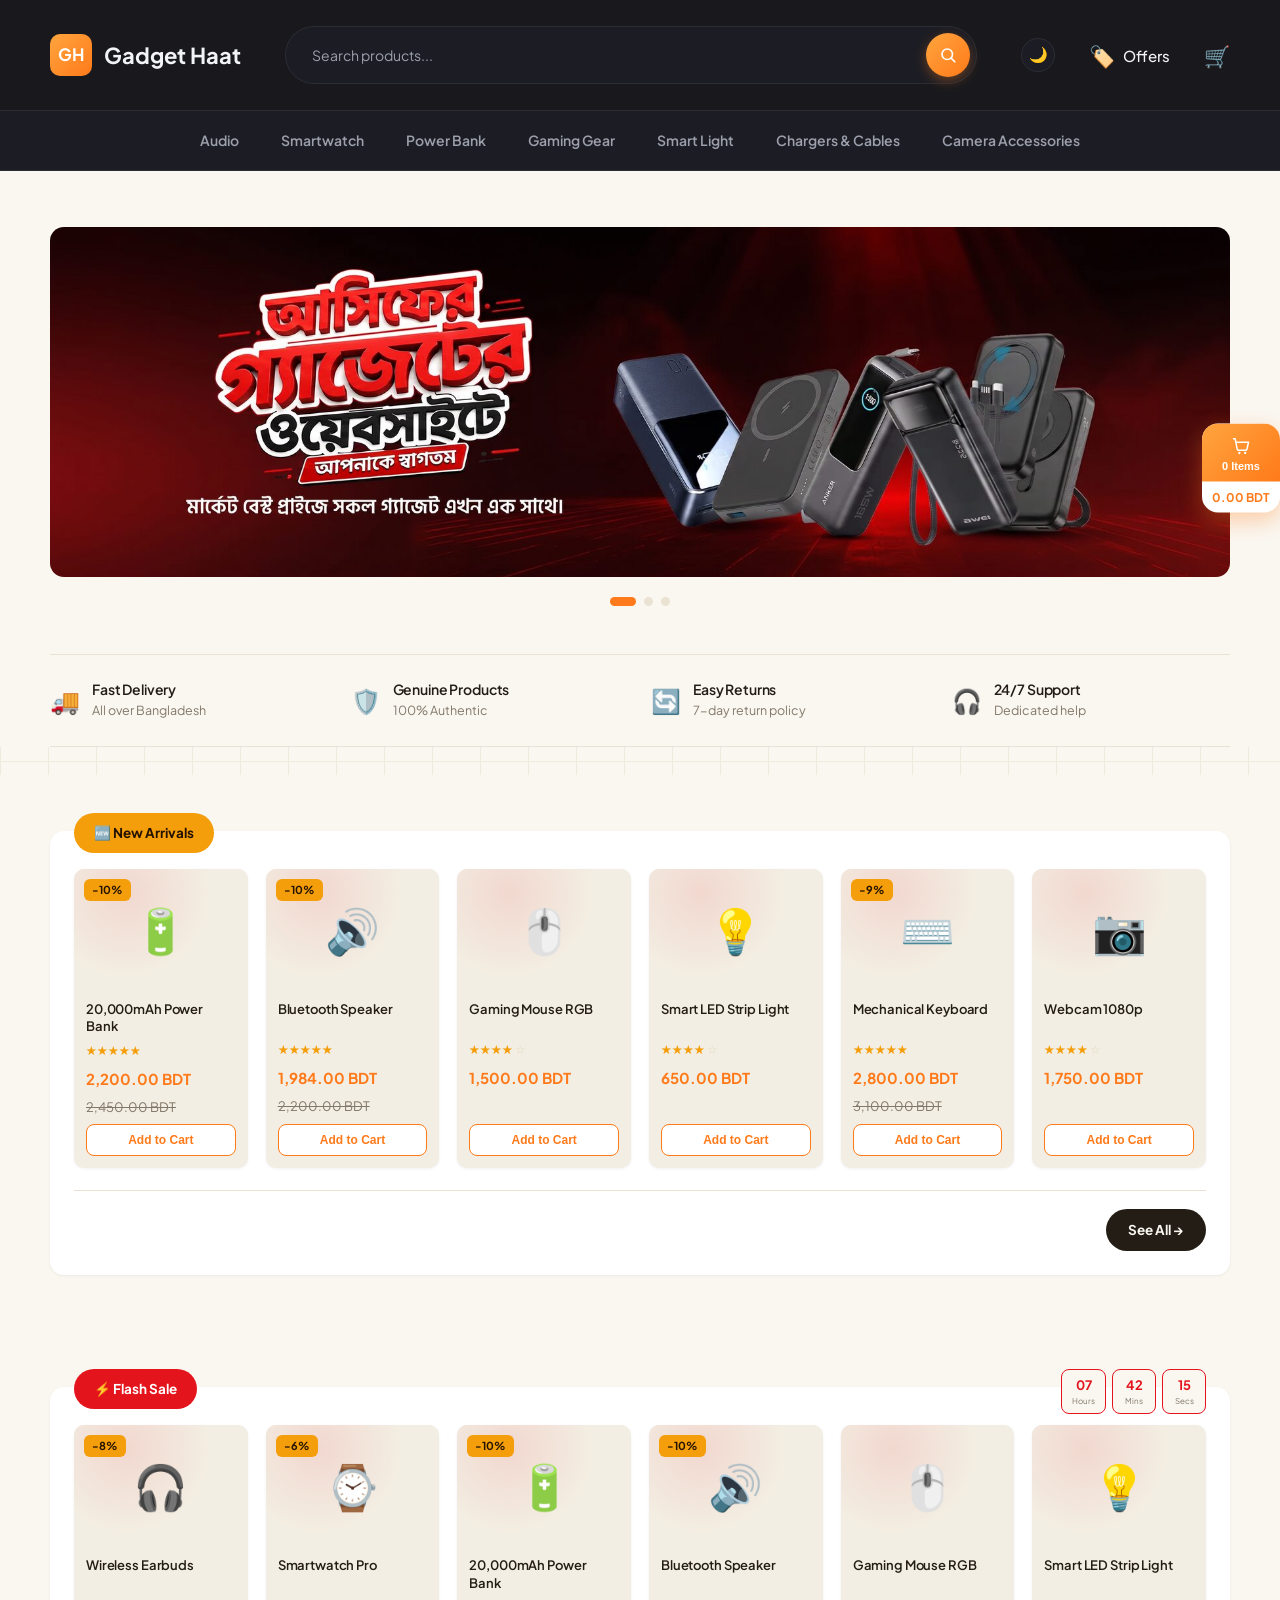
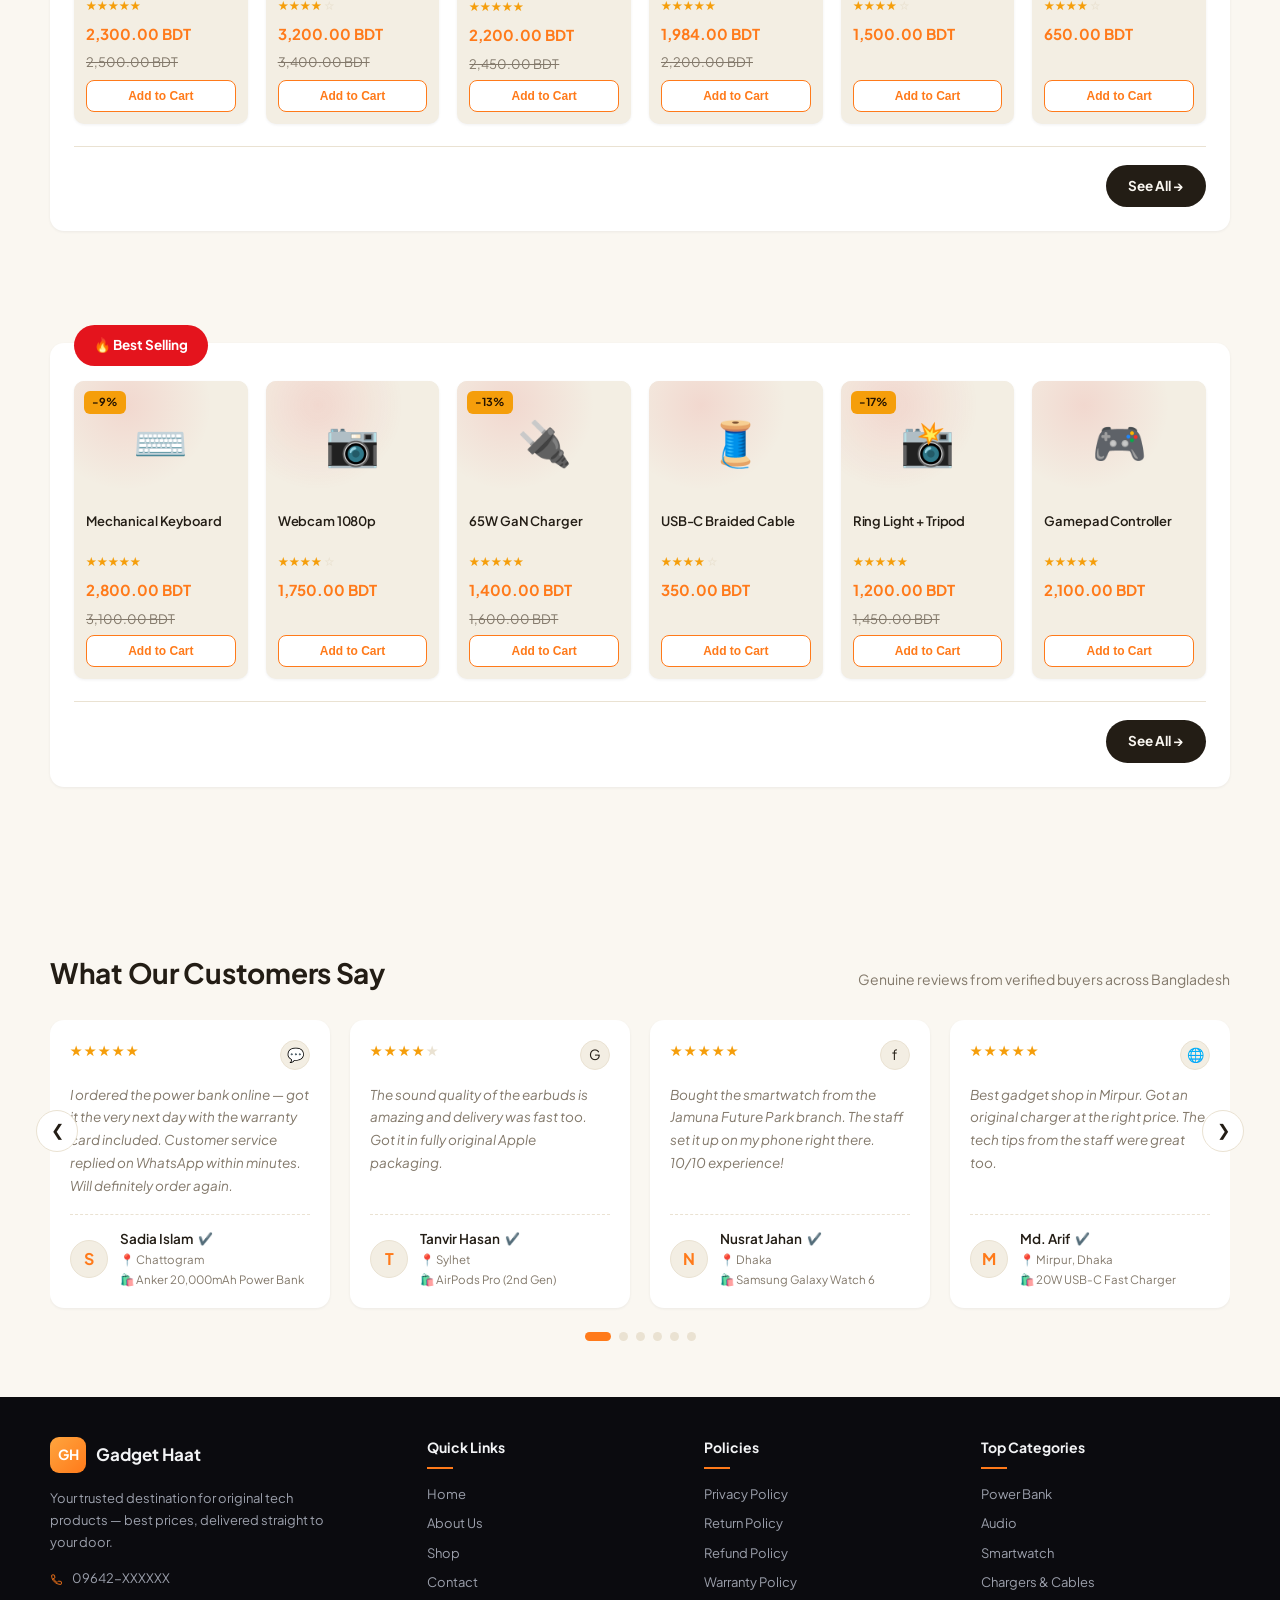
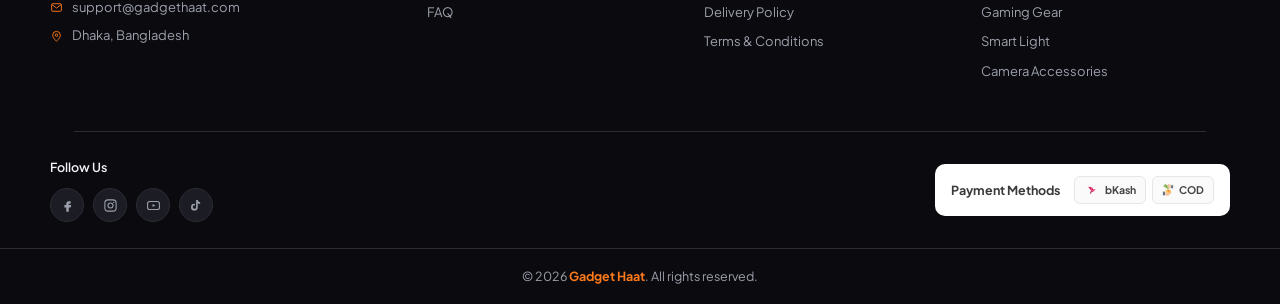
==== index.html @ d17e2d90 "Add files via upload" ====
<!DOCTYPE html>
<html lang="en">
<head>
<meta charset="UTF-8">
<meta name="viewport" content="width=device-width, initial-scale=1.0">
<meta name="color-scheme" content="light dark">
<script>(function(){var t=localStorage.getItem("theme")||"light";document.documentElement.setAttribute("data-theme",t);})();</script>
<style>html,body{background:#F4F5F7;}</style>
<title>Gadget Haat — Original Gadgets, Best Prices</title>
<link rel="preconnect" href="https://fonts.googleapis.com">
<link href="https://fonts.googleapis.com/css2?family=Plus+Jakarta+Sans:wght@400;500;600;700&family=Noto+Sans+Bengali:wght@400;500;600;700&display=swap" rel="stylesheet">
<link rel="stylesheet" href="style.css">
</head>
<body>

<header>
  <div class="wrap top-header">
    <a href="index.html" class="logo"><div class="logo-mark">GH</div>Gadget Haat</a>
    <form class="search-form" onsubmit="return doSearch(event)">
      <input type="text" id="searchInput" placeholder="Search products...">
      <button type="submit"><svg width="18" height="18" viewBox="0 0 24 24" fill="none" xmlns="http://www.w3.org/2000/svg"><circle cx="11" cy="11" r="7" stroke="currentColor" stroke-width="2.2"/><line x1="21" y1="21" x2="16.2" y2="16.2" stroke="currentColor" stroke-width="2.2" stroke-linecap="round"/></svg></button>
    </form>
    <div class="header-icons">
      <button type="button" class="theme-toggle" id="themeToggle" onclick="toggleTheme()" aria-label="Toggle dark mode"><span class="theme-ic">🌙</span></button>
      <a href="shop.html?offer=1" class="icon-link"><span class="ic">🏷️</span> Offers</a>
      <a href="checkout.html" class="icon-link cart-icon-wrap" data-cart-toggle="1">
        <span class="ic">🛒</span>
        <span class="cart-badge mono hide" id="cartCount">0</span>
      </a>
    </div>
  </div>
  <div class="sub-header">
    <div class="wrap sub-nav-wrap">
      <div class="sub-nav" id="subNav">
        <a href="shop.html?cat=audio">Audio</a>
        <a href="shop.html?cat=watch">Smartwatch</a>
        <a href="shop.html?cat=power">Power Bank</a>
        <a href="shop.html?cat=gaming">Gaming Gear</a>
        <a href="shop.html?cat=light">Smart Light</a>
        <a href="shop.html?cat=charge">Chargers & Cables</a>
        <a href="shop.html?cat=camera">Camera Accessories</a>
      </div>
    </div>
  </div>
</header>

<section class="hero wrap">
  <div class="hero-visual full">
    <div class="hero-slider" id="heroSlider">
      <div class="banner-slide banner-slide-img active" data-slide="0">
        <img src="banner-1.jpg" alt="Asifer Gadget Website — market best price, all gadgets in one place">
      </div>
      <div class="banner-slide banner-slide-img" data-slide="1">
        <img src="banner-2.jpg" alt="Order from home, receive at home">
      </div>
      <div class="banner-slide banner-slide-img" data-slide="2">
        <img src="banner-3.jpg" alt="Asifer Gadget Website — market best price, all gadgets in one place">
      </div>
    </div>
    <div class="hero-dots" id="heroDots">
      <button class="dot-btn active" data-i="0"></button>
      <button class="dot-btn" data-i="1"></button>
      <button class="dot-btn" data-i="2"></button>
    </div>
  </div>
</section>

<section class="usp-section wrap">
  <div class="usp-item">
    <div class="usp-ic" style="color:var(--danger);">🚚</div>
    <div>
      <h3>Fast Delivery</h3>
      <p>All over Bangladesh</p>
    </div>
  </div>
  <div class="usp-item">
    <div class="usp-ic" style="color:var(--accent);">🛡️</div>
    <div>
      <h3>Genuine Products</h3>
      <p>100% Authentic</p>
    </div>
  </div>
  <div class="usp-item">
    <div class="usp-ic" style="color:var(--warm);">🔄</div>
    <div>
      <h3>Easy Returns</h3>
      <p>7-day return policy</p>
    </div>
  </div>
  <div class="usp-item">
    <div class="usp-ic" style="color:var(--accent);">🎧</div>
    <div>
      <h3>24/7 Support</h3>
      <p>Dedicated help</p>
    </div>
  </div>
</section>

<div class="circuit"></div>

<section class="section wrap">
  <div class="offer-box">
    <span class="offer-badge badge-new">🆕 New Arrivals</span>
    <div class="offer-grid" id="newGrid"></div>
    <div class="offer-footer">
      <a href="shop.html" class="see-all-btn">See All →</a>
    </div>
  </div>
</section>

<section class="section wrap" style="padding-top:0;">
  <div class="offer-box">
    <span class="offer-badge badge-flash">⚡ Flash Sale</span>
    <div class="offer-timer mono">
      <div>07<span>Hours</span></div>
      <div>42<span>Mins</span></div>
      <div>15<span>Secs</span></div>
    </div>
    <div class="offer-grid" id="flashGrid"></div>
    <div class="offer-footer">
      <a href="shop.html?offer=1" class="see-all-btn">See All →</a>
    </div>
  </div>
</section>

<section class="section wrap" style="padding-top:0;">
  <div class="offer-box">
    <span class="offer-badge badge-best">🔥 Best Selling</span>
    <div class="offer-grid" id="bestGrid"></div>
    <div class="offer-footer">
      <a href="shop.html" class="see-all-btn">See All →</a>
    </div>
  </div>
</section>

<section class="section wrap">
  <div class="sec-head">
    <div>
      <h2>What Our Customers Say</h2>
    </div>
    <div class="tag">Genuine reviews from verified buyers across Bangladesh</div>
  </div>
  <div class="testi-wrap">
    <div class="testi-track" id="testiTrack"></div>
    <button type="button" class="hero-arrow prev" id="testiPrev">❮</button>
    <button type="button" class="hero-arrow next" id="testiNext">❯</button>
  </div>
  <div class="hero-dots" id="testiDots"></div>
</section>

<footer id="footer">
  <div class="wrap footer-main">
    <div class="footer-brand">
      <div class="flogo-row"><div class="flogo-mark">GH</div><span class="flogo-text">Gadget Haat</span></div>
      <p>Your trusted destination for original tech products — best prices, delivered straight to your door.</p>
      <div class="footer-contact-line"><span class="ic"><svg width="13" height="13" viewBox="0 0 24 24" fill="none"><path d="M6.6 10.8c1.4 2.8 3.8 5.2 6.6 6.6l2.2-2.2c.3-.3.7-.4 1-.2 1.1.4 2.3.6 3.6.6.6 0 1 .4 1 1V20c0 .6-.4 1-1 1C10.4 21 3 13.6 3 4.6c0-.6.4-1 1-1h3.4c.6 0 1 .4 1 1 0 1.3.2 2.5.6 3.6.1.3 0 .7-.2 1L6.6 10.8Z" stroke="currentColor" stroke-width="1.7" stroke-linecap="round" stroke-linejoin="round"/></svg></span> 09642-XXXXXX</div>
      <div class="footer-contact-line"><span class="ic"><svg width="13" height="13" viewBox="0 0 24 24" fill="none"><rect x="3" y="5" width="18" height="14" rx="2" stroke="currentColor" stroke-width="1.7"/><path d="m4 7 8 6 8-6" stroke="currentColor" stroke-width="1.7" stroke-linecap="round" stroke-linejoin="round"/></svg></span> support@gadgethaat.com</div>
      <div class="footer-contact-line"><span class="ic"><svg width="13" height="13" viewBox="0 0 24 24" fill="none"><path d="M12 21s7-6.5 7-11.5a7 7 0 1 0-14 0C5 14.5 12 21 12 21Z" stroke="currentColor" stroke-width="1.7" stroke-linejoin="round"/><circle cx="12" cy="9.5" r="2.3" stroke="currentColor" stroke-width="1.7"/></svg></span> Dhaka, Bangladesh</div>
    </div>
    <div class="footer-col">
      <h5>Quick Links</h5>
      <a href="index.html">Home</a>
      <a href="about.html">About Us</a>
      <a href="shop.html">Shop</a>
      <a href="contact.html">Contact</a>
      <a href="faq.html">FAQ</a>
    </div>
    <div class="footer-col">
      <h5>Policies</h5>
      <a href="faq.html">Privacy Policy</a>
      <a href="faq.html">Return Policy</a>
      <a href="faq.html">Refund Policy</a>
      <a href="faq.html">Warranty Policy</a>
      <a href="faq.html">Delivery Policy</a>
      <a href="faq.html">Terms & Conditions</a>
    </div>
    <div class="footer-col">
      <h5>Top Categories</h5>
      <a href="shop.html?cat=power">Power Bank</a>
      <a href="shop.html?cat=audio">Audio</a>
      <a href="shop.html?cat=watch">Smartwatch</a>
      <a href="shop.html?cat=charge">Chargers & Cables</a>
      <a href="shop.html?cat=gaming">Gaming Gear</a>
      <a href="shop.html?cat=light">Smart Light</a>
      <a href="shop.html?cat=camera">Camera Accessories</a>
    </div>
  </div>

  <div class="wrap"><div class="footer-divider"></div></div>

  <div class="wrap footer-bottom-row">
    <div class="footer-social">
      <h6>Follow Us</h6>
      <div class="social-icons">
        <a href="#" aria-label="Facebook"><svg width="15" height="15" viewBox="0 0 24 24" fill="currentColor"><path d="M14 9h3V5h-3c-2.2 0-4 1.8-4 4v2H7v4h3v7h4v-7h3l1-4h-4V9c0-.6.4-1 1-1Z"/></svg></a>
        <a href="#" aria-label="Instagram"><svg width="15" height="15" viewBox="0 0 24 24" fill="none"><rect x="3" y="3" width="18" height="18" rx="5" stroke="currentColor" stroke-width="1.7"/><circle cx="12" cy="12" r="4" stroke="currentColor" stroke-width="1.7"/><circle cx="17.2" cy="6.8" r="1" fill="currentColor"/></svg></a>
        <a href="#" aria-label="YouTube"><svg width="15" height="15" viewBox="0 0 24 24" fill="none"><rect x="2.5" y="5.5" width="19" height="13" rx="3.5" stroke="currentColor" stroke-width="1.7"/><path d="M10.5 9.5v5l4.5-2.5-4.5-2.5Z" fill="currentColor"/></svg></a>
        <a href="#" aria-label="TikTok"><svg width="15" height="15" viewBox="0 0 24 24" fill="currentColor"><path d="M14 3c.3 2 1.8 3.5 3.8 3.8v2.6c-1.4 0-2.7-.4-3.8-1.2v6.4a5.4 5.4 0 1 1-5.4-5.4c.3 0 .6 0 .9.1v2.7a2.7 2.7 0 1 0 1.9 2.6V3H14Z"/></svg></a>
      </div>
    </div>
    <div class="pay-with-box">
      <span class="label">Payment Methods</span>
      <div class="pay-badges">
        <span class="pay-badge" style="display:inline-flex; align-items:center; gap:5px;"><img src="bkash-logo.svg" alt="bKash" style="height:11px; width:auto;">bKash</span>
        <span class="pay-badge" style="display:inline-flex; align-items:center; gap:5px;"><img src="cod-icon.png" alt="Cash on Delivery" style="height:12px; width:auto;">COD</span>
      </div>
    </div>
  </div>

  <div class="footer-copyright"><div class="wrap">© 2026 <b>Gadget Haat</b>. All rights reserved.</div></div></footer>

<script src="app.js"></script>
<script>
  document.getElementById('newGrid').innerHTML = products.slice(2,8).map(offerCardHTML).join('');
  document.getElementById('flashGrid').innerHTML = products.slice(0,6).map(offerCardHTML).join('');
  document.getElementById('bestGrid').innerHTML = products.slice(6,12).map(offerCardHTML).join('');
</script>
</body>
</html>
---- style.css ----
:root{
  --bg:#FAF7F1;
  --bg-alt:#F3EEE3;
  --card:#FFFFFF;
  --border:#EAE2D2;
  --text:#231D15;
  --text-dim:#82786A;
  --accent:#FF7A1A;
  --accent-2:#FFA53E;
  --accent-dim:#FFEEDC;
  --accent-hover:#E86A0C;
  --on-accent:#FFFFFF;
  --warm:#F59E0B;
  --danger:#E4141D;
  --radius:14px;
  /* header / sub-header are intentionally dark and keep their own red accent,
     independent of the site's orange theme above */
  --hdr-bg:#0B0B0F;
  --hdr-bg-alt:#1C1D24;
  --hdr-border:#2B2C34;
  --hdr-text:#F2F3F5;
  --hdr-text-dim:#9CA0AC;
  --hdr-accent:#E4141D;
  --hdr-accent-hover:#C81119;
}
[data-theme="dark"]{
  --bg:#15161B;
  --bg-alt:#1E2027;
  --card:#1B1D24;
  --border:#2E313B;
  --text:#EDEDEF;
  --text-dim:#9A9DA8;
  --accent-dim:#3A2A1A;
}
[data-theme="dark"] html, [data-theme="dark"] body{background:var(--bg) !important;}
[data-theme="dark"] .review-price,
[data-theme="dark"] .summary-rows .s-row .mono,
[data-theme="dark"] .summary-rows .s-total .mono,
[data-theme="dark"] .char-count,
[data-theme="dark"] .terms-row,
[data-theme="dark"] .review-info h4,
[data-theme="dark"] .qty-stepper .qty-val,
[data-theme="dark"] .cs-trigger .cs-value.placeholder,
[data-theme="dark"] .field input::placeholder,
[data-theme="dark"] .field textarea::placeholder{color:var(--text);}
[data-theme="dark"] .field input, [data-theme="dark"] .field select, [data-theme="dark"] .field textarea,
[data-theme="dark"] .cs-trigger, [data-theme="dark"] .cs-search-wrap input,
[data-theme="dark"] .phone-input-group, [data-theme="dark"] .phone-input-group .cc,
[data-theme="dark"] .payment-card{
  background:var(--card); border-color:var(--border); color:var(--text);
}
[data-theme="dark"] .payment-card.checked{background:#20263B;}
.theme-toggle{
  width:34px; height:34px; border-radius:50%; border:1px solid var(--hdr-border); background:var(--hdr-bg-alt);
  color:var(--hdr-text); font-size:15px; cursor:pointer; display:flex; align-items:center; justify-content:center; flex-shrink:0;
  transition:background .15s, border-color .15s;
}
.theme-toggle:hover{border-color:var(--hdr-accent);}
*{box-sizing:border-box; margin:0; padding:0;}
html{scroll-behavior:smooth; overflow-x:hidden;}
body{
  background:var(--bg);
  color:var(--text);
  font-family:'Plus Jakarta Sans','Noto Sans Bengali';
  line-height:1.5;
}
h1,h2,h3,.display{
  font-family:'Plus Jakarta Sans','Noto Sans Bengali';
  letter-spacing:-0.01em;
  line-height:1.25;
}
h1{font-size:32px; font-weight:700;}
h2{font-size:24px; font-weight:700;}
h3{font-size:17px; font-weight:600;}
/* page-specific classes below (.hero h1, .page-hero h1, .sec-head h2, etc.)
   are more specific selectors and continue to override these base sizes */
.mono{font-family:'Plus Jakarta Sans','Noto Sans Bengali';}
a{color:inherit; text-decoration:none;}
img{max-width:100%; display:block;}
.wrap{max-width:1180px; margin:0 auto; padding:0 24px;}
::selection{background:var(--accent); color:var(--on-accent);}

.circuit{
  width:100%; height:28px;
  background-image:linear-gradient(90deg, var(--border) 1px, transparent 1px);
  background-size:48px 100%;
  position:relative;
  opacity:.6;
}
.circuit::before{
  content:""; position:absolute; left:0; right:0; top:50%;
  height:1px; background:var(--border);
}

/* header — intentionally dark, independent of the light page theme */
header{
  position:sticky; top:0; z-index:50;
  background:rgba(11,11,15,.94);
  backdrop-filter:blur(10px);
  border-bottom:1px solid var(--hdr-border);
}
.nav{display:flex; align-items:center; justify-content:space-between; padding:16px 0;}
.logo{display:flex; align-items:center; gap:10px; font-size:20px; font-weight:700; color:var(--hdr-text);}
.logo-mark{
  width:34px; height:34px; border-radius:8px;
  background:linear-gradient(135deg, var(--accent-2), var(--accent));
  display:flex; align-items:center; justify-content:center;
  color:var(--on-accent); font-family:'Plus Jakarta Sans','Noto Sans Bengali'; font-weight:700; font-size:15px;
}
.nav-links{display:flex; gap:28px; font-size:15px; color:var(--hdr-text-dim);}
.nav-links a:hover, .nav-links a.active{color:var(--hdr-accent);}

/* new top header layout */
.top-header{display:flex; align-items:center; gap:44px; padding:26px 0;}
.top-header .logo{flex-shrink:0; font-size:22px; gap:12px;}
.top-header .logo-mark{width:42px; height:42px; font-size:17px; border-radius:10px;}
.search-form{
  flex:1; display:flex; align-items:center; gap:0;
  background:var(--hdr-bg-alt); border:1px solid var(--hdr-border); border-radius:999px;
  padding:6px;
}
.search-form input{
  flex:1; width:auto; background:transparent; border:none;
  padding:13px 8px 13px 20px; color:var(--hdr-text); font-size:14px; font-family:inherit; line-height:1.2;
}
.search-form input:focus{outline:none;}
.search-form input::placeholder{color:var(--hdr-text-dim);}
.search-form button{
  position:static; flex-shrink:0; width:44px; height:44px; border-radius:50%;
  background:linear-gradient(135deg, var(--accent-2), var(--accent)); color:#fff; border:none; margin:0; padding:0;
  display:flex; align-items:center; justify-content:center; font-size:16px; line-height:1; cursor:pointer;
  box-shadow:0 4px 12px rgba(255,122,26,.35);
  transition:box-shadow .15s ease, transform .15s ease;
}
.search-form button:hover{box-shadow:0 4px 16px rgba(255,122,26,.5); transform:translateY(-1px);}

.header-icons{display:flex; align-items:center; gap:34px; flex-shrink:0;}
.icon-link{
  display:flex; align-items:center; gap:8px; font-size:15px; font-weight:500;
  color:var(--hdr-text); background:none; border:none; padding:0; cursor:pointer; line-height:1;
  font-family:inherit;
}
.icon-link .ic{font-size:21px; line-height:1;}
.icon-link:hover{color:var(--hdr-accent);}
.header-icons a[href*="offer"]{
  padding:8px 14px; margin:-8px -14px; border-radius:999px;
  transition:background .2s ease, color .2s ease;
}
.header-icons a[href*="offer"]:hover{
  color:#fff;
  background:linear-gradient(135deg, var(--accent-2), var(--accent));
}
.cart-icon-wrap{position:relative;}
.cart-badge{
  position:absolute; top:-7px; right:-9px; background:var(--accent); color:#fff;
  font-size:10px; font-weight:700; min-width:16px; height:16px; border-radius:50%;
  display:flex; align-items:center; justify-content:center; padding:0 3px; line-height:1;
}
.cart-badge.hide{display:none;}

.more-wrap{position:relative; display:flex; align-items:center;}
.more-menu{
  display:none; flex-direction:column; position:absolute; right:0; top:calc(100% + 14px);
  background:var(--hdr-bg-alt); border:1px solid var(--hdr-border); border-radius:10px;
  padding:8px; min-width:190px; z-index:60;
}
.more-menu.show{display:flex;}
.more-menu a{padding:10px 12px; border-radius:8px; font-size:14px; color:var(--hdr-text);}
.more-menu a:hover, .more-menu a.active{background:rgba(255,255,255,.06); color:var(--hdr-accent);}

.sub-header{border-top:1px solid var(--hdr-border); background:var(--hdr-bg-alt);}
.sub-nav-wrap{position:relative; display:flex; align-items:center;}
.sub-nav{
  display:flex; align-items:center; justify-content:center; gap:10px; padding:10px 0; overflow-x:auto;
  scroll-behavior:smooth; flex:1;
}
.sub-nav::-webkit-scrollbar{display:none;}
.sub-nav{scrollbar-width:none;}
.sub-nav a{
  position:relative; overflow:hidden; font-size:14px; color:var(--hdr-text-dim); white-space:nowrap; font-weight:600;
  padding:9px 16px; border-radius:999px; transition:background .25s ease, color .2s ease;
}
.sub-nav a:hover{background:rgba(255,255,255,.06); color:var(--hdr-text);}
.sub-nav a.active{background:rgba(228,20,29,.2); color:var(--hdr-accent);}
/* Site-wide ripple effect — used by initGlobalRipple() in app.js on every button/link */
.gh-ripple-wrap{
  position:absolute; inset:0; overflow:hidden; border-radius:inherit; pointer-events:none;
}
.gh-ripple{
  position:absolute; border-radius:50%; background:currentColor; opacity:.32;
  transform:scale(0); pointer-events:none; animation:ghRippleAnim .55s ease-out;
}
@keyframes ghRippleAnim{
  to{transform:scale(2.6); opacity:0;}
}

@media (max-width:900px){
  .top-header{flex-wrap:wrap; padding:18px 0;}
  .search-form{display:none;}
  .header-icons{gap:18px;}
}
.cart-btn{
  display:flex; align-items:center; gap:8px;
  background:var(--card); border:1px solid var(--border);
  padding:9px 16px; border-radius:999px; font-size:14px; font-weight:500;
  cursor:pointer;
}
.cart-btn:hover{border-color:var(--accent);}
@media (max-width:900px){ .nav-links{display:none;} }

/* generic page header banner */
.page-hero{padding:56px 0 40px; border-bottom:1px solid var(--border);}
.page-hero .eyebrow{
  display:inline-flex; align-items:center; gap:8px;
  font-family:'Plus Jakarta Sans','Noto Sans Bengali'; font-size:12px; letter-spacing:.06em;
  color:var(--accent); background:var(--accent-dim);
  border:1px solid rgba(228,20,29,.3);
  padding:6px 12px; border-radius:999px; margin-bottom:16px;
}
.page-hero h1{font-size:36px; margin-bottom:10px;}
.page-hero p{color:var(--text-dim); max-width:560px;}

/* hero (home) */
.hero{padding:56px 0 48px;}
.hero-visual.full{position:relative; width:100%;}
.eyebrow{
  display:inline-flex; align-items:center; gap:8px;
  font-family:'Plus Jakarta Sans','Noto Sans Bengali'; font-size:12px; letter-spacing:.06em;
  color:var(--accent); background:var(--accent-dim);
  border:1px solid rgba(228,20,29,.3);
  padding:6px 12px; border-radius:999px; margin-bottom:20px;
}
.eyebrow .dot{width:6px; height:6px; border-radius:50%; background:var(--accent); box-shadow:0 0 8px var(--accent);}
.hero h1{font-size:40px; line-height:1.12; font-weight:700; margin-bottom:18px;}
.hero h1 span{color:var(--accent);}
.hero p{color:var(--text-dim); font-size:16px; max-width:480px; margin-bottom:30px;}
.btn-row{display:flex; gap:14px; flex-wrap:wrap;}
.btn{
  display:inline-flex; align-items:center; gap:8px;
  padding:14px 26px; border-radius:10px; font-weight:600; font-size:15px;
  cursor:pointer; border:1px solid transparent; transition:transform .15s ease;
}
.btn:active{transform:scale(.97);}
.btn-primary{background:var(--accent); color:var(--on-accent);}
.btn-primary:hover{background:var(--accent-hover);}
.btn-ghost{background:transparent; border-color:var(--border); color:var(--text);}
.btn-ghost:hover{border-color:var(--accent); color:var(--accent);}

.hero-visual{position:relative;}
.hero-slider{position:relative; min-height:300px; aspect-ratio:3772/1120; border-radius:var(--radius); overflow:hidden;}
.banner-slide{
  position:absolute; inset:0;
  opacity:0; transform:translateY(14px);
  transition:opacity .6s ease, transform .6s ease;
  pointer-events:none;
  display:flex; flex-direction:column; align-items:center; justify-content:center; text-align:center;
  padding:40px; border:1px solid var(--border);
}
.banner-slide.active{opacity:1; transform:translateY(0); pointer-events:auto;}
.banner-slide h2{font-size:40px; font-weight:700; margin-bottom:14px;}
.banner-slide p{color:var(--text-dim); max-width:480px; margin-bottom:26px; font-size:16px;}
.banner-slide-img{padding:0; border:none; display:block;}
.banner-slide-img img{width:100%; height:100%; object-fit:cover; display:block;}
.hero-arrow{
  position:absolute; top:50%; transform:translateY(-50%); z-index:20;
  width:42px; height:42px; border-radius:50%; background:var(--card); border:1px solid var(--border);
  color:var(--text); display:flex; align-items:center; justify-content:center;
  font-size:16px; cursor:pointer;
}
.hero-arrow:hover{border-color:var(--accent); color:var(--accent);}
.hero-arrow.prev{left:14px;}
.hero-arrow.next{right:14px;}
.hero-dots{display:flex; justify-content:center; gap:8px; margin-top:20px;}
.dot-btn{width:9px; height:9px; border-radius:50%; background:var(--border); border:none; padding:0; cursor:pointer; transition:.25s;}
.dot-btn.active{width:26px; border-radius:5px; background:var(--accent);}

@media (max-width:900px){
  .banner-slide{padding:28px 20px;}
  .banner-slide h2{font-size:30px;}
  .hero-slider{min-height:280px;}
  .hero-arrow{width:36px; height:36px; font-size:14px;}
}

/* USP section */
.usp-section{
  display:flex; flex-wrap:wrap; justify-content:space-between; gap:22px;
  padding:26px 0; border-top:1px solid var(--border); border-bottom:1px solid var(--border);
}
.usp-item{display:flex; align-items:center; gap:12px; flex:1 1 150px; min-width:150px;}
.usp-ic{
  font-size:24px; flex-shrink:0; width:auto; height:auto; background:none; border:none;
  display:flex; align-items:center; justify-content:center;
}
.usp-item h3{font-size:14px; font-weight:600; margin-bottom:2px;}
.usp-item p{font-size:12.5px; color:var(--text-dim);}

@media (max-width:900px){
  .usp-section{gap:18px;}
  .usp-item{flex:1 1 45%;}
}
@media (max-width:520px){
  .usp-item{flex:1 1 100%;}
}
.spec-card{
  background:var(--card); border:none; border-radius:var(--radius);
  padding:28px; position:relative; overflow:hidden; box-shadow:0 1px 3px rgba(16,24,40,.06);
}
.spec-card::after{
  content:""; position:absolute; inset:0;
  background:radial-gradient(circle at 80% 0%, rgba(228,20,29,.08), transparent 60%);
  pointer-events:none;
}
.spec-top{display:flex; justify-content:space-between; align-items:flex-start; margin-bottom:18px;}
.spec-badge{
  font-family:'Plus Jakarta Sans','Noto Sans Bengali'; font-size:11.5px; color:var(--warm);
  background:rgba(255,180,84,.12); border:1px solid rgba(255,180,84,.3);
  padding:4px 10px; border-radius:999px;
}
.spec-emoji{font-size:64px; text-align:center; margin:12px 0 20px;}
.spec-list{display:grid; grid-template-columns:1fr 1fr; gap:12px; font-family:'Plus Jakarta Sans','Noto Sans Bengali'; font-size:12.5px;}
.spec-list div{background:var(--bg-alt); border:1px solid var(--border); border-radius:8px; padding:10px 12px;}
.spec-list .k{color:var(--text-dim); display:block; font-size:10.5px; text-transform:uppercase; letter-spacing:.05em; margin-bottom:3px;}

/* category strip */
.cats{padding:32px 0; border-top:1px solid var(--border); border-bottom:1px solid var(--border);}
.cats-row{display:flex; gap:14px; overflow-x:auto; padding-bottom:4px;}
.cat-pill{
  flex:0 0 auto; display:flex; align-items:center; gap:10px;
  background:var(--card); border:1px solid var(--border); border-radius:12px;
  padding:14px 20px; font-size:15px; font-weight:500; white-space:nowrap;
  cursor:pointer; transition:border-color .15s;
}
.cat-pill:hover, .cat-pill.active{border-color:var(--accent); color:var(--accent);}
.cat-pill .em{font-size:20px;}

/* section heading */
.section{padding:56px 0;}
.sec-head{display:flex; align-items:flex-end; justify-content:space-between; margin-bottom:30px; gap:20px; flex-wrap:wrap;}
.sec-head h2{font-size:28px; font-weight:700;}
.sec-head .tag{color:var(--text-dim); font-size:14px; margin-top:4px;}
.timer{display:flex; gap:8px; font-family:'Plus Jakarta Sans','Noto Sans Bengali';}
.timer div{
  background:var(--card); border:1px solid var(--danger);
  color:var(--danger); border-radius:8px; padding:8px 12px; font-size:15px; font-weight:700; text-align:center; min-width:52px;
}
.timer span{display:block; font-size:9px; color:var(--text-dim); font-weight:400; margin-top:2px;}

/* product grid */
.grid{display:grid; grid-template-columns:repeat(4, 1fr); gap:20px;}
.card{
  background:var(--card); border:none; border-radius:var(--radius);
  overflow:hidden; display:flex; flex-direction:column; transition:transform .18s ease, box-shadow .18s ease;
  box-shadow:0 1px 3px rgba(16,24,40,.06);
}
.card:hover{transform:translateY(-4px); box-shadow:0 8px 20px rgba(16,24,40,.10);}
.card-img{
  height:150px; display:flex; align-items:center; justify-content:center; font-size:56px;
  background:radial-gradient(circle at 30% 20%, rgba(228,20,29,.10), transparent 55%), var(--bg-alt);
  position:relative;
}
.discount-flag{
  position:absolute; top:10px; left:10px;
  background:var(--warm); color:#241300; font-size:11px; font-weight:700;
  padding:3px 8px; border-radius:6px; font-family:'Plus Jakarta Sans','Noto Sans Bengali';
}
.card-body{padding:16px; display:flex; flex-direction:column; gap:8px; flex:1;}
.card-body h3{font-size:15px; font-weight:600; line-height:1.3;}
.price-row{display:flex; align-items:baseline; gap:8px; flex-wrap:wrap;}
.price{font-family:'Plus Jakarta Sans','Noto Sans Bengali'; font-weight:700; font-size:16px; color:var(--accent);}
.price-old{font-family:'Plus Jakarta Sans','Noto Sans Bengali'; font-size:13px; color:var(--text-dim); text-decoration:line-through;}
.add-btn{
  margin-top:auto; width:100%; padding:10px; border-radius:8px; border:1px solid var(--accent);
  background:#fff; color:var(--accent); font-weight:600; font-size:13.5px; cursor:pointer;
  transition:.15s;
}
.add-btn:hover{background:var(--accent); color:var(--on-accent); border-color:var(--accent);}

/* offer-style product box (badge overlaps border, grid, see-all footer) */
.offer-box{
  position:relative; background:var(--card); border:none;
  border-radius:var(--radius); padding:38px 24px 24px; margin-bottom:56px;
  box-shadow:0 1px 3px rgba(16,24,40,.06);
}
.offer-badge{
  position:absolute; top:-18px; left:24px;
  color:#fff; font-weight:700; font-size:13.5px;
  padding:10px 20px; border-radius:999px;
}
.offer-badge.badge-flash{background:var(--danger);}
.offer-badge.badge-best{background:var(--danger); color:var(--on-accent);}
.offer-badge.badge-new{background:var(--warm); color:#241300;}
.offer-timer{
  position:absolute; top:-18px; right:24px; display:flex; gap:6px; font-family:'Plus Jakarta Sans','Noto Sans Bengali';
}
.offer-timer div{
  background:var(--bg); border:1px solid var(--danger); color:var(--danger);
  border-radius:8px; padding:6px 10px; font-size:13px; font-weight:700; text-align:center; min-width:44px;
}
.offer-timer span{display:block; font-size:8px; color:var(--text-dim); font-weight:400;}
.offer-grid{display:grid; grid-template-columns:repeat(6, 1fr); gap:18px;}
.offer-card{
  background:var(--bg-alt); border:none; border-radius:10px;
  overflow:hidden; display:flex; flex-direction:column; transition:transform .18s ease, box-shadow .18s ease;
  box-shadow:0 1px 3px rgba(16,24,40,.06);
}
.offer-card:hover{transform:translateY(-4px); box-shadow:0 6px 16px rgba(16,24,40,.10);}
.offer-card .card-img{height:120px; font-size:44px;}
.offer-card .card-body{padding:12px; gap:6px;}
.offer-card .card-body h3{font-size:13px; font-weight:600; line-height:1.35; min-height:34px;}
.offer-stars{display:flex; gap:2px; font-size:12px;}
.offer-stars .star-filled{color:var(--warm);}
.offer-stars .star-empty{color:var(--border);}
[data-theme="dark"] .offer-stars .star-empty{color:#4A4E5C;}
.offer-card .price-row{margin-top:2px;}
.offer-card .price{font-size:15px;}
.offer-card .add-btn{padding:8px; font-size:12px; margin-top:auto;}
.offer-footer{display:flex; justify-content:flex-end; margin-top:22px; padding-top:18px; border-top:1px solid var(--border);}
.see-all-btn{
  display:inline-flex; align-items:center; gap:8px; background:var(--text); color:var(--bg);
  padding:11px 22px; border-radius:999px; font-weight:700; font-size:13.5px; transition:background .15s;
}
.see-all-btn:hover{background:var(--accent); color:var(--on-accent);}

@media (max-width:1024px){
  .offer-grid{grid-template-columns:repeat(4, 1fr);}
}
@media (max-width:700px){
  .offer-grid{grid-template-columns:repeat(2, 1fr);}
  .offer-timer{display:none;}
}

/* testimonials */
.testi-wrap{position:relative;}
.testi-track{
  display:flex; gap:20px; overflow-x:auto; scroll-snap-type:x mandatory;
  scroll-behavior:smooth; padding-bottom:4px; cursor:grab; user-select:none;
}
.testi-track.dragging{cursor:grabbing; scroll-behavior:auto; scroll-snap-type:none;}
.testi-track::-webkit-scrollbar{display:none;}
.testi-track{scrollbar-width:none;}
.testi-card{
  flex:0 0 calc((100% - 3*20px)/4); scroll-snap-align:start;
  background:var(--card); border:none; border-radius:var(--radius);
  padding:20px; display:flex; flex-direction:column; box-shadow:0 1px 3px rgba(16,24,40,.06);
}
.testi-top{display:flex; justify-content:space-between; align-items:flex-start; margin-bottom:14px;}
.testi-stars{color:var(--warm); font-size:14px; letter-spacing:2px;}
.testi-stars .empty{color:var(--border);}
.testi-platform{
  width:30px; height:30px; border-radius:50%; background:var(--bg-alt); border:1px solid var(--border);
  display:flex; align-items:center; justify-content:center; font-size:14px; flex-shrink:0;
}
.testi-text{color:var(--text-dim); font-size:13.5px; line-height:1.7; font-style:italic; flex:1; margin-bottom:16px;}
.testi-divider{border-top:1px dashed var(--border); margin-bottom:14px;}
.testi-user{display:flex; align-items:center; gap:12px;}
.testi-avatar{
  width:38px; height:38px; border-radius:50%; background:var(--bg-alt); border:1px solid var(--border);
  display:flex; align-items:center; justify-content:center; font-weight:700; color:var(--accent); flex-shrink:0;
}
.testi-name{font-size:13.5px; font-weight:600; display:flex; align-items:center; gap:5px;}
.testi-meta{font-size:11.5px; color:var(--text-dim); margin-top:2px;}
.testi-wrap .hero-arrow{top:38%;}
.testi-wrap .hero-arrow.prev{left:-14px;}
.testi-wrap .hero-arrow.next{right:-14px;}

@media (max-width:1024px){
  .testi-card{flex:0 0 calc((100% - 20px)/2);}
}
@media (max-width:600px){
  .testi-card{flex:0 0 100%;}
  .testi-wrap .hero-arrow{display:none;}
}

/* scroll to top button */
.scroll-top-wrap{
  position:fixed; bottom:34px; right:22px; z-index:80;
  width:58px; height:58px;
  display:flex; align-items:center; justify-content:center;
  opacity:0; visibility:hidden; transform:translateY(10px);
  transition:opacity .25s ease, transform .25s ease, visibility .25s;
  pointer-events:none;
}
.scroll-top-wrap.show{opacity:1; visibility:visible; transform:translateY(0); pointer-events:auto;}
.stp-swoosh{position:absolute; top:0; left:0; pointer-events:none; transition:transform .12s linear;}
.scroll-top-btn{
  position:relative; z-index:1;
  width:38px; height:38px; border-radius:50%; border:none; padding:0; cursor:pointer;
  background:linear-gradient(135deg, #FFA53E, #FF7A1A);
  box-shadow:0 5px 13px rgba(255,122,26,.4);
  display:flex; align-items:center; justify-content:center;
  transition:box-shadow .15s ease, transform .15s ease;
}
.scroll-top-btn:hover{box-shadow:0 6px 16px rgba(255,122,26,.55); transform:translateY(-2px);}
.stp-chevron{width:16px; height:16px;}

@media (max-width:600px){
  .scroll-top-wrap{bottom:22px; right:16px; width:52px; height:52px;}
  .scroll-top-btn{width:34px; height:34px;}
}

/* filters (shop page) */
.filter-row{display:flex; gap:10px; flex-wrap:wrap; margin-bottom:28px;}
.filter-pill{
  background:var(--card); border:1px solid var(--border); border-radius:999px;
  padding:8px 16px; font-size:13.5px; cursor:pointer;
}
.filter-pill.active{background:var(--accent); color:var(--on-accent); border-color:var(--accent);}

/* breadcrumb + sidebar category layout (shop page) */
.shop-crumb{display:flex; align-items:center; gap:8px; font-size:13px; color:var(--text-dim); margin-bottom:22px;}
.shop-crumb a{color:var(--text-dim);}
.shop-crumb a:hover{color:var(--accent);}
.shop-crumb .crumb-sep{color:var(--border);}
.shop-crumb .crumb-current{color:var(--text); font-weight:600;}

.shop-layout{display:grid; grid-template-columns:260px 1fr; gap:32px; align-items:start;}

.shop-sidebar{
  background:var(--card); border:none; border-radius:var(--radius);
  padding:20px; position:sticky; top:20px; box-shadow:0 1px 3px rgba(16,24,40,.06);
}
.sidebar-head{display:flex; align-items:center; gap:9px; font-weight:700; font-size:15px; margin-bottom:16px;}
.sidebar-head .ic{color:var(--danger); font-size:13px;}
.filter-group{border-top:1px solid var(--border); padding-top:14px;}
.filter-group-head{
  display:flex; justify-content:space-between; align-items:center; cursor:pointer;
  font-size:12.5px; font-weight:700; text-transform:uppercase; letter-spacing:.05em; color:var(--text-dim);
  margin-bottom:12px;
}
.filter-group-head .chev{transition:transform .2s; color:var(--text-dim);}
.filter-group.collapsed .chev{transform:rotate(-90deg);}
.filter-group.collapsed .brand-list{display:none;}
.brand-list{display:flex; flex-direction:column; gap:2px; max-height:320px; overflow-y:auto;}
.brand-item{
  display:flex; align-items:center; gap:10px; padding:7px 6px; border-radius:8px; cursor:pointer; font-size:13.5px;
}
.brand-item:hover{background:var(--bg-alt);}
.brand-item input{accent-color:var(--accent); width:15px; height:15px; cursor:pointer; flex:0 0 auto;}
.brand-item .b-name{flex:1; font-weight:500; letter-spacing:.02em;}
.brand-item.checked .b-name{color:var(--accent);}
.brand-item .b-count{
  background:var(--bg-alt); border:1px solid var(--border); color:var(--text-dim);
  font-size:11px; padding:2px 8px; border-radius:999px; font-family:'Plus Jakarta Sans','Noto Sans Bengali';
}

.empty-banner{
  display:flex; align-items:center; gap:12px; background:var(--accent-dim); border:1px solid var(--accent);
  color:var(--text); padding:18px 20px; border-radius:10px; font-size:15px;
}
.empty-banner .ic{font-size:17px; flex:0 0 auto;}
.empty-banner.hide{display:none;}

/* order/booking section */
.order-section{background:var(--bg-alt); border-top:1px solid var(--border); border-bottom:1px solid var(--border);}
.order-grid{display:grid; grid-template-columns:.9fr 1.1fr; gap:48px; align-items:start;}
.order-info h2{font-size:30px; margin-bottom:14px;}
.order-info p{color:var(--text-dim); margin-bottom:22px; max-width:400px;}
.info-row{display:flex; gap:12px; align-items:flex-start; margin-bottom:16px;}
.info-row .ic{
  width:36px; height:36px; border-radius:8px; background:var(--card); border:1px solid var(--border);
  display:flex; align-items:center; justify-content:center; font-size:16px; flex:0 0 auto;
}
.info-row b{font-size:15px; display:block;}
.info-row span{font-size:13px; color:var(--text-dim);}

form{background:var(--card); border:1px solid var(--border); border-radius:var(--radius); padding:28px;}
.co-card form{background:transparent; border:none; padding:0;}
.field-row{display:grid; grid-template-columns:1fr 1fr; gap:14px; align-items:stretch;}
.field{margin-bottom:16px; display:flex; flex-direction:column;}
.field-row .field input, .field-row .field select, .field-row .field textarea{margin-top:auto;}
.field label{display:block; font-size:13px; font-weight:700; color:var(--text-dim); margin-bottom:6px; font-family:'Plus Jakarta Sans','Noto Sans Bengali'; letter-spacing:.04em; text-transform:uppercase;}
.field input, .field select, .field textarea{
  width:100%; background:#FFFFFF; border:1px solid #000000; color:var(--text);
  padding:11px 13px; border-radius:8px; font-size:14px; font-family:inherit; line-height:1.5;
}
.field input:focus, .field select:focus, .field textarea:focus{outline:none; border-color:var(--accent);}
.field textarea{resize:vertical; min-height:70px;}
.radio-group{display:flex; gap:10px; flex-wrap:wrap;}
.radio-opt{
  flex:1; border:1px solid var(--border); border-radius:8px; padding:10px; text-align:center;
  font-size:13.5px; cursor:pointer; background:var(--bg-alt); position:relative;
}
.radio-opt input{position:absolute; opacity:0;}
.radio-opt.checked{border-color:var(--accent); color:var(--accent); background:var(--accent-dim);}
.submit-btn{
  width:100%; padding:15px; border-radius:10px; border:none; background:var(--accent);
  color:var(--on-accent); font-weight:700; font-size:15.5px; cursor:pointer; margin-top:6px;
}
.submit-btn:hover{background:var(--accent-hover);}
.confirm-box{
  display:none; margin-top:18px; padding:16px; border-radius:10px;
  background:var(--accent-dim); border:1px solid var(--accent); font-size:14px;
}
.confirm-box.show{display:block;}

/* searchable custom select (district / thana) */
.custom-select{position:relative;}
.cs-trigger{
  width:100%; display:flex; align-items:center; justify-content:space-between; gap:8px;
  background:#FFFFFF; border:1px solid #000000; color:var(--text);
  padding:11px 13px; border-radius:8px; font-size:14px; font-family:inherit; cursor:pointer; text-align:left;
}
.cs-trigger:focus{outline:none; border-color:var(--accent);}
.custom-select.open .cs-trigger{border-color:var(--accent);}
.cs-trigger .cs-value.placeholder{color:#000000;}
.cs-trigger .cs-chev{font-size:20px; line-height:1; color:var(--text-dim); transition:transform .15s;}
.custom-select.open .cs-trigger .cs-chev{transform:rotate(180deg);}
.cs-panel{
  display:none; position:absolute; bottom:calc(100% + 6px); top:auto; left:0; right:0; z-index:40;
  background:var(--card); border:1px solid var(--border); border-radius:10px;
  box-shadow:0 -8px 24px rgba(16,24,40,.12); overflow:hidden;
}
.custom-select.open .cs-panel{display:block;}
.cs-search-wrap{position:relative; padding:10px; border-bottom:1px solid var(--border);}
.cs-search-wrap input{
  width:100%; background:#FFFFFF; border:1px solid #000000; border-radius:8px;
  padding:9px 34px 9px 12px; font-size:14px; color:var(--text); font-family:inherit;
}
.cs-search-wrap input:focus{outline:none; border-color:var(--accent);}
.cs-search-ic{position:absolute; right:22px; top:50%; transform:translateY(-50%); color:var(--text-dim); font-size:13px; pointer-events:none;}
.cs-options{max-height:200px; overflow-y:auto;}
.cs-option{padding:11px 16px; font-size:14px; cursor:pointer; color:var(--text);}
.cs-option:hover{background:var(--bg-alt);}
.cs-option.selected{background:var(--accent); color:var(--on-accent); font-weight:600;}
.cs-empty{padding:14px 16px; font-size:13.5px; color:var(--text-dim);}

/* redesigned checkout page */
.checkout-title-bar{text-align:center; padding:32px 0 20px;}
.checkout-title-bar h1{font-size:26px; font-weight:700; margin-bottom:8px;}
.checkout-crumb{font-size:13.5px; color:var(--text-dim);}
.checkout-crumb a{color:var(--text-dim);}
.checkout-crumb a:hover{color:var(--accent);}
.checkout-crumb .sep{margin:0 6px;}
.checkout-crumb .current{color:var(--accent); font-weight:500;}

.checkout-grid{display:grid; grid-template-columns:1fr .8fr; gap:24px; align-items:start;}
.co-card{background:var(--card); border:none; border-radius:var(--radius); padding:22px; margin-bottom:20px; box-shadow:0 1px 3px rgba(16,24,40,.06);}
.co-card h2{
  font-size:17px; font-weight:600; margin-bottom:18px; padding-left:12px;
  border-left:3px solid var(--accent); line-height:1.2;
}

.review-item{display:flex; align-items:center; gap:14px; padding:14px 0; border-bottom:1px solid var(--border);}
.review-item:last-child{border-bottom:none;}
.review-img{
  width:64px; height:64px; border-radius:10px; background:#FFFFFF; border:1px solid var(--border);
  display:flex; align-items:center; justify-content:center; font-size:28px; flex-shrink:0; overflow:hidden;
}
.review-info{flex:1; min-width:0;}
.review-info h4{font-size:15px; font-weight:600; margin-bottom:8px; color:#000000; overflow:hidden; text-overflow:ellipsis; white-space:nowrap;}
.qty-price-row{display:flex; align-items:center; gap:12px;}
.qty-stepper{display:inline-flex; align-items:center; gap:2px; background:var(--bg-alt); border-radius:20px; padding:3px; flex-shrink:0;}
.qty-stepper button{
  width:22px; height:22px; border-radius:50%; border:none; background:transparent;
  color:var(--text-dim); font-size:14px; cursor:pointer; display:flex; align-items:center; justify-content:center; padding:0;
}
.qty-stepper button:last-of-type{color:var(--accent);}
.qty-stepper button:hover{color:var(--accent);}
.qty-stepper .qty-val{font-family:'Plus Jakarta Sans','Noto Sans Bengali'; font-size:14px; min-width:16px; text-align:center; font-weight:700; color:#000000; padding:0 6px;}
.review-price{font-family:'Plus Jakarta Sans','Noto Sans Bengali'; font-size:14px; color:#000000; flex-shrink:0; white-space:nowrap;}
.review-delete{
  width:30px; height:30px; border-radius:8px; border:none; background:var(--danger); color:#fff;
  font-size:13px; cursor:pointer; flex-shrink:0; display:flex; align-items:center; justify-content:center;
  transition:background .2s ease;
}
.review-delete:hover{background:var(--accent); color:var(--on-accent);}
.review-empty{color:var(--text-dim); font-size:14px; padding:14px 0;}

.phone-input-group{display:flex; align-items:center; background:#FFFFFF; border:1px solid #000000; border-radius:8px; overflow:hidden; transition:border-color .15s;}

.phone-input-group .cc{padding:11px 12px; font-family:'Plus Jakarta Sans','Noto Sans Bengali'; font-size:13.5px; color:#000000; border-right:1px solid #000000;}
.phone-input-group input{border:none; background:transparent; flex:1; padding:11px 13px; font-size:14px; color:var(--text); font-family:inherit;}
.phone-input-group input:focus{outline:none;}

.payment-methods{display:flex; flex-direction:column; gap:10px; margin-bottom:16px;}
.payment-card{
  display:flex; align-items:center; gap:12px; padding:14px 16px; border:1px solid #000000;
  border-radius:10px; cursor:pointer; background:#FFFFFF; transition:border-color .15s, background .15s;
  position:relative;
}
.payment-card input{position:absolute; opacity:0;}
.payment-card .pm-ic{font-size:20px; flex-shrink:0;}
.payment-card .pm-label{flex:1; font-size:15px; font-weight:500;}
.payment-card .pm-check{
  width:20px; height:20px; border-radius:50%; border:2px solid var(--border); flex-shrink:0;
  display:flex; align-items:center; justify-content:center;
}
.payment-card.checked{border-color:var(--accent); background:#DDE8FF;}
.payment-card.checked .pm-check{background:var(--accent); border-color:var(--accent); color:var(--on-accent); font-size:11px;}

.bkash-box{background:var(--card); border:1px solid var(--text); border-radius:10px; padding:16px; margin-bottom:16px;}
.bkash-note{font-size:13.5px; color:var(--text); margin-bottom:10px;}
.bkash-number{background:#FFFFFF; border:1px solid #E5DECD; border-radius:8px; padding:14px; text-align:center; font-size:24px; font-weight:800; letter-spacing:0.5px; color:#D2004B; margin-bottom:14px;}

.summary-rows{margin-bottom:16px;}
.summary-rows .s-row{display:flex; justify-content:space-between; padding:8px 0; font-size:14px; color:var(--text-dim);}
.summary-rows .s-row .mono{color:#000000;}
.summary-rows .s-total{
  display:flex; justify-content:space-between; padding-top:12px; margin-top:6px;
  border-top:1px solid var(--border); font-weight:700; font-size:17px;
}
.summary-rows .s-total .mono{color:#000000;}

.notes-box textarea{width:100%; min-height:80px; resize:vertical;}
.char-count{font-size:11.5px; color:#000000; text-align:right; margin-top:4px;}

.modal-backdrop{
  position:fixed; inset:0; z-index:200; background:rgba(15,12,8,.55);
  display:none; align-items:center; justify-content:center; padding:20px;
}
.modal-backdrop.show{display:flex;}
.order-success-modal{
  background:var(--card); border-radius:16px; padding:32px; max-width:420px; width:100%;
  position:relative; box-shadow:0 20px 60px rgba(0,0,0,.3);
}
.modal-close{
  position:absolute; top:14px; right:14px; background:none; border:none;
  font-size:15px; color:var(--text-dim); cursor:pointer; padding:6px;
}
.modal-close:hover{color:var(--accent);}
.os-check{font-size:34px; margin-bottom:10px;}
.order-success-modal h3{font-size:19px; margin-bottom:12px; color:var(--text);}
.os-order-no{font-weight:700; color:var(--accent); margin-bottom:14px; font-family:'Plus Jakarta Sans','Noto Sans Bengali'; font-size:15px;}
.os-items{font-size:13.5px; color:var(--text-dim); margin-bottom:14px; line-height:1.7;}
.os-rows{border-top:1px solid var(--border); padding-top:12px; margin-bottom:16px;}
.os-row{display:flex; justify-content:space-between; font-size:14px; padding:4px 0; color:var(--text-dim); font-family:'Plus Jakarta Sans','Noto Sans Bengali';}
.os-row.os-total{font-weight:700; font-size:16px; color:var(--text); border-top:1px solid var(--border); margin-top:4px; padding-top:8px;}
.os-note{font-size:13px; color:var(--text-dim); margin-bottom:18px; line-height:1.6;}

.terms-row{display:flex; align-items:flex-start; gap:10px; font-size:13px; color:#000000; margin-bottom:16px; line-height:1.6;}
.terms-row input{
  appearance:none; -webkit-appearance:none; margin-top:1px; flex-shrink:0; cursor:pointer;
  width:20px; height:20px; border-radius:50%; border:2px solid var(--border);
  position:relative; transition:background .15s, border-color .15s;
}
.terms-row input:checked{background:var(--accent); border-color:var(--accent);}
.terms-row input:checked::after{
  content:"✓"; position:absolute; inset:0; display:flex; align-items:center; justify-content:center;
  color:var(--on-accent); font-size:11px; font-weight:700;
}
.terms-row a{color:var(--accent);}

@media (max-width:900px){
  .checkout-grid{grid-template-columns:1fr;}
}

/* about page */
.about-grid{display:grid; grid-template-columns:1fr 1fr; gap:40px; align-items:center;}
.value-card{background:var(--card); border:none; border-radius:var(--radius); padding:22px; box-shadow:0 1px 3px rgba(16,24,40,.06);}
.value-card .ic{font-size:26px; margin-bottom:10px;}
.value-card h3{font-size:16px; margin-bottom:6px;}
.value-card p{color:var(--text-dim); font-size:13.5px;}
.values-grid{display:grid; grid-template-columns:repeat(3,1fr); gap:18px; margin-top:40px;}

/* contact page */
.contact-grid{display:grid; grid-template-columns:.8fr 1.2fr; gap:44px;}
.contact-card{background:var(--card); border:1px solid var(--border); border-radius:var(--radius); padding:20px; margin-bottom:14px; display:flex; gap:14px; align-items:flex-start;}

/* FAQ */
.faq-item{border:none; border-radius:var(--radius); margin-bottom:14px; background:var(--card); overflow:hidden; box-shadow:0 1px 3px rgba(16,24,40,.06);}
.faq-q{padding:18px 20px; display:flex; justify-content:space-between; align-items:center; cursor:pointer; font-weight:600; font-size:15px;}
.faq-q .arrow{color:var(--accent); transition:transform .2s;}
.faq-item.open .arrow{transform:rotate(45deg);}
.faq-a{max-height:0; overflow:hidden; transition:max-height .25s ease;}
.faq-a p{padding:0 20px 18px; color:var(--text-dim); font-size:14px;}
.faq-item.open .faq-a{max-height:200px;}

footer{background:var(--hdr-bg); color:var(--hdr-text-dim);}

.footer-divider{border-top:1px solid var(--hdr-border);}

.footer-main{padding:40px 0; display:grid; grid-template-columns:1.4fr 1fr 1fr 1fr; gap:28px;}
.footer-brand .flogo-row{display:flex; align-items:center; gap:10px; margin-bottom:14px;}
.footer-brand .flogo-mark{
  width:36px; height:36px; border-radius:9px; flex-shrink:0;
  background:linear-gradient(135deg, var(--accent-2), var(--accent));
  display:flex; align-items:center; justify-content:center; font-weight:700; font-size:14px; color:#fff;
}
.footer-brand .flogo-text{font-family:'Plus Jakarta Sans','Noto Sans Bengali'; font-weight:700; font-size:17px; color:var(--hdr-text);}
.footer-brand p{font-size:13px; line-height:1.7; margin-bottom:16px; max-width:280px;}
.footer-contact-line{display:flex; align-items:center; gap:9px; font-size:13px; margin-bottom:9px;}
.footer-contact-line .ic{color:var(--accent); display:flex; flex-shrink:0;}
.footer-col h5{color:var(--hdr-text); font-size:14px; font-weight:700; margin-bottom:16px; position:relative; padding-bottom:11px;}
.footer-col h5::after{content:''; position:absolute; left:0; bottom:0; width:26px; height:2px; background:var(--accent);}
.footer-col a{display:block; color:var(--hdr-text-dim); font-size:13px; margin-bottom:10px; text-decoration:none;}
.footer-col a:hover{color:var(--accent);}

.footer-bottom-row{display:flex; justify-content:space-between; align-items:center; flex-wrap:wrap; gap:20px; padding:26px 0;}
.footer-social h6{color:var(--hdr-text); font-size:12.5px; font-weight:600; margin-bottom:11px;}
.social-icons{display:flex; gap:9px;}
.social-icons a{
  width:34px; height:34px; border-radius:50%; background:var(--hdr-bg-alt); border:1px solid var(--hdr-border);
  display:flex; align-items:center; justify-content:center; color:var(--hdr-text-dim); text-decoration:none;
}
.social-icons a:hover{background:var(--accent); border-color:var(--accent); color:#fff;}
.pay-with-box{background:#fff; border-radius:10px; padding:12px 16px; display:flex; align-items:center; gap:14px;}
.pay-with-box .label{color:#3a3a3a; font-size:12.5px; font-weight:700; white-space:nowrap;}
.pay-badges{display:flex; flex-wrap:wrap; gap:6px; max-width:380px;}
.pay-badge{border:1px solid #e6e6e6; border-radius:6px; padding:5px 9px; font-size:10.5px; font-weight:700; color:#444; background:#fafafa;}

.footer-copyright{border-top:1px solid var(--hdr-border); padding:18px 0; text-align:center; font-size:12.5px;}
.footer-copyright b{color:var(--accent);}

@media (max-width:900px){
  .footer-main{grid-template-columns:1fr 1fr; row-gap:32px;}
}
@media (max-width:560px){
  .footer-main{grid-template-columns:1fr;}
  .footer-bottom-row{flex-direction:column; align-items:flex-start;}
  .pay-with-box{flex-wrap:wrap;}
}

@media (max-width:900px){
  .hero{padding-top:36px;}
  .grid{grid-template-columns:repeat(2,1fr);}
  .card-body h3{font-size:14px;}
  .offer-card .card-body h3{font-size:13px;}
  .hero h1{font-size:28px; line-height:1.2;}
  .page-hero h1{font-size:26px;}
  .order-grid, .about-grid, .contact-grid{grid-template-columns:1fr;}
  .values-grid{grid-template-columns:1fr;}
  .field-row{grid-template-columns:1fr;}
  .shop-layout{grid-template-columns:1fr;}
  .shop-sidebar{position:static;}
  .brand-list{max-height:none;}
}

/* floating cart widget */
.cart-float{
  position:fixed; top:52%; right:0px; z-index:79; transform:translateY(-50%);
  width:78px; border:none; border-radius:16px; overflow:hidden; cursor:pointer;
  box-shadow:0 8px 22px rgba(255,122,26,.35); background:#fff;
  opacity:0; visibility:hidden; transition:opacity .25s ease, visibility .25s, transform .15s ease;
}
.cart-float.show{opacity:1; visibility:visible;}
.cart-float:hover{transform:translateY(-50%) translateY(-3px);}
.cf-top{
  background:linear-gradient(135deg, var(--accent-2), var(--accent)); color:#fff;
  padding:12px 6px 10px; display:flex; flex-direction:column; align-items:center; gap:4px;
}
.cf-top svg{width:20px; height:20px;}
.cf-top span{font-size:11px; font-weight:700; white-space:nowrap;}
.cf-bottom{
  padding:8px 4px; text-align:center; font-family:'Plus Jakarta Sans','Noto Sans Bengali';
  font-size:12px; font-weight:700; color:var(--accent);
}

@media (max-width:700px){
  .cart-float{width:64px; right:0px;}
  .cf-top{padding:9px 4px 7px;}
  .cf-top svg{width:17px; height:17px;}
  .cf-top span{font-size:9.5px;}
  .cf-bottom{font-size:10.5px; padding:6px 4px;}
}

/* cart drawer */
.cart-backdrop{
  position:fixed; inset:0; z-index:120; background:rgba(15,12,8,.45);
  opacity:0; visibility:hidden; transition:opacity .25s ease, visibility .25s;
}
.cart-backdrop.show{opacity:1; visibility:visible;}
.cart-drawer{
  position:fixed; top:0; right:0; bottom:0; z-index:121; width:420px; max-width:92vw;
  background:var(--card); box-shadow:-10px 0 30px rgba(0,0,0,.15);
  display:flex; flex-direction:column;
  transform:translateX(100%); transition:transform .3s cubic-bezier(.22,1,.36,1);
}
.cart-backdrop.show .cart-drawer{transform:translateX(0);}
.cart-drawer-head{
  display:flex; align-items:center; justify-content:space-between;
  padding:20px 22px; border-bottom:1px solid var(--border); flex-shrink:0;
}
.cart-drawer-head h3{font-size:15px; font-weight:700; letter-spacing:.06em; text-transform:uppercase;}
.cart-drawer-close{
  display:flex; align-items:center; gap:6px; font-size:13.5px; font-weight:600; color:var(--text-dim);
  background:none; border:none; cursor:pointer; padding:4px;
}
.cart-drawer-close:hover{color:var(--accent);}
.cart-drawer-body{flex:1; overflow-y:auto; padding:20px 22px;}
.cart-drawer-empty{
  display:flex; flex-direction:column; align-items:center; justify-content:center;
  text-align:center; padding:60px 20px; gap:16px; height:100%;
}
.cart-drawer-empty .cde-icon{
  width:84px; height:84px; border-radius:50%; background:var(--accent-dim);
  display:flex; align-items:center; justify-content:center;
}
.cart-drawer-empty .cde-icon svg{width:40px; height:40px;}
.cart-drawer-empty p{font-size:15px; font-weight:600; color:var(--text);}
.cart-drawer-empty a{
  margin-top:4px; padding:11px 22px; border-radius:999px; background:var(--accent); color:#fff;
  font-size:13.5px; font-weight:600;
}
.cdr-item{
  display:flex; gap:12px; align-items:center; padding:14px 0; border-bottom:1px solid var(--border);
}
.cdr-item .cdr-emoji{
  width:52px; height:52px; border-radius:10px; background:var(--bg-alt); flex-shrink:0;
  display:flex; align-items:center; justify-content:center; font-size:24px;
}
.cdr-item .cdr-info{flex:1; min-width:0;}
.cdr-item .cdr-name{font-size:13.5px; font-weight:600; margin-bottom:4px;}
.cdr-item .cdr-price{font-family:'Plus Jakarta Sans','Noto Sans Bengali'; font-size:12.5px; color:var(--accent); font-weight:700;}
.cdr-item .cdr-qty{display:flex; align-items:center; gap:8px; margin-top:6px;}
.cdr-item .cdr-qty button{
  width:22px; height:22px; border-radius:6px; border:1px solid var(--border); background:var(--card);
  cursor:pointer; font-size:13px; line-height:1; color:var(--text);
}
.cdr-item .cdr-qty button:hover{border-color:var(--accent); color:var(--accent);}
.cdr-item .cdr-qty span{font-family:'Plus Jakarta Sans','Noto Sans Bengali'; font-size:12.5px; min-width:16px; text-align:center;}
.cdr-item .cdr-remove{background:none; border:none; color:var(--danger); font-size:13px; cursor:pointer; flex-shrink:0;}
.cart-drawer-foot{padding:18px 22px 22px; border-top:1px solid var(--border); flex-shrink:0;}
.cart-drawer-foot .cdf-row{display:flex; justify-content:space-between; font-size:14px; margin-bottom:14px;}
.cart-drawer-foot .cdf-row b{color:var(--accent); font-family:'Plus Jakarta Sans','Noto Sans Bengali';}
.cart-drawer-foot .cdf-btn{
  display:block; width:100%; text-align:center; padding:14px; border-radius:10px;
  background:var(--accent); color:#fff; font-weight:700; font-size:15px;
}
.cart-drawer-foot .cdf-btn:hover{background:var(--accent-hover);}
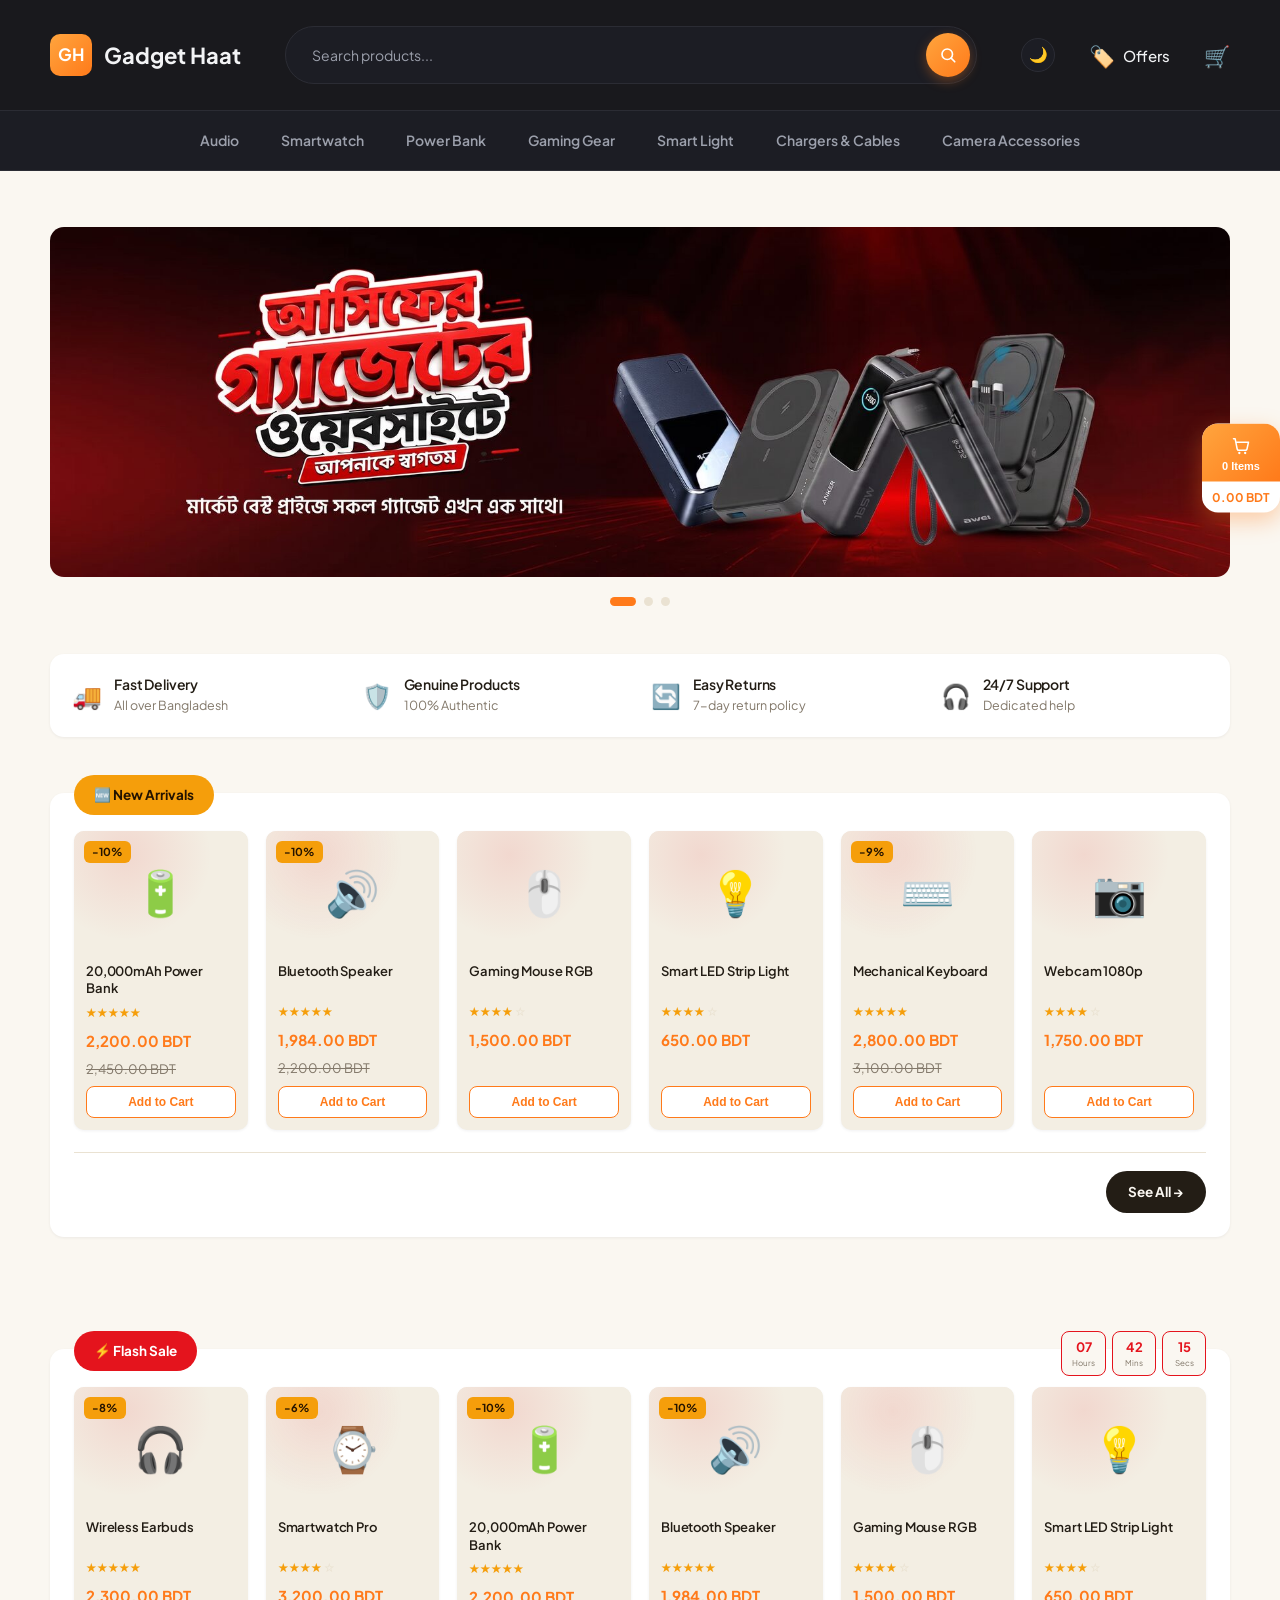
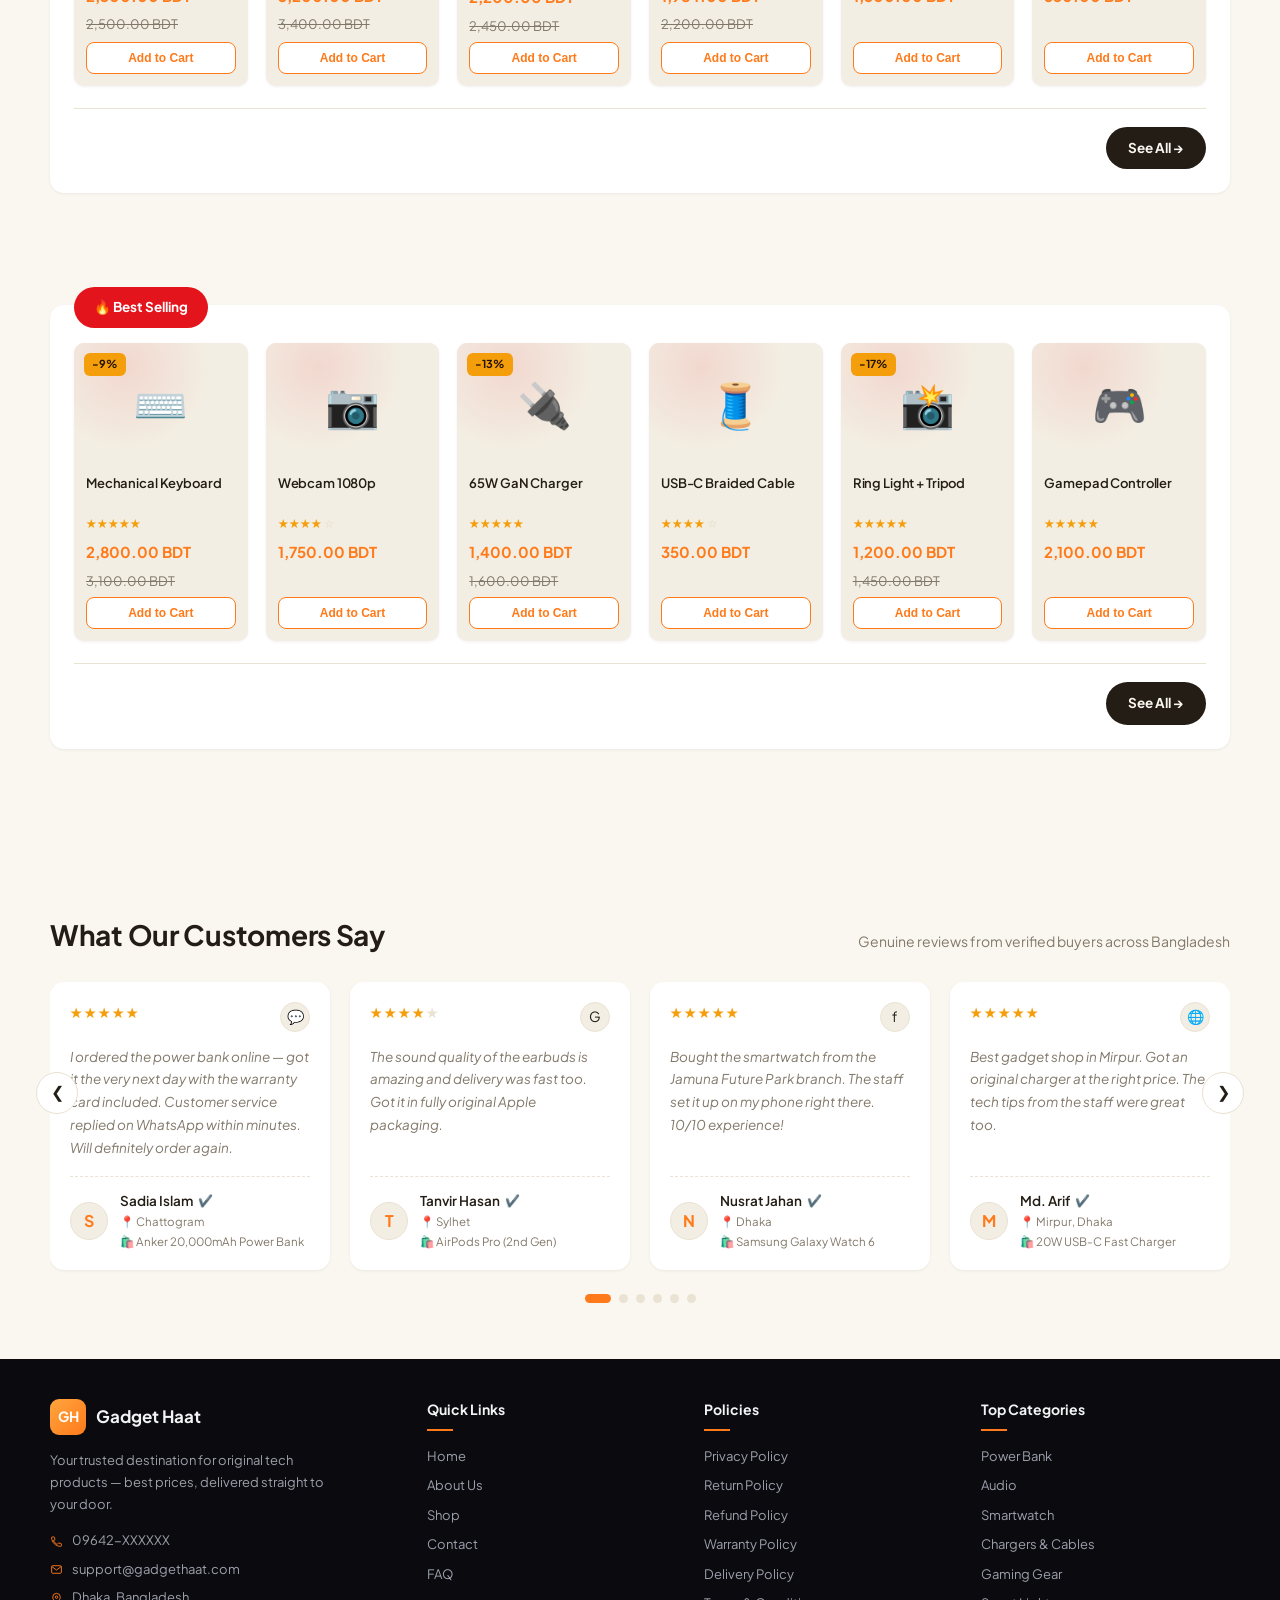
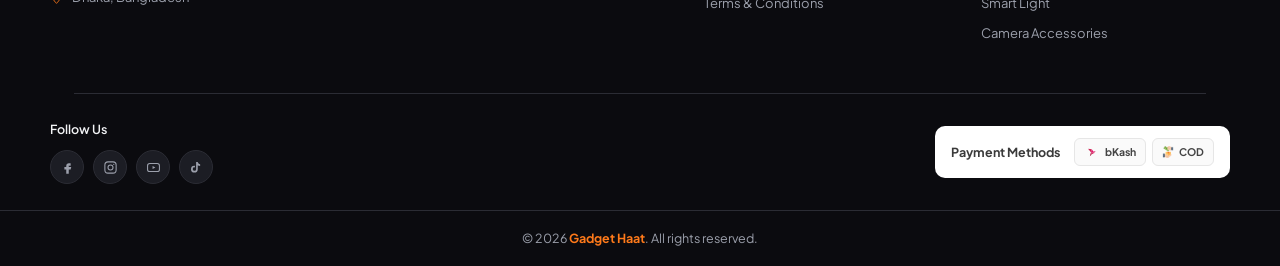
==== commit 39d2084e: "Add files via upload" ====
--- a/index.html
+++ b/index.html
@@ -96,8 +96,6 @@
   </div>
 </section>
 
-<div class="circuit"></div>
-
 <section class="section wrap">
   <div class="offer-box">
     <span class="offer-badge badge-new">🆕 New Arrivals</span>
--- a/style.css
+++ b/style.css
@@ -284,7 +284,8 @@
 /* USP section */
 .usp-section{
   display:flex; flex-wrap:wrap; justify-content:space-between; gap:22px;
-  padding:26px 0; border-top:1px solid var(--border); border-bottom:1px solid var(--border);
+  padding:22px; border-radius:var(--radius);
+  background:#FFFFFF; box-shadow:0 1px 3px rgba(16,24,40,.06);
 }
 .usp-item{display:flex; align-items:center; gap:12px; flex:1 1 150px; min-width:150px;}
 .usp-ic{
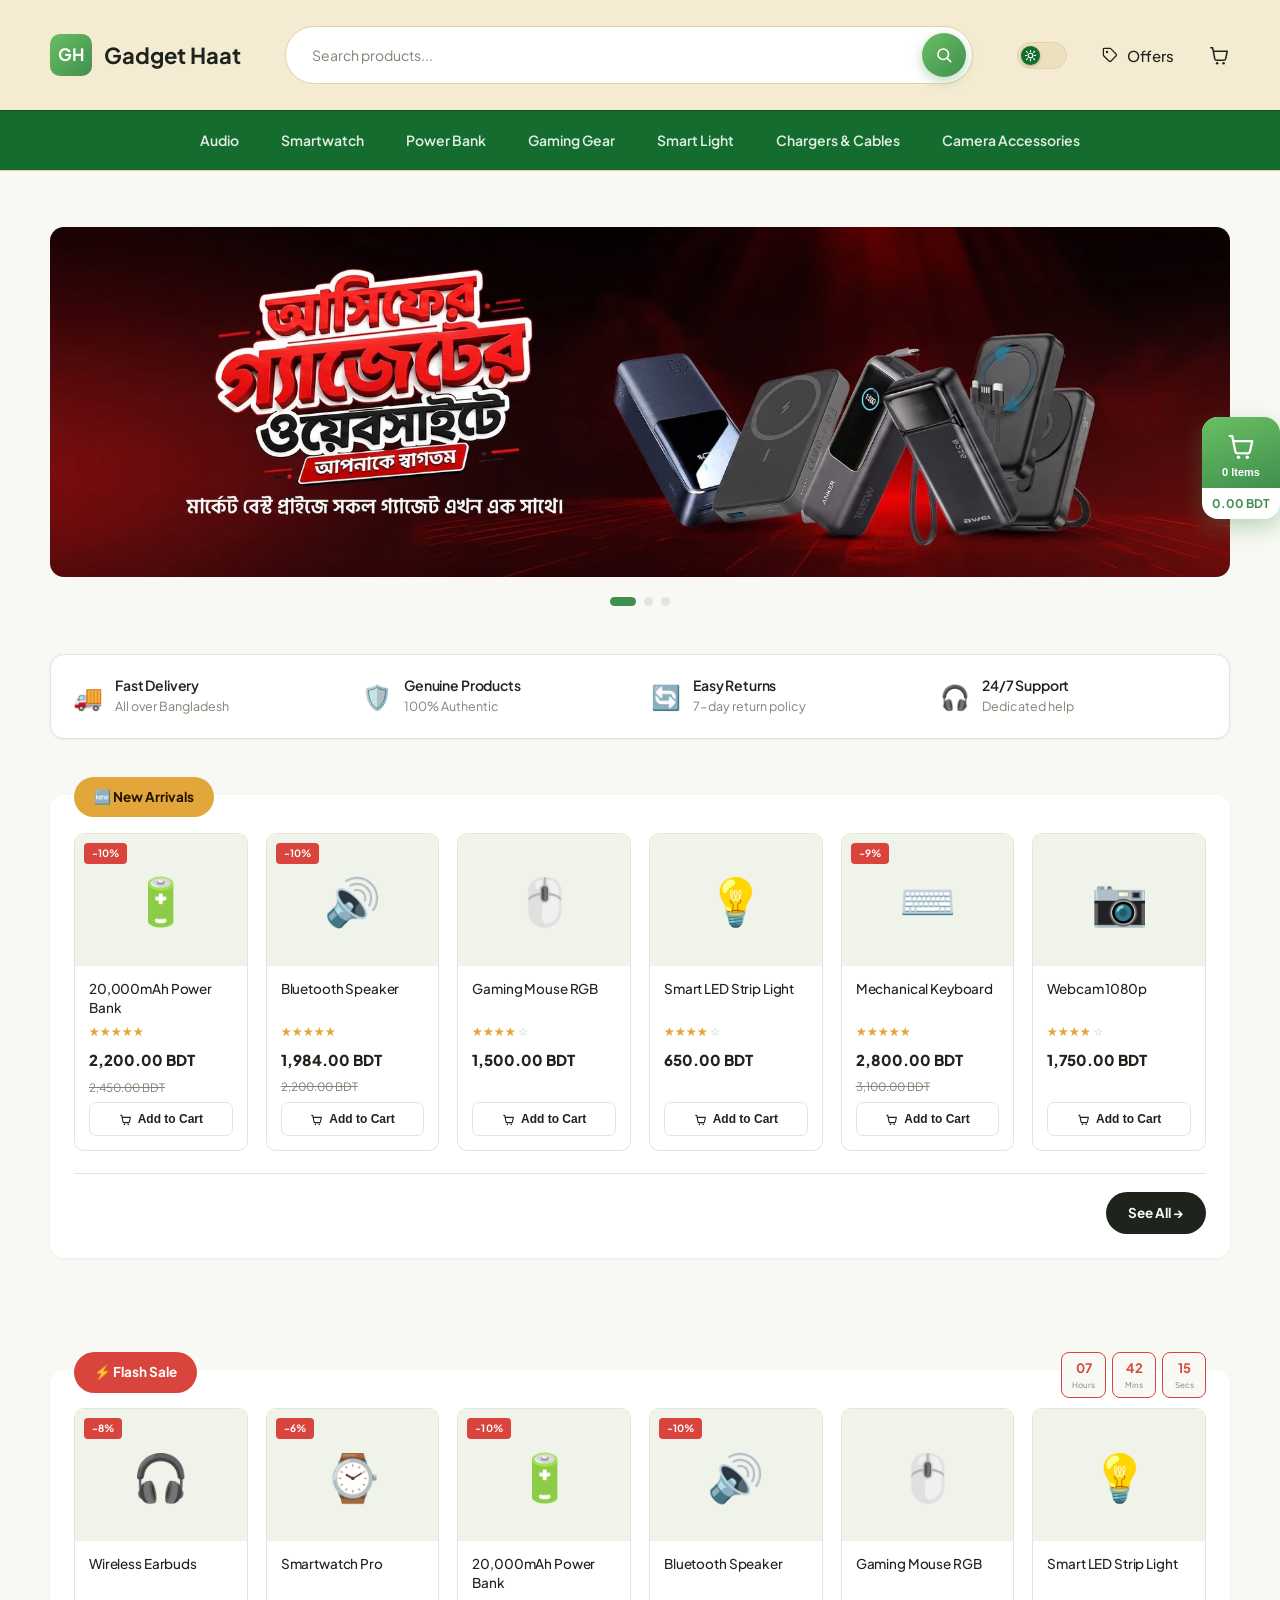
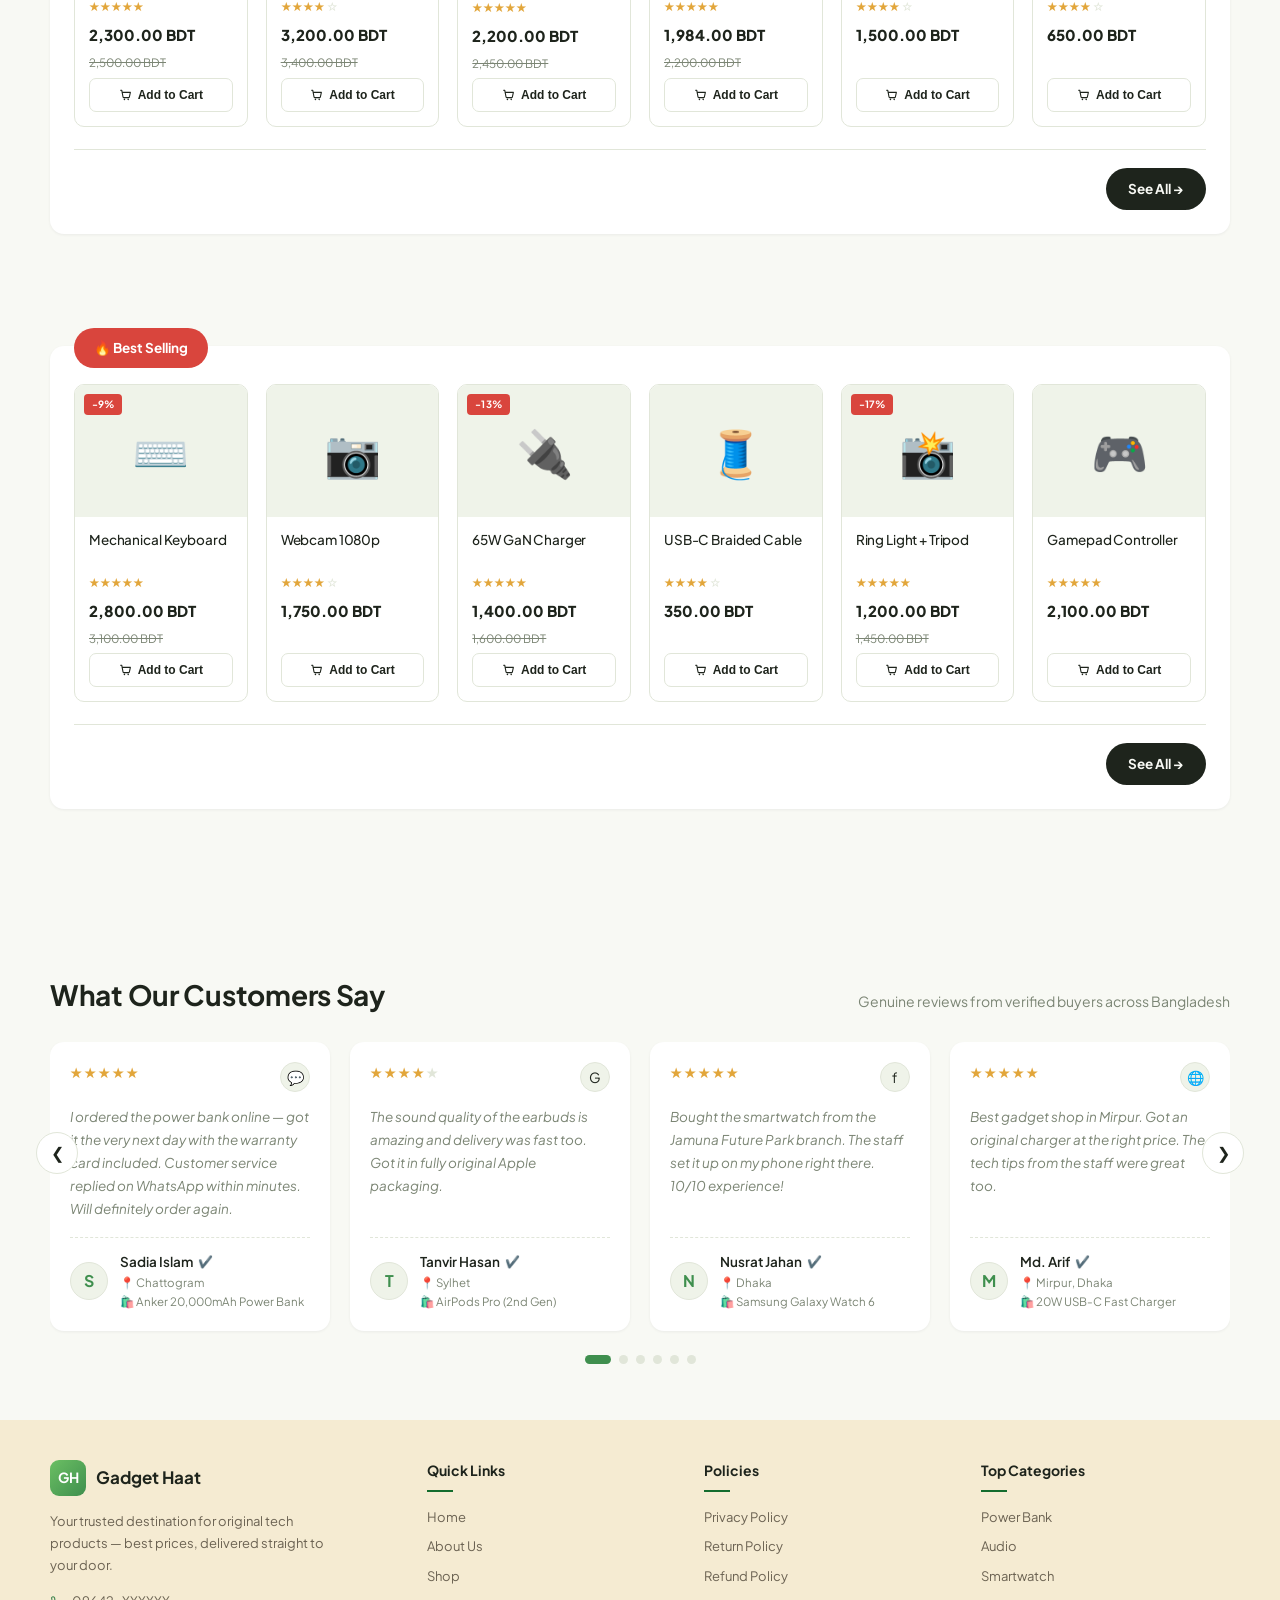
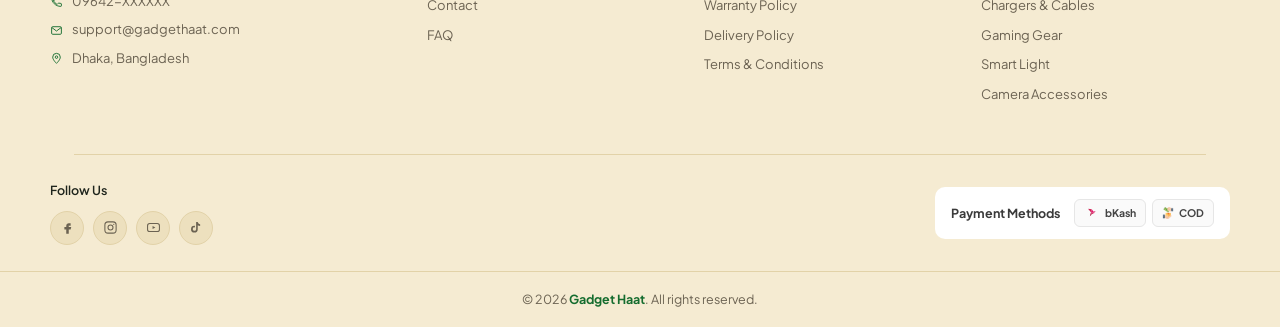
==== commit d21ca256: "Add files via upload" ====
--- a/index.html
+++ b/index.html
@@ -5,7 +5,6 @@
 <meta name="viewport" content="width=device-width, initial-scale=1.0">
 <meta name="color-scheme" content="light dark">
 <script>(function(){var t=localStorage.getItem("theme")||"light";document.documentElement.setAttribute("data-theme",t);})();</script>
-<style>html,body{background:#F4F5F7;}</style>
 <title>Gadget Haat — Original Gadgets, Best Prices</title>
 <link rel="preconnect" href="https://fonts.googleapis.com">
 <link href="https://fonts.googleapis.com/css2?family=Plus+Jakarta+Sans:wght@400;500;600;700&family=Noto+Sans+Bengali:wght@400;500;600;700&display=swap" rel="stylesheet">
@@ -21,17 +20,17 @@
       <button type="submit"><svg width="18" height="18" viewBox="0 0 24 24" fill="none" xmlns="http://www.w3.org/2000/svg"><circle cx="11" cy="11" r="7" stroke="currentColor" stroke-width="2.2"/><line x1="21" y1="21" x2="16.2" y2="16.2" stroke="currentColor" stroke-width="2.2" stroke-linecap="round"/></svg></button>
     </form>
     <div class="header-icons">
-      <button type="button" class="theme-toggle" id="themeToggle" onclick="toggleTheme()" aria-label="Toggle dark mode"><span class="theme-ic">🌙</span></button>
-      <a href="shop.html?offer=1" class="icon-link"><span class="ic">🏷️</span> Offers</a>
+      <button type="button" class="theme-toggle" id="themeToggle" onclick="toggleTheme()" aria-label="Toggle dark mode"><span class="tt-knob"><span class="theme-ic"><svg viewBox="0 0 24 24" width="13" height="13" fill="none"><circle cx="12" cy="12" r="4.3" stroke="currentColor" stroke-width="2"/><path d="M12 2.5v2.6M12 18.9v2.6M4.5 4.5l1.8 1.8M17.7 17.7l1.8 1.8M2.5 12h2.6M18.9 12h2.6M4.5 19.5l1.8-1.8M17.7 6.3l1.8-1.8" stroke="currentColor" stroke-width="2" stroke-linecap="round"/></svg></span></span></button>
+      <a href="shop.html?offer=1" class="icon-link"><span class="ic"><svg width="18" height="18" viewBox="0 0 24 24" fill="none"><path d="M12.6 3.2 20 10.6a2 2 0 0 1 0 2.8l-6.6 6.6a2 2 0 0 1-2.8 0L3.2 12.6V4a.8.8 0 0 1 .8-.8h8.6Z" stroke="currentColor" stroke-width="1.7" stroke-linejoin="round"/><circle cx="8" cy="8" r="1.6" fill="currentColor"/></svg></span> Offers</a>
       <a href="checkout.html" class="icon-link cart-icon-wrap" data-cart-toggle="1">
-        <span class="ic">🛒</span>
+        <span class="ic"><svg width="22" height="22" viewBox="0 0 24 24" fill="none"><path d="M3 4h2l2.4 12.2a2 2 0 0 0 2 1.6h7.8a2 2 0 0 0 2-1.6L21 8H6" stroke="currentColor" stroke-width="1.7" stroke-linecap="round" stroke-linejoin="round"/><circle cx="10" cy="21" r="1.4" fill="currentColor"/><circle cx="17" cy="21" r="1.4" fill="currentColor"/></svg></span>
         <span class="cart-badge mono hide" id="cartCount">0</span>
       </a>
     </div>
   </div>
   <div class="sub-header">
     <div class="wrap sub-nav-wrap">
-      <div class="sub-nav" id="subNav">
+            <div class="sub-nav" id="subNav">
         <a href="shop.html?cat=audio">Audio</a>
         <a href="shop.html?cat=watch">Smartwatch</a>
         <a href="shop.html?cat=power">Power Bank</a>
@@ -147,7 +146,7 @@
 </section>
 
 <footer id="footer">
-  <div class="wrap footer-main">
+<div class="wrap footer-main">
     <div class="footer-brand">
       <div class="flogo-row"><div class="flogo-mark">GH</div><span class="flogo-text">Gadget Haat</span></div>
       <p>Your trusted destination for original tech products — best prices, delivered straight to your door.</p>
--- a/style.css
+++ b/style.css
@@ -1,38 +1,67 @@
 :root{
-  --bg:#FAF7F1;
-  --bg-alt:#F3EEE3;
+  --bg:#F8F9F4;
+  --bg-alt:#EFF3E9;
   --card:#FFFFFF;
-  --border:#EAE2D2;
-  --text:#231D15;
-  --text-dim:#82786A;
-  --accent:#FF7A1A;
-  --accent-2:#FFA53E;
-  --accent-dim:#FFEEDC;
-  --accent-hover:#E86A0C;
+  --border:#E1E6D9;
+  --text:#1E241C;
+  --text-dim:#7B8574;
+  --accent:#3F8F4E;
+  --accent-2:#6BBF63;
+  --accent-dim:#E7F5E4;
+  --accent-hover:#2F7A3E;
   --on-accent:#FFFFFF;
-  --warm:#F59E0B;
-  --danger:#E4141D;
+  --warm:#E2A63B;
+  --danger:#D9453D;
   --radius:14px;
-  /* header / sub-header are intentionally dark and keep their own red accent,
-     independent of the site's orange theme above */
-  --hdr-bg:#0B0B0F;
-  --hdr-bg-alt:#1C1D24;
-  --hdr-border:#2B2C34;
-  --hdr-text:#F2F3F5;
-  --hdr-text-dim:#9CA0AC;
-  --hdr-accent:#E4141D;
-  --hdr-accent-hover:#C81119;
+  /* header — light cream as requested */
+  --hdr-bg:#F5EBD2;
+  --hdr-bg-alt:#EDE0BE;
+  --hdr-border:#E2D2A8;
+  --hdr-text:#1E241C;
+  --hdr-text-dim:#6B6252;
+  --hdr-accent:#146C2E;
+  --hdr-accent-hover:#0F5423;
+  /* sub-header (category bar) — same warm-leaning green as the header/footer accent, so it reads as one palette */
+  --subhdr-bg:#146C2E;
+  --subhdr-border:#0F5423;
+  --subhdr-text:#FFFFFF;
+  --subhdr-text-dim:rgba(255,255,255,.88);
+  /* footer — same cream family as header, so header/footer read as one palette */
+  --ftr-bg:#F5EBD2;
+  --ftr-bg-alt:#EDE0BE;
+  --ftr-border:#E2D2A8;
+  --ftr-text:#1E241C;
+  --ftr-text-dim:#6B6252;
+  --ftr-accent:#146C2E;
 }
 [data-theme="dark"]{
-  --bg:#15161B;
-  --bg-alt:#1E2027;
-  --card:#1B1D24;
-  --border:#2E313B;
-  --text:#EDEDEF;
-  --text-dim:#9A9DA8;
-  --accent-dim:#3A2A1A;
-}
-[data-theme="dark"] html, [data-theme="dark"] body{background:var(--bg) !important;}
+  --bg:#12160F;
+  --bg-alt:#1A1F17;
+  --card:#1B2018;
+  --border:#2A3126;
+  --text:#EDEFEA;
+  --text-dim:#9AA495;
+  --accent-dim:#1C3322;
+  /* header/sub-header/footer get darker versions of the same palette in dark mode */
+  --hdr-bg:#2B2620;
+  --hdr-bg-alt:#362F26;
+  --hdr-border:#4A4033;
+  --hdr-text:#F5EBD2;
+  --hdr-text-dim:#C9BFA8;
+  --hdr-accent:#4ECB70;
+  --hdr-accent-hover:#64DD88;
+  --subhdr-bg:#15321C;
+  --subhdr-border:#1F4A2A;
+  --subhdr-text:#FFFFFF;
+  --subhdr-text-dim:rgba(255,255,255,.75);
+  --ftr-bg:#2B2620;
+  --ftr-bg-alt:#221E19;
+  --ftr-border:#4A4033;
+  --ftr-text:#F5EBD2;
+  --ftr-text-dim:#C9BFA8;
+  --ftr-accent:#4ECB70;
+}
+html[data-theme="dark"], [data-theme="dark"] body{background:var(--bg) !important;}
 [data-theme="dark"] .review-price,
 [data-theme="dark"] .summary-rows .s-row .mono,
 [data-theme="dark"] .summary-rows .s-total .mono,
@@ -51,11 +80,19 @@
 }
 [data-theme="dark"] .payment-card.checked{background:#20263B;}
 .theme-toggle{
-  width:34px; height:34px; border-radius:50%; border:1px solid var(--hdr-border); background:var(--hdr-bg-alt);
-  color:var(--hdr-text); font-size:15px; cursor:pointer; display:flex; align-items:center; justify-content:center; flex-shrink:0;
-  transition:background .15s, border-color .15s;
+  width:50px; height:27px; border-radius:999px; border:1px solid var(--hdr-border); background:var(--hdr-bg-alt);
+  padding:3px; cursor:pointer; flex-shrink:0; display:flex; align-items:center;
+  transition:background .2s ease, border-color .2s ease;
 }
 .theme-toggle:hover{border-color:var(--hdr-accent);}
+.tt-knob{
+  width:19px; height:19px; border-radius:50%; background:var(--hdr-accent); color:#FFFFFF;
+  display:flex; align-items:center; justify-content:center; flex-shrink:0;
+  transform:translateX(0); transition:transform .3s cubic-bezier(.4,0,.2,1), background .2s ease;
+  box-shadow:0 1px 3px rgba(0,0,0,.25);
+}
+[data-theme="dark"] .tt-knob{transform:translateX(23px);}
+.theme-ic{display:flex; align-items:center; justify-content:center;}
 *{box-sizing:border-box; margin:0; padding:0;}
 html{scroll-behavior:smooth; overflow-x:hidden;}
 body{
@@ -92,12 +129,12 @@
   height:1px; background:var(--border);
 }
 
-/* header — intentionally dark, independent of the light page theme */
+/* header — light in light mode, deep green in dark mode, matching the footer */
 header{
   position:sticky; top:0; z-index:50;
-  background:rgba(11,11,15,.94);
-  backdrop-filter:blur(10px);
+  background:var(--hdr-bg);
   border-bottom:1px solid var(--hdr-border);
+  box-shadow:0 1px 0 rgba(16,24,40,.03);
 }
 .nav{display:flex; align-items:center; justify-content:space-between; padding:16px 0;}
 .logo{display:flex; align-items:center; gap:10px; font-size:20px; font-weight:700; color:var(--hdr-text);}
@@ -116,23 +153,23 @@
 .top-header .logo-mark{width:42px; height:42px; font-size:17px; border-radius:10px;}
 .search-form{
   flex:1; display:flex; align-items:center; gap:0;
-  background:var(--hdr-bg-alt); border:1px solid var(--hdr-border); border-radius:999px;
+  background:#FFFFFF; border:1px solid var(--hdr-border); border-radius:999px;
   padding:6px;
 }
 .search-form input{
   flex:1; width:auto; background:transparent; border:none;
-  padding:13px 8px 13px 20px; color:var(--hdr-text); font-size:14px; font-family:inherit; line-height:1.2;
+  padding:13px 8px 13px 20px; color:#1E241C; font-size:14px; font-family:inherit; line-height:1.2;
 }
 .search-form input:focus{outline:none;}
-.search-form input::placeholder{color:var(--hdr-text-dim);}
+.search-form input::placeholder{color:#7B8574;}
 .search-form button{
   position:static; flex-shrink:0; width:44px; height:44px; border-radius:50%;
   background:linear-gradient(135deg, var(--accent-2), var(--accent)); color:#fff; border:none; margin:0; padding:0;
   display:flex; align-items:center; justify-content:center; font-size:16px; line-height:1; cursor:pointer;
-  box-shadow:0 4px 12px rgba(255,122,26,.35);
+  box-shadow:0 4px 12px rgba(63,143,78,.35);
   transition:box-shadow .15s ease, transform .15s ease;
 }
-.search-form button:hover{box-shadow:0 4px 16px rgba(255,122,26,.5); transform:translateY(-1px);}
+.search-form button:hover{box-shadow:0 4px 16px rgba(63,143,78,.5); transform:translateY(-1px);}
 
 .header-icons{display:flex; align-items:center; gap:34px; flex-shrink:0;}
 .icon-link{
@@ -140,7 +177,7 @@
   color:var(--hdr-text); background:none; border:none; padding:0; cursor:pointer; line-height:1;
   font-family:inherit;
 }
-.icon-link .ic{font-size:21px; line-height:1;}
+.icon-link .ic{display:flex; align-items:center; line-height:1;}
 .icon-link:hover{color:var(--hdr-accent);}
 .header-icons a[href*="offer"]{
   padding:8px 14px; margin:-8px -14px; border-radius:999px;
@@ -166,9 +203,10 @@
 }
 .more-menu.show{display:flex;}
 .more-menu a{padding:10px 12px; border-radius:8px; font-size:14px; color:var(--hdr-text);}
-.more-menu a:hover, .more-menu a.active{background:rgba(255,255,255,.06); color:var(--hdr-accent);}
-
-.sub-header{border-top:1px solid var(--hdr-border); background:var(--hdr-bg-alt);}
+.more-menu a:hover, .more-menu a.active{background:rgba(63,143,78,.08); color:var(--hdr-accent);}
+[data-theme="dark"] .more-menu a:hover, [data-theme="dark"] .more-menu a.active{background:rgba(255,255,255,.08);}
+
+.sub-header{border-top:1px solid var(--subhdr-border); background:var(--subhdr-bg);}
 .sub-nav-wrap{position:relative; display:flex; align-items:center;}
 .sub-nav{
   display:flex; align-items:center; justify-content:center; gap:10px; padding:10px 0; overflow-x:auto;
@@ -177,11 +215,35 @@
 .sub-nav::-webkit-scrollbar{display:none;}
 .sub-nav{scrollbar-width:none;}
 .sub-nav a{
-  position:relative; overflow:hidden; font-size:14px; color:var(--hdr-text-dim); white-space:nowrap; font-weight:600;
+  position:relative; overflow:hidden; font-size:14px; color:var(--subhdr-text-dim); white-space:nowrap; font-weight:600;
   padding:9px 16px; border-radius:999px; transition:background .25s ease, color .2s ease;
 }
-.sub-nav a:hover{background:rgba(255,255,255,.06); color:var(--hdr-text);}
-.sub-nav a.active{background:rgba(228,20,29,.2); color:var(--hdr-accent);}
+.sub-nav a:hover{background:rgba(255,255,255,.1); color:var(--subhdr-text);}
+.sub-nav a.active{background:rgba(255,255,255,.14); color:#8FDB87;}
+[data-theme="dark"] .sub-nav a:hover{background:rgba(255,255,255,.08);}
+[data-theme="dark"] .sub-nav a.active{background:rgba(255,255,255,.12);}
+
+/* thin utility bar above the header — Milano/organic.wpmilano.com style */
+.topbar{background:var(--ftr-bg); color:var(--ftr-text-dim); font-size:12.5px;}
+.topbar-row{display:flex; align-items:center; justify-content:space-between; gap:16px; padding:7px 0;}
+.topbar-msg{display:flex; align-items:center; gap:6px; white-space:nowrap;}
+.topbar-msg svg{flex-shrink:0; color:var(--ftr-accent);}
+.topbar-msg a{color:var(--ftr-accent); font-weight:600;}
+.topbar-links{display:flex; gap:18px; flex-shrink:0;}
+.topbar-links a{color:var(--ftr-text-dim); transition:color .15s ease;}
+.topbar-links a:hover{color:var(--ftr-accent);}
+@media (max-width:700px){.topbar-links{display:none;}}
+@media (max-width:460px){.topbar-msg span.full{display:none;}}
+
+/* footer tagline strip — Milano/organic.wpmilano.com style */
+.footer-tagline-bar{border-bottom:1px solid var(--ftr-border); background:var(--ftr-bg-alt);}
+.footer-tagline-row{
+  display:flex; align-items:center; justify-content:space-between; flex-wrap:wrap;
+  gap:12px 16px; padding:14px 0; font-size:13.5px; color:var(--ftr-text-dim);
+}
+.footer-tagline-row b{color:var(--ftr-text);}
+.tagline-link{color:var(--ftr-accent); font-weight:700; white-space:nowrap;}
+.tagline-link:hover{text-decoration:underline;}
 /* Site-wide ripple effect — used by initGlobalRipple() in app.js on every button/link */
 .gh-ripple-wrap{
   position:absolute; inset:0; overflow:hidden; border-radius:inherit; pointer-events:none;
@@ -195,9 +257,21 @@
 }
 
 @media (max-width:900px){
-  .top-header{flex-wrap:wrap; padding:18px 0;}
-  .search-form{display:none;}
+  .top-header{flex-wrap:wrap; padding:16px 0 14px; gap:12px 16px;}
+  .top-header .logo{order:1;}
+  .top-header .header-icons{order:2; margin-left:auto;}
+  .search-form{order:3; flex:1 1 100%;}
   .header-icons{gap:18px;}
+}
+@media (max-width:460px){
+  .top-header{padding:14px 0 12px; gap:10px 14px;}
+  .top-header .logo{font-size:18px; gap:8px;}
+  .top-header .logo-mark{width:34px; height:34px; font-size:14px;}
+  .header-icons{gap:14px;}
+  .icon-link{font-size:0; gap:0;}
+  .icon-link .ic{font-size:initial;}
+  .search-form input{padding:11px 8px 11px 16px; font-size:13.5px;}
+  .search-form button{width:38px; height:38px;}
 }
 .cart-btn{
   display:flex; align-items:center; gap:8px;
@@ -277,15 +351,22 @@
 @media (max-width:900px){
   .banner-slide{padding:28px 20px;}
   .banner-slide h2{font-size:30px;}
-  .hero-slider{min-height:280px;}
+  .hero-slider{min-height:220px;}
   .hero-arrow{width:36px; height:36px; font-size:14px;}
+}
+@media (max-width:600px){
+  .hero{padding:20px 0 32px;}
+  .hero-slider{min-height:150px;}
+}
+@media (max-width:420px){
+  .hero-slider{min-height:110px;}
 }
 
 /* USP section */
 .usp-section{
   display:flex; flex-wrap:wrap; justify-content:space-between; gap:22px;
   padding:22px; border-radius:var(--radius);
-  background:#FFFFFF; box-shadow:0 1px 3px rgba(16,24,40,.06);
+  background:var(--card); border:1px solid var(--border); box-shadow:0 1px 3px rgba(16,24,40,.06);
 }
 .usp-item{display:flex; align-items:center; gap:12px; flex:1 1 150px; min-width:150px;}
 .usp-ic{
@@ -347,34 +428,65 @@
 .timer span{display:block; font-size:9px; color:var(--text-dim); font-weight:400; margin-top:2px;}
 
 /* product grid */
-.grid{display:grid; grid-template-columns:repeat(4, 1fr); gap:20px;}
+.grid{display:grid; grid-template-columns:repeat(4, 1fr); gap:24px;}
 .card{
-  background:var(--card); border:none; border-radius:var(--radius);
-  overflow:hidden; display:flex; flex-direction:column; transition:transform .18s ease, box-shadow .18s ease;
-  box-shadow:0 1px 3px rgba(16,24,40,.06);
-}
-.card:hover{transform:translateY(-4px); box-shadow:0 8px 20px rgba(16,24,40,.10);}
+  background:var(--card); border:1px solid var(--border); border-radius:10px;
+  overflow:hidden; display:flex; flex-direction:column;
+  transition:box-shadow .25s ease, border-color .25s ease;
+  box-shadow:none;
+}
+.card:hover{
+  border-color:var(--border); box-shadow:0 14px 30px rgba(16,24,40,.10);
+}
 .card-img{
-  height:150px; display:flex; align-items:center; justify-content:center; font-size:56px;
-  background:radial-gradient(circle at 30% 20%, rgba(228,20,29,.10), transparent 55%), var(--bg-alt);
-  position:relative;
-}
+  height:190px; display:flex; align-items:center; justify-content:center; font-size:60px;
+  background:var(--bg-alt);
+  position:relative; overflow:hidden; transition:transform .4s ease;
+}
+.card:hover .card-img{transform:scale(1.045);}
 .discount-flag{
-  position:absolute; top:10px; left:10px;
-  background:var(--warm); color:#241300; font-size:11px; font-weight:700;
-  padding:3px 8px; border-radius:6px; font-family:'Plus Jakarta Sans','Noto Sans Bengali';
-}
-.card-body{padding:16px; display:flex; flex-direction:column; gap:8px; flex:1;}
-.card-body h3{font-size:15px; font-weight:600; line-height:1.3;}
+  position:absolute; top:12px; left:12px; z-index:2;
+  background:var(--danger); color:#fff; font-size:10.5px; font-weight:700;
+  padding:3px 9px; border-radius:4px; font-family:'Plus Jakarta Sans','Noto Sans Bengali'; letter-spacing:.01em;
+}
+/* hover action rail — wishlist / quick view, Milano-style floating icons */
+.card-actions{
+  position:absolute; top:12px; right:12px; z-index:2;
+  display:flex; flex-direction:column; gap:8px;
+  opacity:0; transform:translateX(10px);
+  transition:opacity .22s ease, transform .22s ease;
+}
+.card:hover .card-actions, .offer-card:hover .card-actions{opacity:1; transform:translateX(0);}
+.card-act-btn{
+  width:32px; height:32px; border-radius:50%; background:#fff; border:1px solid var(--border);
+  display:flex; align-items:center; justify-content:center; color:#1E241C; cursor:pointer;
+  box-shadow:0 3px 8px rgba(16,24,40,.14);
+  transition:background .15s ease, color .15s ease, border-color .15s ease;
+}
+.card-act-btn:hover{background:var(--accent); border-color:var(--accent); color:#fff;}
+.wishlist-btn.active{background:var(--accent); border-color:var(--accent); color:#fff;}
+.wishlist-btn.active svg path{fill:currentColor;}
+.card-body{padding:16px; display:flex; flex-direction:column; gap:7px; flex:1;}
+.card-body h3{
+  font-size:14.5px; font-weight:500; line-height:1.35; transition:color .15s ease;
+  display:-webkit-box; -webkit-line-clamp:2; -webkit-box-orient:vertical; overflow:hidden;
+}
+.card:hover .card-body h3{color:var(--accent);}
 .price-row{display:flex; align-items:baseline; gap:8px; flex-wrap:wrap;}
-.price{font-family:'Plus Jakarta Sans','Noto Sans Bengali'; font-weight:700; font-size:16px; color:var(--accent);}
-.price-old{font-family:'Plus Jakarta Sans','Noto Sans Bengali'; font-size:13px; color:var(--text-dim); text-decoration:line-through;}
+.price{font-family:'Plus Jakarta Sans','Noto Sans Bengali'; font-weight:800; font-size:15.5px; color:var(--text);}
+.price-old{font-family:'Plus Jakarta Sans','Noto Sans Bengali'; font-size:12.5px; color:var(--text-dim); text-decoration:line-through;}
 .add-btn{
-  margin-top:auto; width:100%; padding:10px; border-radius:8px; border:1px solid var(--accent);
-  background:#fff; color:var(--accent); font-weight:600; font-size:13.5px; cursor:pointer;
-  transition:.15s;
-}
-.add-btn:hover{background:var(--accent); color:var(--on-accent); border-color:var(--accent);}
+  margin-top:auto; width:100%; padding:10px; border-radius:8px; border:1.5px solid var(--border);
+  background:transparent; color:var(--text); font-weight:700; font-size:13px; cursor:pointer;
+  display:flex; align-items:center; justify-content:center; gap:6px;
+  transition:background .18s ease, border-color .18s ease, color .18s ease, box-shadow .18s ease, transform .1s ease;
+}
+.add-btn svg{flex-shrink:0;}
+.card:hover .add-btn, .offer-card:hover .add-btn{
+  background:var(--accent); border-color:var(--accent); color:#fff; box-shadow:0 8px 18px rgba(63,143,78,.28);
+}
+.add-btn:hover{background:var(--accent-hover); border-color:var(--accent-hover);}
+.add-btn:active{transform:scale(.96);}
 
 /* offer-style product box (badge overlaps border, grid, see-all footer) */
 .offer-box{
@@ -400,21 +512,49 @@
 .offer-timer span{display:block; font-size:8px; color:var(--text-dim); font-weight:400;}
 .offer-grid{display:grid; grid-template-columns:repeat(6, 1fr); gap:18px;}
 .offer-card{
-  background:var(--bg-alt); border:none; border-radius:10px;
-  overflow:hidden; display:flex; flex-direction:column; transition:transform .18s ease, box-shadow .18s ease;
-  box-shadow:0 1px 3px rgba(16,24,40,.06);
-}
-.offer-card:hover{transform:translateY(-4px); box-shadow:0 6px 16px rgba(16,24,40,.10);}
-.offer-card .card-img{height:120px; font-size:44px;}
-.offer-card .card-body{padding:12px; gap:6px;}
-.offer-card .card-body h3{font-size:13px; font-weight:600; line-height:1.35; min-height:34px;}
+  background:var(--card); border:1px solid var(--border); border-radius:10px;
+  overflow:hidden; display:flex; flex-direction:column;
+  transition:box-shadow .25s ease, border-color .25s ease;
+  box-shadow:none;
+}
+.offer-card:hover{
+  border-color:var(--border); box-shadow:0 12px 26px rgba(16,24,40,.10);
+}
+.offer-card .card-img{
+  height:132px; font-size:46px; position:relative; overflow:hidden;
+  background:var(--bg-alt);
+  transition:transform .4s ease;
+}
+.offer-card:hover .card-img{transform:scale(1.045);}
+.offer-card .discount-flag{
+  top:9px; left:9px; background:var(--danger);
+  color:#fff; border-radius:4px; padding:3px 8px; font-size:10px;
+}
+.offer-card .card-actions{top:9px; right:9px; gap:6px;}
+.offer-card .card-act-btn{width:26px; height:26px;}
+.offer-card .card-act-btn svg{width:12px; height:12px;}
+.offer-card .card-body{padding:14px; gap:6px;}
+.offer-card .card-body h3{
+  font-size:13.5px; font-weight:500; line-height:1.4; min-height:37px; transition:color .15s ease;
+  display:-webkit-box; -webkit-line-clamp:2; -webkit-box-orient:vertical; overflow:hidden;
+}
+.offer-card:hover .card-body h3{color:var(--accent);}
 .offer-stars{display:flex; gap:2px; font-size:12px;}
 .offer-stars .star-filled{color:var(--warm);}
 .offer-stars .star-empty{color:var(--border);}
 [data-theme="dark"] .offer-stars .star-empty{color:#4A4E5C;}
-.offer-card .price-row{margin-top:2px;}
-.offer-card .price{font-size:15px;}
-.offer-card .add-btn{padding:8px; font-size:12px; margin-top:auto;}
+.offer-card .price-row{margin-top:2px; gap:7px;}
+.offer-card .price{font-size:15px; font-weight:800; color:var(--text);}
+.offer-card .price-old{font-size:11.5px;}
+.offer-card .add-btn{
+  margin-top:auto; padding:9px; font-size:12px; font-weight:700; border-radius:7px;
+  background:transparent; color:var(--text); border:1.5px solid var(--border);
+  display:flex; align-items:center; justify-content:center; gap:6px;
+  transition:background .18s ease, border-color .18s ease, color .18s ease, box-shadow .18s ease, transform .1s ease;
+}
+.offer-card .add-btn svg{flex-shrink:0;}
+.offer-card .add-btn:hover{background:var(--accent-hover); border-color:var(--accent-hover); color:#fff;}
+.offer-card .add-btn:active{transform:scale(.96);}
 .offer-footer{display:flex; justify-content:flex-end; margin-top:22px; padding-top:18px; border-top:1px solid var(--border);}
 .see-all-btn{
   display:inline-flex; align-items:center; gap:8px; background:var(--text); color:var(--bg);
@@ -472,31 +612,32 @@
   .testi-wrap .hero-arrow{display:none;}
 }
 
-/* scroll to top button */
+/* scroll to top button — split white/black circle with double chevron, matching reference design */
 .scroll-top-wrap{
-  position:fixed; bottom:34px; right:22px; z-index:80;
-  width:58px; height:58px;
+  position:fixed; bottom:28px; right:24px; z-index:80;
+  opacity:0; visibility:hidden; transform:translateY(16px) scale(.7);
+  transition:opacity .45s cubic-bezier(.34,1.56,.64,1),
+             transform .45s cubic-bezier(.34,1.56,.64,1),
+             visibility .45s;
+  pointer-events:none;
+}
+.scroll-top-wrap.show{opacity:1; visibility:visible; transform:translateY(0) scale(1); pointer-events:auto;}
+.scroll-top-btn{
+  width:44px; height:44px; border-radius:50%; border:none; padding:0; cursor:pointer;
+  background:linear-gradient(to bottom, #FFFFFF 50%, #111111 50%);
+  background-size:100% 200%;
+  background-position:0 100%;
   display:flex; align-items:center; justify-content:center;
-  opacity:0; visibility:hidden; transform:translateY(10px);
-  transition:opacity .25s ease, transform .25s ease, visibility .25s;
-  pointer-events:none;
-}
-.scroll-top-wrap.show{opacity:1; visibility:visible; transform:translateY(0); pointer-events:auto;}
-.stp-swoosh{position:absolute; top:0; left:0; pointer-events:none; transition:transform .12s linear;}
-.scroll-top-btn{
-  position:relative; z-index:1;
-  width:38px; height:38px; border-radius:50%; border:none; padding:0; cursor:pointer;
-  background:linear-gradient(135deg, #FFA53E, #FF7A1A);
-  box-shadow:0 5px 13px rgba(255,122,26,.4);
-  display:flex; align-items:center; justify-content:center;
-  transition:box-shadow .15s ease, transform .15s ease;
-}
-.scroll-top-btn:hover{box-shadow:0 6px 16px rgba(255,122,26,.55); transform:translateY(-2px);}
-.stp-chevron{width:16px; height:16px;}
+  transition:transform .2s ease;
+}
+.scroll-top-btn:hover{transform:translateY(-2px);}
+.stp-chevron{width:17px; height:17px; transition:transform .2s ease;}
+.scroll-top-btn:hover .stp-chevron{transform:translateY(-1px);}
 
 @media (max-width:600px){
-  .scroll-top-wrap{bottom:22px; right:16px; width:52px; height:52px;}
-  .scroll-top-btn{width:34px; height:34px;}
+  .scroll-top-wrap{bottom:18px; right:16px;}
+  .scroll-top-btn{width:40px; height:40px; border-radius:50%;}
+  .stp-chevron{width:15px; height:15px;}
 }
 
 /* filters (shop page) */
@@ -536,12 +677,23 @@
   display:flex; align-items:center; gap:10px; padding:7px 6px; border-radius:8px; cursor:pointer; font-size:13.5px;
 }
 .brand-item:hover{background:var(--bg-alt);}
-.brand-item input{accent-color:var(--accent); width:15px; height:15px; cursor:pointer; flex:0 0 auto;}
+.cb-box{position:relative; width:19px; height:19px; flex:0 0 auto; display:flex;}
+.cb-box input{position:absolute; inset:0; opacity:0; margin:0; cursor:pointer;}
+.cb-mark{
+  width:19px; height:19px; border-radius:6px; border:1.6px solid var(--border);
+  background:var(--card); display:flex; align-items:center; justify-content:center;
+  transition:background .15s ease, border-color .15s ease, transform .1s ease;
+}
+.cb-mark svg{width:12px; height:12px; opacity:0; transform:scale(.5); transition:opacity .15s ease, transform .15s ease;}
+.brand-item:hover .cb-mark{border-color:var(--accent);}
+.cb-box input:checked ~ .cb-mark{background:var(--accent); border-color:var(--accent);}
+.cb-box input:checked ~ .cb-mark svg{opacity:1; transform:scale(1);}
+.cb-box input:active ~ .cb-mark{transform:scale(.9);}
 .brand-item .b-name{flex:1; font-weight:500; letter-spacing:.02em;}
 .brand-item.checked .b-name{color:var(--accent);}
 .brand-item .b-count{
-  background:var(--bg-alt); border:1px solid var(--border); color:var(--text-dim);
-  font-size:11px; padding:2px 8px; border-radius:999px; font-family:'Plus Jakarta Sans','Noto Sans Bengali';
+  background:var(--bg-alt); border:1px solid var(--border); color:var(--text);
+  font-size:11.5px; font-weight:700; padding:2px 9px; border-radius:999px; font-family:'Plus Jakarta Sans','Noto Sans Bengali';
 }
 
 .empty-banner{
@@ -650,14 +802,15 @@
 .review-info{flex:1; min-width:0;}
 .review-info h4{font-size:15px; font-weight:600; margin-bottom:8px; color:#000000; overflow:hidden; text-overflow:ellipsis; white-space:nowrap;}
 .qty-price-row{display:flex; align-items:center; gap:12px;}
-.qty-stepper{display:inline-flex; align-items:center; gap:2px; background:var(--bg-alt); border-radius:20px; padding:3px; flex-shrink:0;}
+.qty-stepper{display:inline-flex; align-items:center; gap:2px; background:var(--bg-alt); border:1px solid var(--border); border-radius:20px; padding:3px; flex-shrink:0;}
 .qty-stepper button{
-  width:22px; height:22px; border-radius:50%; border:none; background:transparent;
+  width:24px; height:24px; border-radius:50%; border:none; background:transparent;
   color:var(--text-dim); font-size:14px; cursor:pointer; display:flex; align-items:center; justify-content:center; padding:0;
-}
-.qty-stepper button:last-of-type{color:var(--accent);}
-.qty-stepper button:hover{color:var(--accent);}
-.qty-stepper .qty-val{font-family:'Plus Jakarta Sans','Noto Sans Bengali'; font-size:14px; min-width:16px; text-align:center; font-weight:700; color:#000000; padding:0 6px;}
+  transition:background .15s ease, color .15s ease, transform .1s ease;
+}
+.qty-stepper button:hover{background:var(--accent); color:#fff;}
+.qty-stepper button:active{transform:scale(.88);}
+.qty-stepper .qty-val{font-family:'Plus Jakarta Sans','Noto Sans Bengali'; font-size:14px; min-width:20px; text-align:center; font-weight:700; color:#000000; padding:0 4px;}
 .review-price{font-family:'Plus Jakarta Sans','Noto Sans Bengali'; font-size:14px; color:#000000; flex-shrink:0; white-space:nowrap;}
 .review-delete{
   width:30px; height:30px; border-radius:8px; border:none; background:var(--danger); color:#fff;
@@ -766,9 +919,9 @@
 .faq-a p{padding:0 20px 18px; color:var(--text-dim); font-size:14px;}
 .faq-item.open .faq-a{max-height:200px;}
 
-footer{background:var(--hdr-bg); color:var(--hdr-text-dim);}
-
-.footer-divider{border-top:1px solid var(--hdr-border);}
+footer{background:var(--ftr-bg); color:var(--ftr-text-dim);}
+
+.footer-divider{border-top:1px solid var(--ftr-border);}
 
 .footer-main{padding:40px 0; display:grid; grid-template-columns:1.4fr 1fr 1fr 1fr; gap:28px;}
 .footer-brand .flogo-row{display:flex; align-items:center; gap:10px; margin-bottom:14px;}
@@ -777,30 +930,30 @@
   background:linear-gradient(135deg, var(--accent-2), var(--accent));
   display:flex; align-items:center; justify-content:center; font-weight:700; font-size:14px; color:#fff;
 }
-.footer-brand .flogo-text{font-family:'Plus Jakarta Sans','Noto Sans Bengali'; font-weight:700; font-size:17px; color:var(--hdr-text);}
+.footer-brand .flogo-text{font-family:'Plus Jakarta Sans','Noto Sans Bengali'; font-weight:700; font-size:17px; color:var(--ftr-text);}
 .footer-brand p{font-size:13px; line-height:1.7; margin-bottom:16px; max-width:280px;}
 .footer-contact-line{display:flex; align-items:center; gap:9px; font-size:13px; margin-bottom:9px;}
-.footer-contact-line .ic{color:var(--accent); display:flex; flex-shrink:0;}
-.footer-col h5{color:var(--hdr-text); font-size:14px; font-weight:700; margin-bottom:16px; position:relative; padding-bottom:11px;}
-.footer-col h5::after{content:''; position:absolute; left:0; bottom:0; width:26px; height:2px; background:var(--accent);}
-.footer-col a{display:block; color:var(--hdr-text-dim); font-size:13px; margin-bottom:10px; text-decoration:none;}
-.footer-col a:hover{color:var(--accent);}
+.footer-contact-line .ic{color:var(--ftr-accent); display:flex; flex-shrink:0;}
+.footer-col h5{color:var(--ftr-text); font-size:14px; font-weight:700; margin-bottom:16px; position:relative; padding-bottom:11px;}
+.footer-col h5::after{content:''; position:absolute; left:0; bottom:0; width:26px; height:2px; background:var(--ftr-accent);}
+.footer-col a{display:block; color:var(--ftr-text-dim); font-size:13px; margin-bottom:10px; text-decoration:none;}
+.footer-col a:hover{color:var(--ftr-accent);}
 
 .footer-bottom-row{display:flex; justify-content:space-between; align-items:center; flex-wrap:wrap; gap:20px; padding:26px 0;}
-.footer-social h6{color:var(--hdr-text); font-size:12.5px; font-weight:600; margin-bottom:11px;}
+.footer-social h6{color:var(--ftr-text); font-size:12.5px; font-weight:600; margin-bottom:11px;}
 .social-icons{display:flex; gap:9px;}
 .social-icons a{
-  width:34px; height:34px; border-radius:50%; background:var(--hdr-bg-alt); border:1px solid var(--hdr-border);
-  display:flex; align-items:center; justify-content:center; color:var(--hdr-text-dim); text-decoration:none;
-}
-.social-icons a:hover{background:var(--accent); border-color:var(--accent); color:#fff;}
+  width:34px; height:34px; border-radius:50%; background:var(--ftr-bg-alt); border:1px solid var(--ftr-border);
+  display:flex; align-items:center; justify-content:center; color:var(--ftr-text-dim); text-decoration:none;
+}
+.social-icons a:hover{background:var(--ftr-accent); border-color:var(--ftr-accent); color:#FFFFFF;}
 .pay-with-box{background:#fff; border-radius:10px; padding:12px 16px; display:flex; align-items:center; gap:14px;}
 .pay-with-box .label{color:#3a3a3a; font-size:12.5px; font-weight:700; white-space:nowrap;}
 .pay-badges{display:flex; flex-wrap:wrap; gap:6px; max-width:380px;}
 .pay-badge{border:1px solid #e6e6e6; border-radius:6px; padding:5px 9px; font-size:10.5px; font-weight:700; color:#444; background:#fafafa;}
 
-.footer-copyright{border-top:1px solid var(--hdr-border); padding:18px 0; text-align:center; font-size:12.5px;}
-.footer-copyright b{color:var(--accent);}
+.footer-copyright{border-top:1px solid var(--ftr-border); padding:18px 0; text-align:center; font-size:12.5px; color:var(--ftr-text-dim);}
+.footer-copyright b{color:var(--ftr-accent);}
 
 @media (max-width:900px){
   .footer-main{grid-template-columns:1fr 1fr; row-gap:32px;}
@@ -825,21 +978,28 @@
   .shop-sidebar{position:static;}
   .brand-list{max-height:none;}
 }
+@media (max-width:520px){
+  .wrap{padding:0 16px;}
+  .grid{gap:14px;}
+  .card-img{height:150px; font-size:44px;}
+  .card-body{padding:12px;}
+  .offer-grid{gap:12px;}
+}
 
 /* floating cart widget */
 .cart-float{
   position:fixed; top:52%; right:0px; z-index:79; transform:translateY(-50%);
   width:78px; border:none; border-radius:16px; overflow:hidden; cursor:pointer;
-  box-shadow:0 8px 22px rgba(255,122,26,.35); background:#fff;
+  box-shadow:0 8px 22px rgba(63,143,78,.35); background:#fff;
   opacity:0; visibility:hidden; transition:opacity .25s ease, visibility .25s, transform .15s ease;
 }
 .cart-float.show{opacity:1; visibility:visible;}
 .cart-float:hover{transform:translateY(-50%) translateY(-3px);}
 .cf-top{
-  background:linear-gradient(135deg, var(--accent-2), var(--accent)); color:#fff;
-  padding:12px 6px 10px; display:flex; flex-direction:column; align-items:center; gap:4px;
-}
-.cf-top svg{width:20px; height:20px;}
+  background:linear-gradient(160deg, var(--accent-2), var(--accent)); color:#fff;
+  padding:14px 6px 10px; display:flex; flex-direction:column; align-items:center; gap:5px;
+}
+.cf-top svg{width:30px; height:30px;}
 .cf-top span{font-size:11px; font-weight:700; white-space:nowrap;}
 .cf-bottom{
   padding:8px 4px; text-align:center; font-family:'Plus Jakarta Sans','Noto Sans Bengali';
@@ -848,8 +1008,8 @@
 
 @media (max-width:700px){
   .cart-float{width:64px; right:0px;}
-  .cf-top{padding:9px 4px 7px;}
-  .cf-top svg{width:17px; height:17px;}
+  .cf-top{padding:10px 4px 7px;}
+  .cf-top svg{width:25px; height:25px;}
   .cf-top span{font-size:9.5px;}
   .cf-bottom{font-size:10.5px; padding:6px 4px;}
 }
@@ -871,27 +1031,38 @@
   display:flex; align-items:center; justify-content:space-between;
   padding:20px 22px; border-bottom:1px solid var(--border); flex-shrink:0;
 }
-.cart-drawer-head h3{font-size:15px; font-weight:700; letter-spacing:.06em; text-transform:uppercase;}
+.cart-drawer-head h3{font-size:15px; font-weight:700; letter-spacing:.06em; text-transform:uppercase; color:var(--text);}
 .cart-drawer-close{
-  display:flex; align-items:center; gap:6px; font-size:13.5px; font-weight:600; color:var(--text-dim);
+  display:flex; align-items:center; gap:6px; font-size:13.5px; font-weight:600; color:var(--text);
   background:none; border:none; cursor:pointer; padding:4px;
 }
-.cart-drawer-close:hover{color:var(--accent);}
+.cart-drawer-close:hover, .cart-drawer-close:active{color:var(--accent);}
 .cart-drawer-body{flex:1; overflow-y:auto; padding:20px 22px;}
 .cart-drawer-empty{
   display:flex; flex-direction:column; align-items:center; justify-content:center;
-  text-align:center; padding:60px 20px; gap:16px; height:100%;
+  text-align:center; padding:60px 24px; gap:6px; height:100%;
 }
 .cart-drawer-empty .cde-icon{
-  width:84px; height:84px; border-radius:50%; background:var(--accent-dim);
+  width:110px; height:110px; position:relative;
   display:flex; align-items:center; justify-content:center;
-}
-.cart-drawer-empty .cde-icon svg{width:40px; height:40px;}
-.cart-drawer-empty p{font-size:15px; font-weight:600; color:var(--text);}
+  margin-bottom:18px;
+}
+.cart-drawer-empty .cde-icon::before{
+  content:""; position:absolute; inset:8px; z-index:0;
+  background:#EAF2FE; border-radius:58% 42% 61% 39% / 44% 56% 44% 56%;
+}
+.cart-drawer-empty .cde-icon svg{width:62px; height:62px; position:relative; z-index:1;}
+.cart-drawer-empty p{font-size:16px; font-weight:700; color:var(--text); letter-spacing:-.01em; margin-bottom:18px;}
 .cart-drawer-empty a{
-  margin-top:4px; padding:11px 22px; border-radius:999px; background:var(--accent); color:#fff;
-  font-size:13.5px; font-weight:600;
-}
+  display:inline-flex; align-items:center; gap:8px;
+  padding:15px 34px; border-radius:999px; background:var(--accent); color:#fff;
+  font-size:14.5px; font-weight:700; letter-spacing:.01em;
+  box-shadow:0 6px 16px rgba(63,143,78,.3);
+  transition:background .25s ease, box-shadow .25s ease, transform .15s ease;
+}
+.cart-drawer-empty a:hover{background:var(--accent-hover); box-shadow:0 8px 20px rgba(63,143,78,.42); transform:translateY(-2px);}
+.cart-drawer-empty a:active{transform:translateY(0) scale(.97); box-shadow:0 4px 10px rgba(63,143,78,.3);}
+.cart-drawer-empty a:hover{background:var(--accent); transform:translateY(-1px);}
 .cdr-item{
   display:flex; gap:12px; align-items:center; padding:14px 0; border-bottom:1px solid var(--border);
 }
@@ -900,21 +1071,58 @@
   display:flex; align-items:center; justify-content:center; font-size:24px;
 }
 .cdr-item .cdr-info{flex:1; min-width:0;}
-.cdr-item .cdr-name{font-size:13.5px; font-weight:600; margin-bottom:4px;}
-.cdr-item .cdr-price{font-family:'Plus Jakarta Sans','Noto Sans Bengali'; font-size:12.5px; color:var(--accent); font-weight:700;}
-.cdr-item .cdr-qty{display:flex; align-items:center; gap:8px; margin-top:6px;}
+.cdr-item .cdr-name{font-size:13.5px; font-weight:600; margin-bottom:8px; color:var(--text);}
+.cdr-item .cdr-qty-row{display:flex; align-items:center; gap:8px; flex-wrap:nowrap;}
+.cdr-item .cdr-price{
+  font-family:'Plus Jakarta Sans','Noto Sans Bengali'; font-size:11.5px; color:var(--text); font-weight:700;
+  white-space:nowrap; overflow:hidden; text-overflow:ellipsis; min-width:0;
+}
+.cdr-item .cdr-qty{
+  display:inline-flex; align-items:center; gap:0; flex-shrink:0;
+  border:1px solid var(--border); border-radius:999px; background:var(--bg-alt); padding:2px;
+}
 .cdr-item .cdr-qty button{
-  width:22px; height:22px; border-radius:6px; border:1px solid var(--border); background:var(--card);
-  cursor:pointer; font-size:13px; line-height:1; color:var(--text);
-}
-.cdr-item .cdr-qty button:hover{border-color:var(--accent); color:var(--accent);}
-.cdr-item .cdr-qty span{font-family:'Plus Jakarta Sans','Noto Sans Bengali'; font-size:12.5px; min-width:16px; text-align:center;}
-.cdr-item .cdr-remove{background:none; border:none; color:var(--danger); font-size:13px; cursor:pointer; flex-shrink:0;}
+  width:24px; height:24px; border-radius:50%; border:none; background:transparent;
+  cursor:pointer; font-size:14px; line-height:1; color:var(--text-dim); font-weight:700;
+  display:flex; align-items:center; justify-content:center;
+  transition:background .15s ease, color .15s ease, transform .1s ease;
+}
+.cdr-item .cdr-qty button:hover{background:var(--accent); color:#fff;}
+.cdr-item .cdr-qty button:active{transform:scale(.88);}
+.cdr-item .cdr-qty span{
+  font-family:'Plus Jakarta Sans','Noto Sans Bengali'; font-size:13px; font-weight:700;
+  color:var(--text); min-width:22px; text-align:center;
+}
+.cdr-item .cdr-remove{
+  background:none; border:none; color:var(--text-dim); font-size:13px; cursor:pointer; flex-shrink:0;
+  width:26px; height:26px; border-radius:50%; display:flex; align-items:center; justify-content:center;
+  transition:background .15s ease, color .15s ease;
+}
+.cdr-item .cdr-remove:hover{background:var(--accent-dim); color:var(--danger);}
+@media (max-width:420px){
+  .cdr-item{gap:10px;}
+  .cdr-item .cdr-emoji{width:44px; height:44px; font-size:20px;}
+  .cdr-item .cdr-price{font-size:10.5px;}
+  .cdr-item .cdr-qty-row{gap:6px;}
+}
 .cart-drawer-foot{padding:18px 22px 22px; border-top:1px solid var(--border); flex-shrink:0;}
 .cart-drawer-foot .cdf-row{display:flex; justify-content:space-between; font-size:14px; margin-bottom:14px;}
-.cart-drawer-foot .cdf-row b{color:var(--accent); font-family:'Plus Jakarta Sans','Noto Sans Bengali';}
+.cart-drawer-foot .cdf-row b{color:var(--text); font-family:'Plus Jakarta Sans','Noto Sans Bengali';}
 .cart-drawer-foot .cdf-btn{
-  display:block; width:100%; text-align:center; padding:14px; border-radius:10px;
-  background:var(--accent); color:#fff; font-weight:700; font-size:15px;
-}
-.cart-drawer-foot .cdf-btn:hover{background:var(--accent-hover);}
+  display:block; width:100%; text-align:center; padding:16px; border-radius:12px;
+  background:var(--hdr-accent); color:#fff; font-weight:800; font-size:18px; letter-spacing:.03em;
+  box-shadow:0 6px 18px rgba(20,108,46,.4);
+  transition:background .15s ease, box-shadow .15s ease, transform .15s ease;
+}
+.cart-drawer-foot .cdf-btn:hover{background:var(--hdr-accent-hover); box-shadow:0 8px 22px rgba(20,108,46,.5); transform:translateY(-1px);}
+
+@keyframes cdfBtnShake{
+  0%, 20%, 100%{transform:translateX(0);}
+  4%{transform:translateX(-6px);}
+  8%{transform:translateX(5px);}
+  12%{transform:translateX(-3px);}
+  16%{transform:translateX(2px);}
+}
+.cart-backdrop.show .cart-drawer-foot .cdf-btn{
+  animation:cdfBtnShake 2.5s ease .55s infinite;
+}
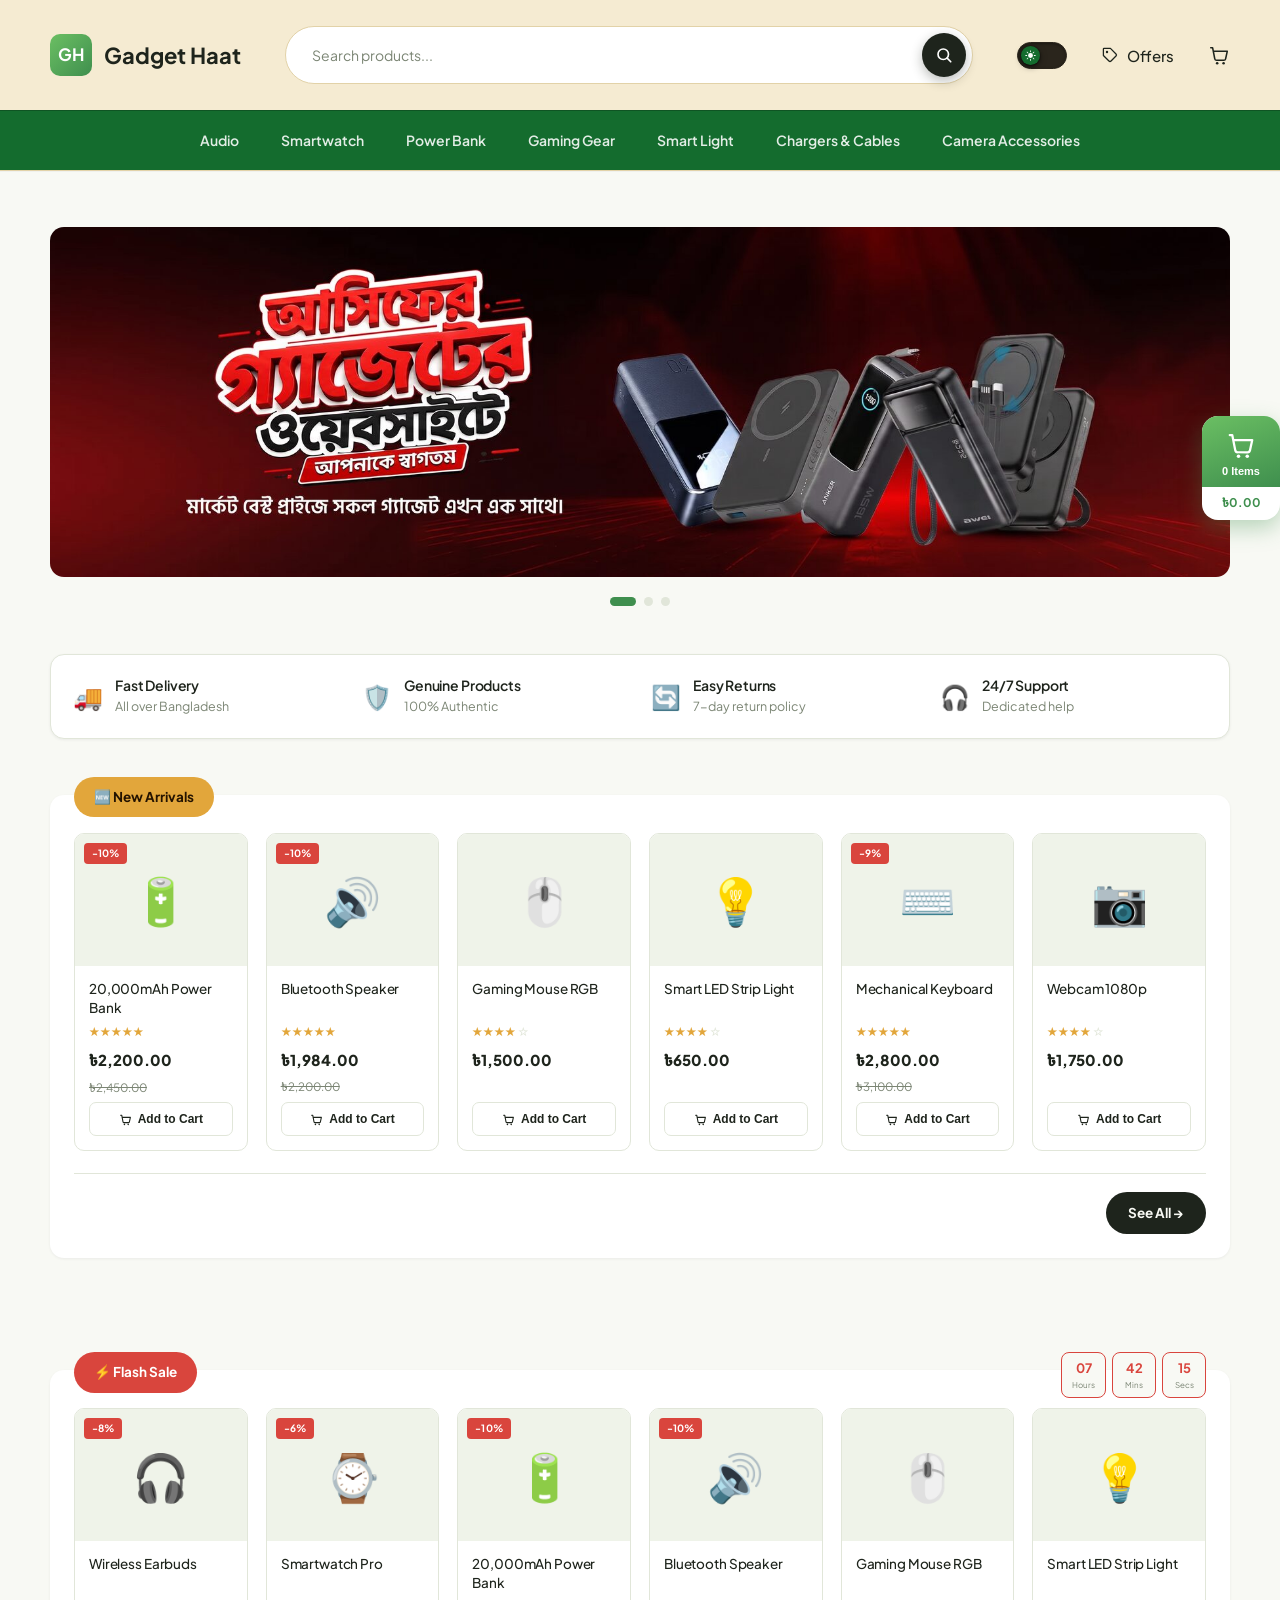
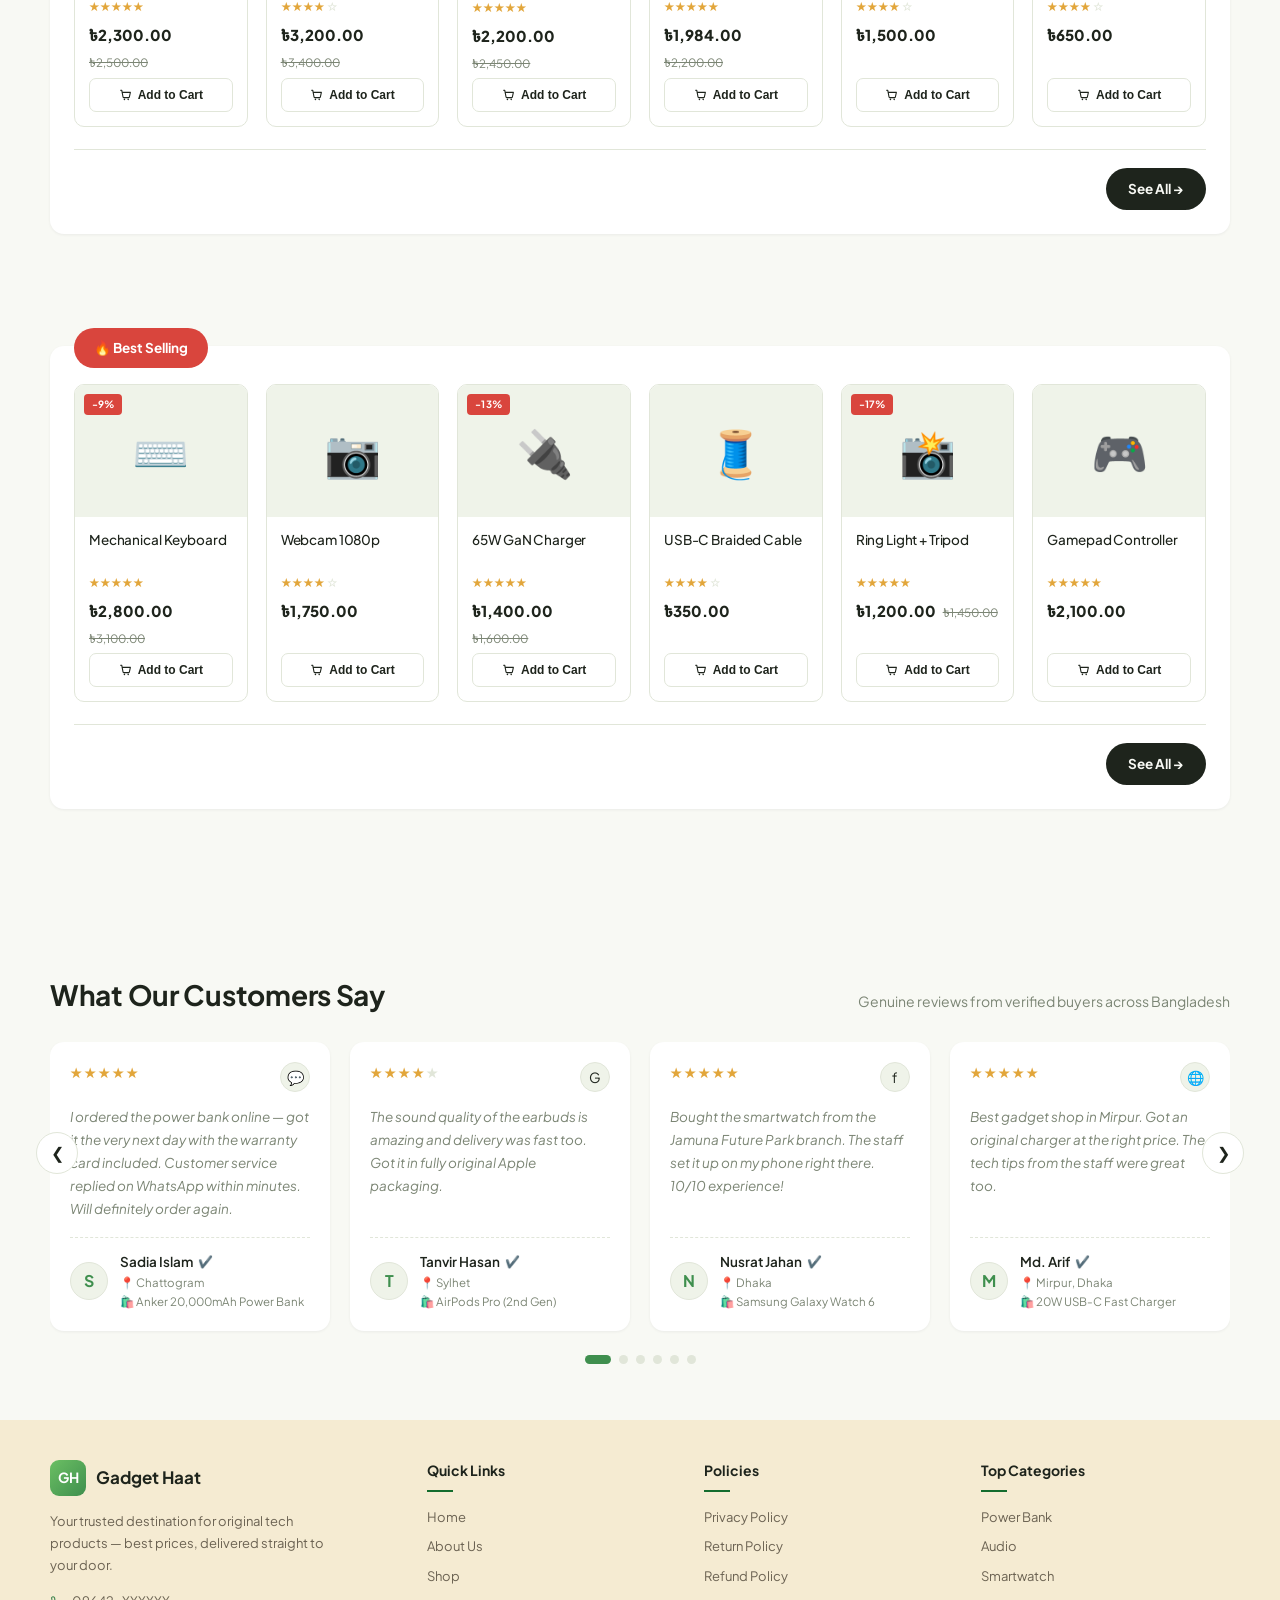
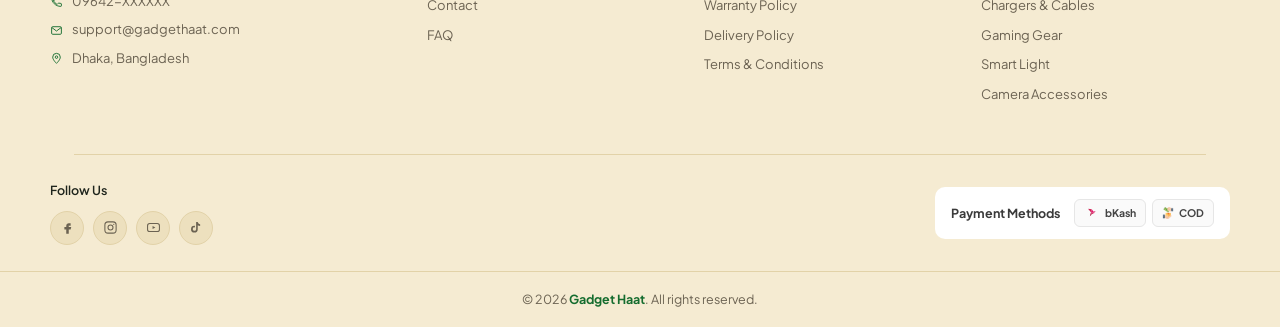
==== commit dda6eaf4: "Add files via upload" ====
--- a/index.html
+++ b/index.html
@@ -20,7 +20,7 @@
       <button type="submit"><svg width="18" height="18" viewBox="0 0 24 24" fill="none" xmlns="http://www.w3.org/2000/svg"><circle cx="11" cy="11" r="7" stroke="currentColor" stroke-width="2.2"/><line x1="21" y1="21" x2="16.2" y2="16.2" stroke="currentColor" stroke-width="2.2" stroke-linecap="round"/></svg></button>
     </form>
     <div class="header-icons">
-      <button type="button" class="theme-toggle" id="themeToggle" onclick="toggleTheme()" aria-label="Toggle dark mode"><span class="tt-knob"><span class="theme-ic"><svg viewBox="0 0 24 24" width="13" height="13" fill="none"><circle cx="12" cy="12" r="4.3" stroke="currentColor" stroke-width="2"/><path d="M12 2.5v2.6M12 18.9v2.6M4.5 4.5l1.8 1.8M17.7 17.7l1.8 1.8M2.5 12h2.6M18.9 12h2.6M4.5 19.5l1.8-1.8M17.7 6.3l1.8-1.8" stroke="currentColor" stroke-width="2" stroke-linecap="round"/></svg></span></span></button>
+      <button type="button" class="theme-toggle" id="themeToggle" onclick="toggleTheme()" aria-label="Toggle dark mode"><span class="tt-knob"><span class="theme-ic"><svg viewBox="0 0 24 24" width="13" height="13" fill="currentColor"><path fill-rule="evenodd" clip-rule="evenodd" d="M12 2.25a.75.75 0 0 1 .75.75v2.25a.75.75 0 0 1-1.5 0V3a.75.75 0 0 1 .75-.75ZM7.5 12a4.5 4.5 0 1 1 9 0 4.5 4.5 0 0 1-9 0ZM18.894 6.166a.75.75 0 0 0-1.06-1.06l-1.591 1.59a.75.75 0 1 0 1.06 1.061l1.591-1.59ZM21.75 12a.75.75 0 0 1-.75.75h-2.25a.75.75 0 0 1 0-1.5H21a.75.75 0 0 1 .75.75ZM17.834 18.894a.75.75 0 0 0 1.06-1.06l-1.59-1.591a.75.75 0 1 0-1.061 1.06l1.59 1.591ZM12 18a.75.75 0 0 1 .75.75V21a.75.75 0 0 1-1.5 0v-2.25A.75.75 0 0 1 12 18ZM7.758 17.303a.75.75 0 0 0-1.061-1.06l-1.591 1.59a.75.75 0 0 0 1.06 1.061l1.592-1.59ZM6 12a.75.75 0 0 1-.75.75H3a.75.75 0 0 1 0-1.5h2.25A.75.75 0 0 1 6 12ZM6.697 7.757a.75.75 0 0 0 1.06-1.06l-1.59-1.591a.75.75 0 0 0-1.061 1.06l1.59 1.591Z"/></svg></span></span></button>
       <a href="shop.html?offer=1" class="icon-link"><span class="ic"><svg width="18" height="18" viewBox="0 0 24 24" fill="none"><path d="M12.6 3.2 20 10.6a2 2 0 0 1 0 2.8l-6.6 6.6a2 2 0 0 1-2.8 0L3.2 12.6V4a.8.8 0 0 1 .8-.8h8.6Z" stroke="currentColor" stroke-width="1.7" stroke-linejoin="round"/><circle cx="8" cy="8" r="1.6" fill="currentColor"/></svg></span> Offers</a>
       <a href="checkout.html" class="icon-link cart-icon-wrap" data-cart-toggle="1">
         <span class="ic"><svg width="22" height="22" viewBox="0 0 24 24" fill="none"><path d="M3 4h2l2.4 12.2a2 2 0 0 0 2 1.6h7.8a2 2 0 0 0 2-1.6L21 8H6" stroke="currentColor" stroke-width="1.7" stroke-linecap="round" stroke-linejoin="round"/><circle cx="10" cy="21" r="1.4" fill="currentColor"/><circle cx="17" cy="21" r="1.4" fill="currentColor"/></svg></span>
--- a/style.css
+++ b/style.css
@@ -80,18 +80,23 @@
 }
 [data-theme="dark"] .payment-card.checked{background:#20263B;}
 .theme-toggle{
-  width:50px; height:27px; border-radius:999px; border:1px solid var(--hdr-border); background:var(--hdr-bg-alt);
+  width:50px; height:27px; border-radius:999px; border:1px solid #2A251C; background:#2A251C;
   padding:3px; cursor:pointer; flex-shrink:0; display:flex; align-items:center;
   transition:background .2s ease, border-color .2s ease;
+  box-shadow:inset 0 1px 3px rgba(0,0,0,.35);
 }
 .theme-toggle:hover{border-color:var(--hdr-accent);}
+[data-theme="dark"] .theme-toggle{
+  background:#F5EBD2; border-color:#F5EBD2;
+  box-shadow:inset 0 1px 3px rgba(0,0,0,.12);
+}
 .tt-knob{
   width:19px; height:19px; border-radius:50%; background:var(--hdr-accent); color:#FFFFFF;
   display:flex; align-items:center; justify-content:center; flex-shrink:0;
   transform:translateX(0); transition:transform .3s cubic-bezier(.4,0,.2,1), background .2s ease;
-  box-shadow:0 1px 3px rgba(0,0,0,.25);
-}
-[data-theme="dark"] .tt-knob{transform:translateX(23px);}
+  box-shadow:0 2px 6px rgba(0,0,0,.5), 0 1px 2px rgba(0,0,0,.35), 0 0 0 1px rgba(0,0,0,.15);
+}
+[data-theme="dark"] .tt-knob{transform:translateX(23px); color:#12160F;}
 .theme-ic{display:flex; align-items:center; justify-content:center;}
 *{box-sizing:border-box; margin:0; padding:0;}
 html{scroll-behavior:smooth; overflow-x:hidden;}
@@ -164,12 +169,12 @@
 .search-form input::placeholder{color:#7B8574;}
 .search-form button{
   position:static; flex-shrink:0; width:44px; height:44px; border-radius:50%;
-  background:linear-gradient(135deg, var(--accent-2), var(--accent)); color:#fff; border:none; margin:0; padding:0;
+  background:#1E241C; color:#fff; border:none; margin:0; padding:0;
   display:flex; align-items:center; justify-content:center; font-size:16px; line-height:1; cursor:pointer;
-  box-shadow:0 4px 12px rgba(63,143,78,.35);
-  transition:box-shadow .15s ease, transform .15s ease;
-}
-.search-form button:hover{box-shadow:0 4px 16px rgba(63,143,78,.5); transform:translateY(-1px);}
+  box-shadow:0 4px 12px rgba(30,36,28,.3);
+  transition:box-shadow .15s ease, transform .15s ease, background .15s ease;
+}
+.search-form button:hover{background:#2E362B; box-shadow:0 4px 16px rgba(30,36,28,.45); transform:translateY(-1px);}
 
 .header-icons{display:flex; align-items:center; gap:34px; flex-shrink:0;}
 .icon-link{
@@ -746,6 +751,24 @@
 }
 .confirm-box.show{display:block;}
 
+/* field-level validation tooltip (replaces native browser "please fill out this field" bubble) */
+.field-notice{
+  position:fixed; z-index:600; display:flex; align-items:flex-start; gap:8px;
+  background:#33362E; color:#fff; padding:9px 13px 9px 10px; border-radius:9px;
+  font-size:13px; line-height:1.45; font-weight:500; box-shadow:0 12px 30px rgba(0,0,0,.3);
+  opacity:0; transform:translateY(6px); pointer-events:none; max-width:270px;
+  transition:opacity .16s ease, transform .16s ease;
+}
+.field-notice.show{opacity:1; transform:translateY(0);}
+.field-notice::before{
+  content:""; position:absolute; top:-7px; left:20px;
+  border-left:7px solid transparent; border-right:7px solid transparent; border-bottom:7px solid #33362E;
+}
+.field-notice .fn-ic{
+  flex:none; width:17px; height:17px; margin-top:1px; border-radius:4px; background:var(--warm);
+  color:#33362E; display:flex; align-items:center; justify-content:center; font-size:12px; font-weight:900;
+}
+
 /* searchable custom select (district / thana) */
 .custom-select{position:relative;}
 .cs-trigger{
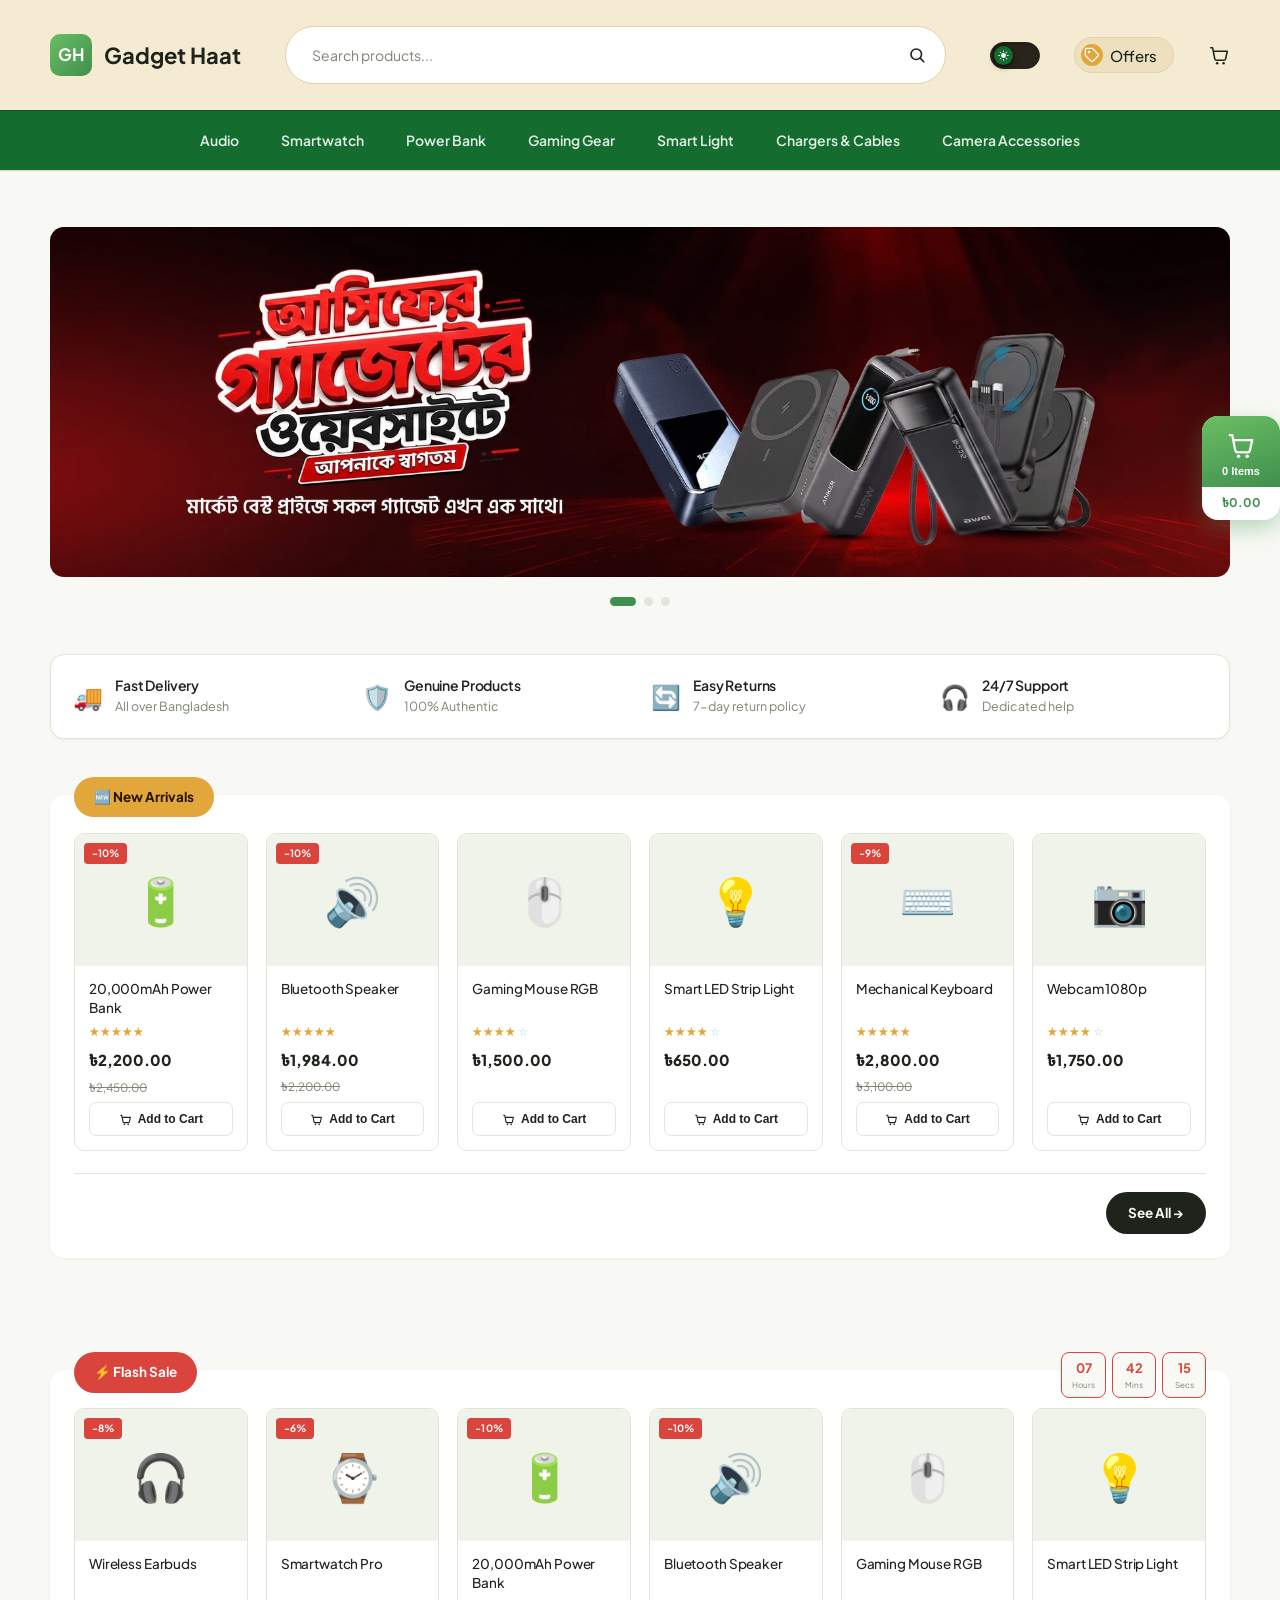
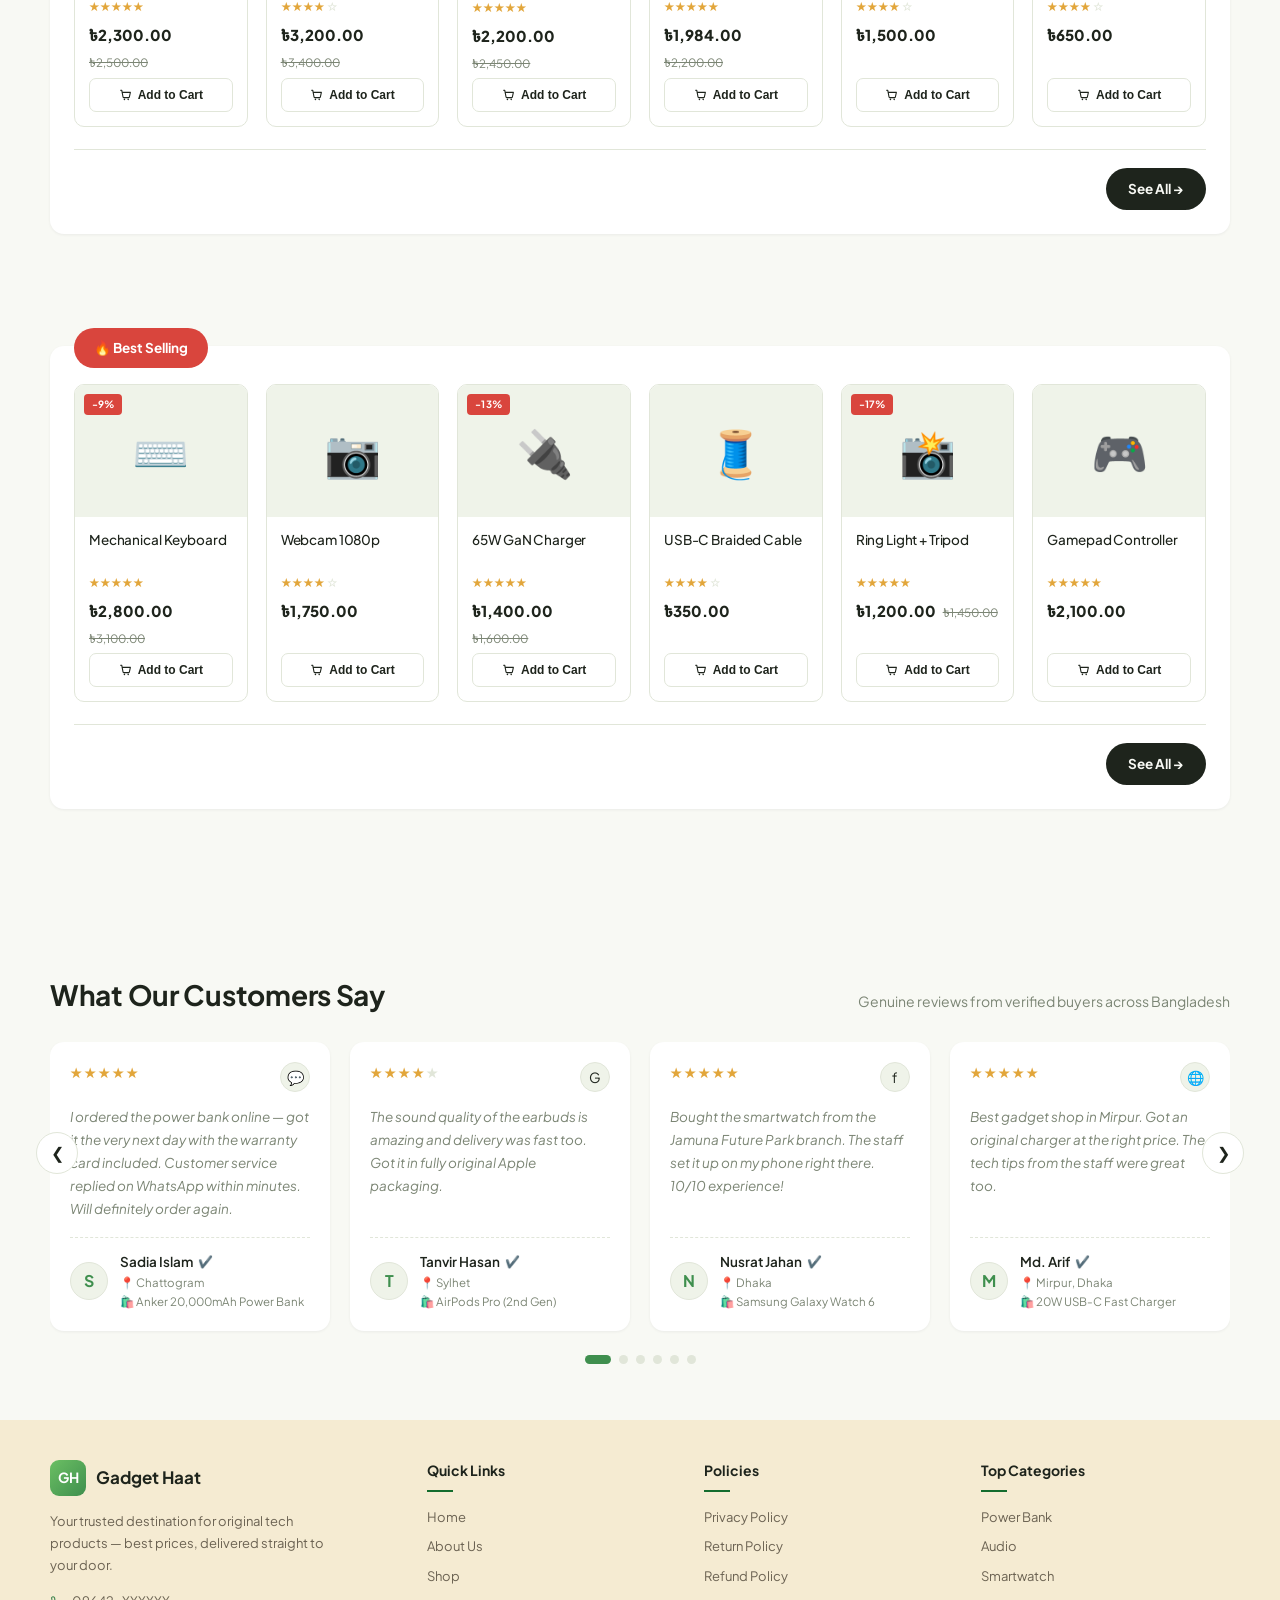
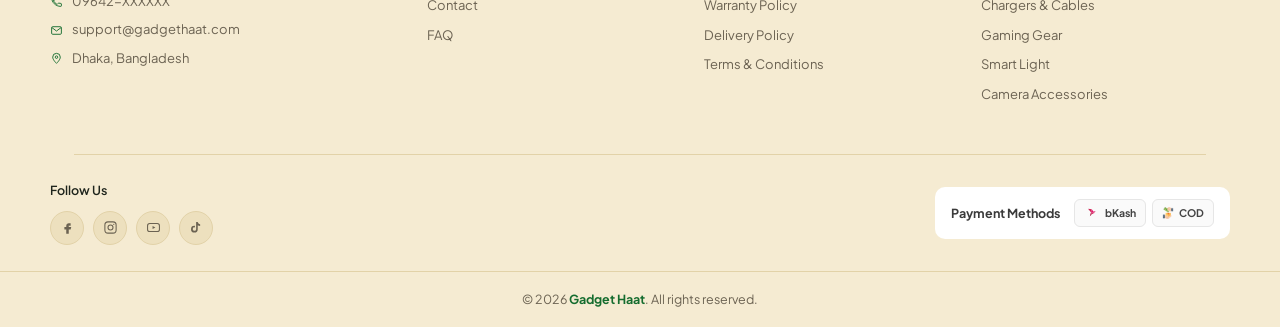
==== commit de0c6329: "Add files via upload" ====
--- a/index.html
+++ b/index.html
@@ -16,7 +16,7 @@
   <div class="wrap top-header">
     <a href="index.html" class="logo"><div class="logo-mark">GH</div>Gadget Haat</a>
     <form class="search-form" onsubmit="return doSearch(event)">
-      <input type="text" id="searchInput" placeholder="Search products...">
+      <input type="text" id="searchInput" aria-label="Search products" placeholder="Search products...">
       <button type="submit"><svg width="18" height="18" viewBox="0 0 24 24" fill="none" xmlns="http://www.w3.org/2000/svg"><circle cx="11" cy="11" r="7" stroke="currentColor" stroke-width="2.2"/><line x1="21" y1="21" x2="16.2" y2="16.2" stroke="currentColor" stroke-width="2.2" stroke-linecap="round"/></svg></button>
     </form>
     <div class="header-icons">
--- a/style.css
+++ b/style.css
@@ -169,12 +169,19 @@
 .search-form input::placeholder{color:#7B8574;}
 .search-form button{
   position:static; flex-shrink:0; width:44px; height:44px; border-radius:50%;
-  background:#1E241C; color:#fff; border:none; margin:0; padding:0;
+  background:transparent; color:#1E241C; border:none; margin:0; padding:0;
   display:flex; align-items:center; justify-content:center; font-size:16px; line-height:1; cursor:pointer;
+  box-shadow:none;
+  transition:box-shadow .15s ease, transform .15s ease, background .15s ease, color .15s ease;
+}
+.search-form button:hover,
+.search-form button:focus-visible,
+.search-form button:active{
+  background:#42463E; color:#fff;
   box-shadow:0 4px 12px rgba(30,36,28,.3);
-  transition:box-shadow .15s ease, transform .15s ease, background .15s ease;
-}
-.search-form button:hover{background:#2E362B; box-shadow:0 4px 16px rgba(30,36,28,.45); transform:translateY(-1px);}
+}
+.search-form button:active{background:#2E322A; transform:translateY(0);}
+.search-form button:hover{transform:translateY(-1px);}
 
 .header-icons{display:flex; align-items:center; gap:34px; flex-shrink:0;}
 .icon-link{
@@ -185,13 +192,23 @@
 .icon-link .ic{display:flex; align-items:center; line-height:1;}
 .icon-link:hover{color:var(--hdr-accent);}
 .header-icons a[href*="offer"]{
-  padding:8px 14px; margin:-8px -14px; border-radius:999px;
+  display:flex; align-items:center; gap:7px;
+  padding:6px 16px 6px 6px; border-radius:999px;
+  background:var(--hdr-bg-alt); border:1px solid var(--hdr-border);
+  transition:background .2s ease, border-color .2s ease, color .2s ease, transform .15s ease, box-shadow .15s ease;
+}
+.header-icons a[href*="offer"] .ic{
+  width:22px; height:22px; border-radius:50%; background:var(--warm); color:#fff;
+  display:flex; align-items:center; justify-content:center; flex-shrink:0;
   transition:background .2s ease, color .2s ease;
 }
 .header-icons a[href*="offer"]:hover{
   color:#fff;
-  background:linear-gradient(135deg, var(--accent-2), var(--accent));
-}
+  background:var(--warm); border-color:var(--warm);
+  transform:translateY(-1px);
+  box-shadow:0 4px 14px rgba(226,166,59,.35);
+}
+.header-icons a[href*="offer"]:hover .ic{background:#fff; color:var(--warm);}
 .cart-icon-wrap{position:relative;}
 .cart-badge{
   position:absolute; top:-7px; right:-9px; background:var(--accent); color:#fff;
@@ -275,6 +292,7 @@
   .header-icons{gap:14px;}
   .icon-link{font-size:0; gap:0;}
   .icon-link .ic{font-size:initial;}
+  .header-icons a[href*="offer"]{padding:9px;}
   .search-form input{padding:11px 8px 11px 16px; font-size:13.5px;}
   .search-form button{width:38px; height:38px;}
 }
@@ -793,7 +811,7 @@
   padding:9px 34px 9px 12px; font-size:14px; color:var(--text); font-family:inherit;
 }
 .cs-search-wrap input:focus{outline:none; border-color:var(--accent);}
-.cs-search-ic{position:absolute; right:22px; top:50%; transform:translateY(-50%); color:var(--text-dim); font-size:13px; pointer-events:none;}
+.cs-search-ic{position:absolute; right:22px; top:50%; transform:translateY(-50%); color:var(--text-dim); pointer-events:none; display:flex; align-items:center;}
 .cs-options{max-height:200px; overflow-y:auto;}
 .cs-option{padding:11px 16px; font-size:14px; cursor:pointer; color:var(--text);}
 .cs-option:hover{background:var(--bg-alt);}
@@ -895,7 +913,7 @@
   font-size:15px; color:var(--text-dim); cursor:pointer; padding:6px;
 }
 .modal-close:hover{color:var(--accent);}
-.os-check{font-size:34px; margin-bottom:10px;}
+.os-check{margin-bottom:10px; display:flex;}
 .order-success-modal h3{font-size:19px; margin-bottom:12px; color:var(--text);}
 .os-order-no{font-weight:700; color:var(--accent); margin-bottom:14px; font-family:'Plus Jakarta Sans','Noto Sans Bengali'; font-size:15px;}
 .os-items{font-size:13.5px; color:var(--text-dim); margin-bottom:14px; line-height:1.7;}
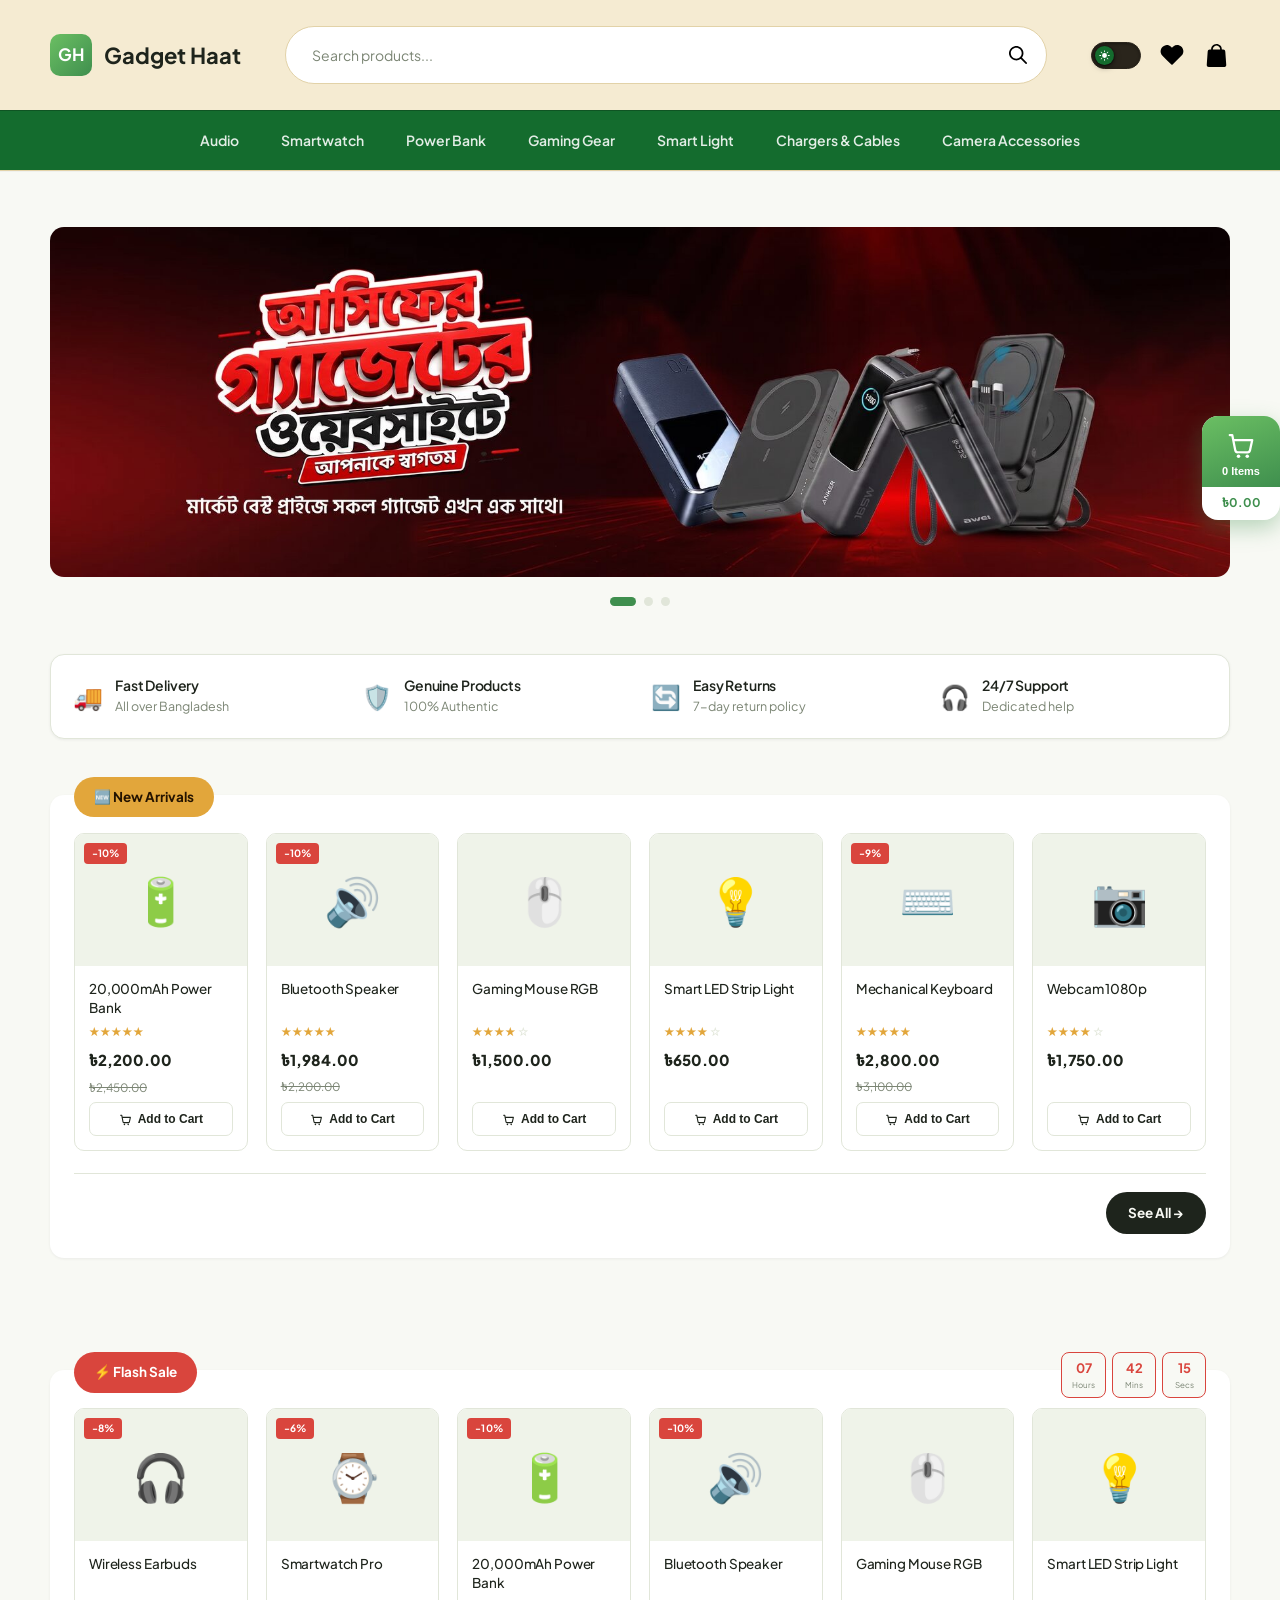
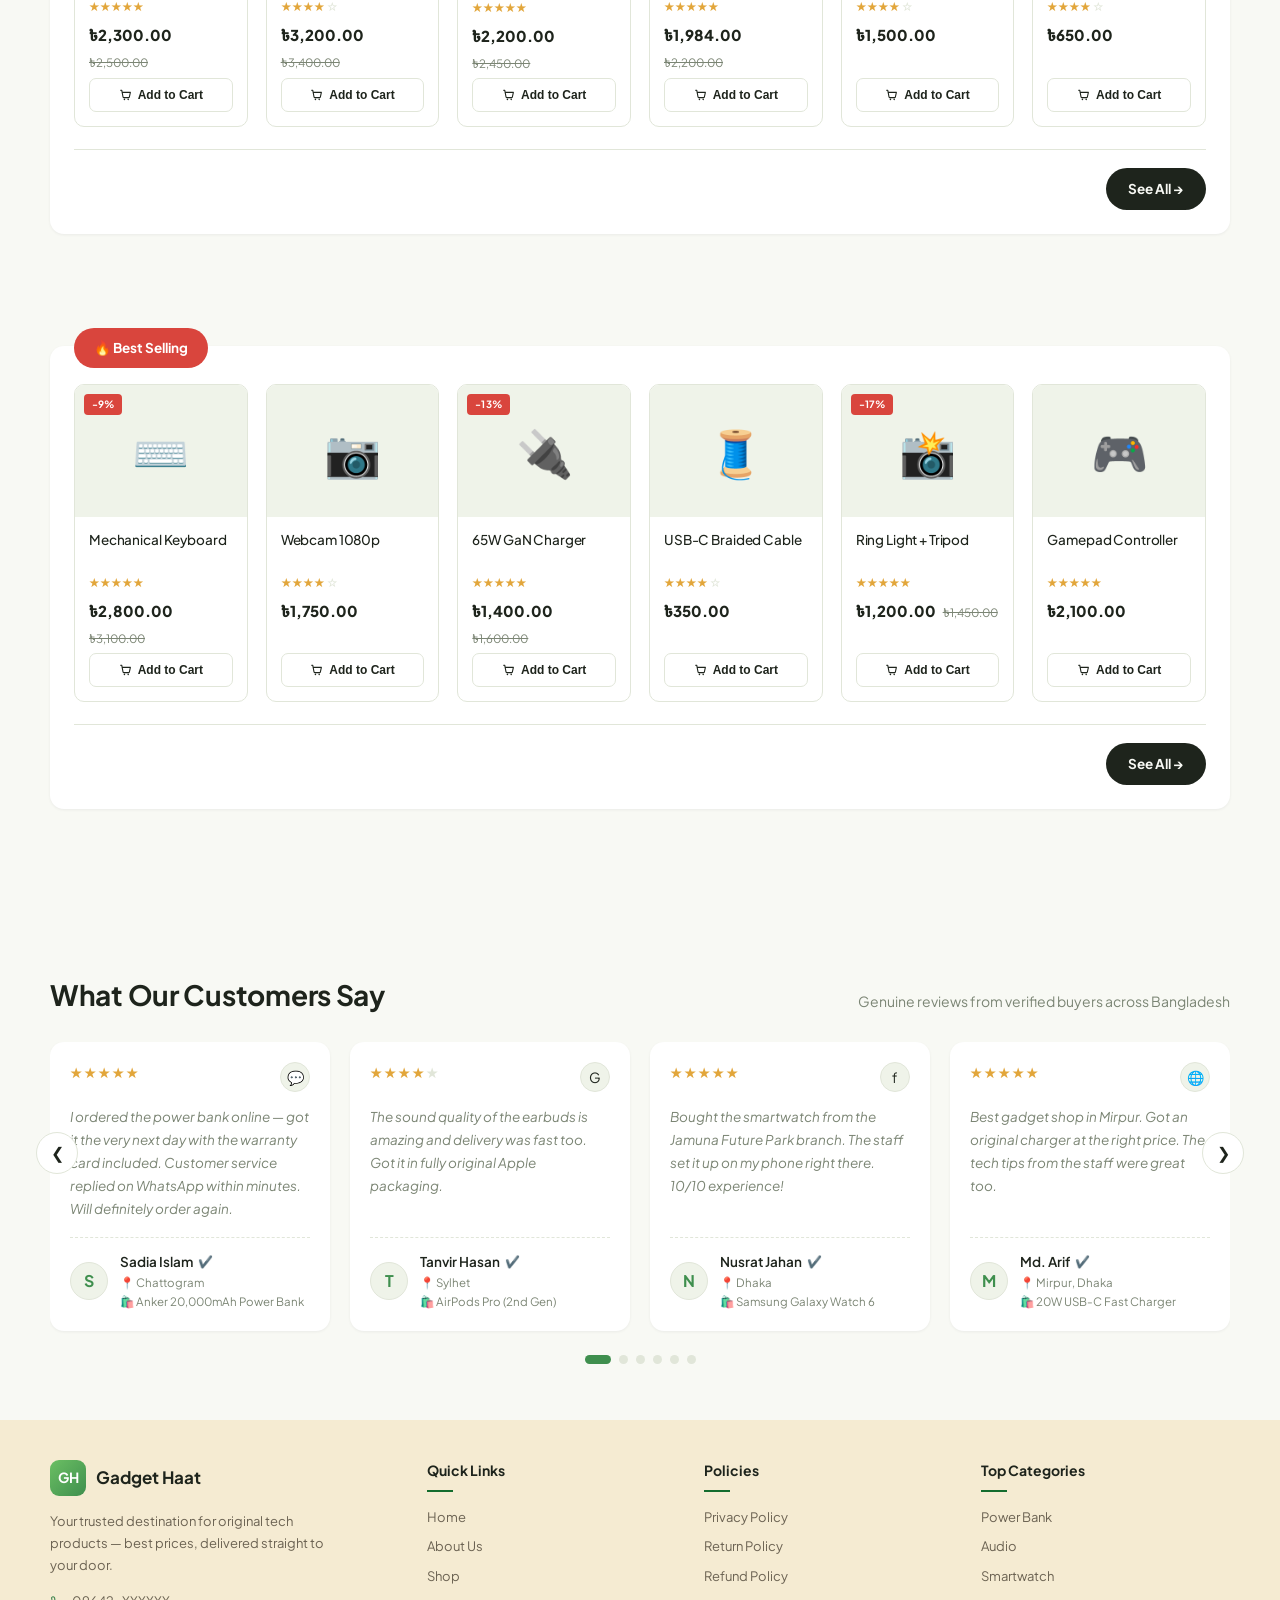
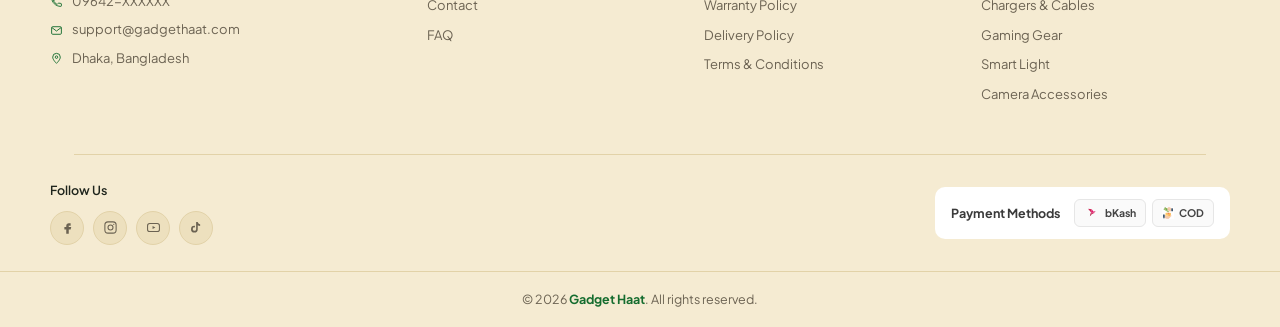
==== commit 395bd0e8: "Add files via upload" ====
--- a/index.html
+++ b/index.html
@@ -17,13 +17,13 @@
     <a href="index.html" class="logo"><div class="logo-mark">GH</div>Gadget Haat</a>
     <form class="search-form" onsubmit="return doSearch(event)">
       <input type="text" id="searchInput" aria-label="Search products" placeholder="Search products...">
-      <button type="submit"><svg width="18" height="18" viewBox="0 0 24 24" fill="none" xmlns="http://www.w3.org/2000/svg"><circle cx="11" cy="11" r="7" stroke="currentColor" stroke-width="2.2"/><line x1="21" y1="21" x2="16.2" y2="16.2" stroke="currentColor" stroke-width="2.2" stroke-linecap="round"/></svg></button>
+      <button type="submit"><img src="search-icon.svg" alt="" class="search-ic-img"></button>
     </form>
     <div class="header-icons">
       <button type="button" class="theme-toggle" id="themeToggle" onclick="toggleTheme()" aria-label="Toggle dark mode"><span class="tt-knob"><span class="theme-ic"><svg viewBox="0 0 24 24" width="13" height="13" fill="currentColor"><path fill-rule="evenodd" clip-rule="evenodd" d="M12 2.25a.75.75 0 0 1 .75.75v2.25a.75.75 0 0 1-1.5 0V3a.75.75 0 0 1 .75-.75ZM7.5 12a4.5 4.5 0 1 1 9 0 4.5 4.5 0 0 1-9 0ZM18.894 6.166a.75.75 0 0 0-1.06-1.06l-1.591 1.59a.75.75 0 1 0 1.06 1.061l1.591-1.59ZM21.75 12a.75.75 0 0 1-.75.75h-2.25a.75.75 0 0 1 0-1.5H21a.75.75 0 0 1 .75.75ZM17.834 18.894a.75.75 0 0 0 1.06-1.06l-1.59-1.591a.75.75 0 1 0-1.061 1.06l1.59 1.591ZM12 18a.75.75 0 0 1 .75.75V21a.75.75 0 0 1-1.5 0v-2.25A.75.75 0 0 1 12 18ZM7.758 17.303a.75.75 0 0 0-1.061-1.06l-1.591 1.59a.75.75 0 0 0 1.06 1.061l1.592-1.59ZM6 12a.75.75 0 0 1-.75.75H3a.75.75 0 0 1 0-1.5h2.25A.75.75 0 0 1 6 12ZM6.697 7.757a.75.75 0 0 0 1.06-1.06l-1.59-1.591a.75.75 0 0 0-1.061 1.06l1.59 1.591Z"/></svg></span></span></button>
-      <a href="shop.html?offer=1" class="icon-link"><span class="ic"><svg width="18" height="18" viewBox="0 0 24 24" fill="none"><path d="M12.6 3.2 20 10.6a2 2 0 0 1 0 2.8l-6.6 6.6a2 2 0 0 1-2.8 0L3.2 12.6V4a.8.8 0 0 1 .8-.8h8.6Z" stroke="currentColor" stroke-width="1.7" stroke-linejoin="round"/><circle cx="8" cy="8" r="1.6" fill="currentColor"/></svg></span> Offers</a>
+      <a href="shop.html?wishlist=1" class="icon-link wishlist-icon-wrap" aria-label="Wishlist"><span class="ic"><img src="wishlist.svg" alt="" class="hdr-ic-img"></span><span class="cart-badge mono hide" id="wishlistCount">0</span></a>
       <a href="checkout.html" class="icon-link cart-icon-wrap" data-cart-toggle="1">
-        <span class="ic"><svg width="22" height="22" viewBox="0 0 24 24" fill="none"><path d="M3 4h2l2.4 12.2a2 2 0 0 0 2 1.6h7.8a2 2 0 0 0 2-1.6L21 8H6" stroke="currentColor" stroke-width="1.7" stroke-linecap="round" stroke-linejoin="round"/><circle cx="10" cy="21" r="1.4" fill="currentColor"/><circle cx="17" cy="21" r="1.4" fill="currentColor"/></svg></span>
+        <span class="ic"><img src="shopping-bag.svg" alt="" class="hdr-ic-img"></span>
         <span class="cart-badge mono hide" id="cartCount">0</span>
       </a>
     </div>
@@ -199,7 +199,7 @@
       <span class="label">Payment Methods</span>
       <div class="pay-badges">
         <span class="pay-badge" style="display:inline-flex; align-items:center; gap:5px;"><img src="bkash-logo.svg" alt="bKash" style="height:11px; width:auto;">bKash</span>
-        <span class="pay-badge" style="display:inline-flex; align-items:center; gap:5px;"><img src="cod-icon.png" alt="Cash on Delivery" style="height:12px; width:auto;">COD</span>
+        <span class="pay-badge" style="display:inline-flex; align-items:center; gap:5px;"><img src="cash-on-delivery.svg" alt="Cash on Delivery" style="height:12px; width:auto;">COD</span>
       </div>
     </div>
   </div>
--- a/style.css
+++ b/style.css
@@ -182,8 +182,12 @@
 }
 .search-form button:active{background:#2E322A; transform:translateY(0);}
 .search-form button:hover{transform:translateY(-1px);}
-
-.header-icons{display:flex; align-items:center; gap:34px; flex-shrink:0;}
+.search-ic-img{width:18px; height:18px; display:block; object-fit:contain; filter:brightness(0) saturate(100%); transition:filter .15s ease;}
+.search-form button:hover .search-ic-img,
+.search-form button:focus-visible .search-ic-img,
+.search-form button:active .search-ic-img{filter:brightness(0) saturate(100%) invert(1);}
+
+.header-icons{display:flex; align-items:center; gap:18px; flex-shrink:0;}
 .icon-link{
   display:flex; align-items:center; gap:8px; font-size:15px; font-weight:500;
   color:var(--hdr-text); background:none; border:none; padding:0; cursor:pointer; line-height:1;
@@ -191,25 +195,12 @@
 }
 .icon-link .ic{display:flex; align-items:center; line-height:1;}
 .icon-link:hover{color:var(--hdr-accent);}
-.header-icons a[href*="offer"]{
-  display:flex; align-items:center; gap:7px;
-  padding:6px 16px 6px 6px; border-radius:999px;
-  background:var(--hdr-bg-alt); border:1px solid var(--hdr-border);
-  transition:background .2s ease, border-color .2s ease, color .2s ease, transform .15s ease, box-shadow .15s ease;
-}
-.header-icons a[href*="offer"] .ic{
-  width:22px; height:22px; border-radius:50%; background:var(--warm); color:#fff;
-  display:flex; align-items:center; justify-content:center; flex-shrink:0;
-  transition:background .2s ease, color .2s ease;
-}
-.header-icons a[href*="offer"]:hover{
-  color:#fff;
-  background:var(--warm); border-color:var(--warm);
-  transform:translateY(-1px);
-  box-shadow:0 4px 14px rgba(226,166,59,.35);
-}
-.header-icons a[href*="offer"]:hover .ic{background:#fff; color:var(--warm);}
+.hdr-ic-img{width:26px; height:26px; display:block; object-fit:contain; opacity:1; filter:brightness(0) saturate(100%); transition:transform .15s ease;}
+.icon-link:hover .hdr-ic-img{transform:translateY(-1px);}
+.cart-icon-wrap .hdr-ic-img{width:27px; height:27px;}
+[data-theme="dark"] .hdr-ic-img{filter:brightness(0) saturate(100%) invert(1);}
 .cart-icon-wrap{position:relative;}
+.wishlist-icon-wrap{position:relative;}
 .cart-badge{
   position:absolute; top:-7px; right:-9px; background:var(--accent); color:#fff;
   font-size:10px; font-weight:700; min-width:16px; height:16px; border-radius:50%;
@@ -283,16 +274,15 @@
   .top-header .logo{order:1;}
   .top-header .header-icons{order:2; margin-left:auto;}
   .search-form{order:3; flex:1 1 100%;}
-  .header-icons{gap:18px;}
+  .header-icons{gap:14px;}
 }
 @media (max-width:460px){
   .top-header{padding:14px 0 12px; gap:10px 14px;}
   .top-header .logo{font-size:18px; gap:8px;}
   .top-header .logo-mark{width:34px; height:34px; font-size:14px;}
-  .header-icons{gap:14px;}
+  .header-icons{gap:11px;}
   .icon-link{font-size:0; gap:0;}
   .icon-link .ic{font-size:initial;}
-  .header-icons a[href*="offer"]{padding:9px;}
   .search-form input{padding:11px 8px 11px 16px; font-size:13.5px;}
   .search-form button{width:38px; height:38px;}
 }
@@ -679,6 +669,7 @@
 .shop-crumb .crumb-current{color:var(--text); font-weight:600;}
 
 .shop-layout{display:grid; grid-template-columns:260px 1fr; gap:32px; align-items:start;}
+.shop-layout.no-sidebar{grid-template-columns:1fr;}
 
 .shop-sidebar{
   background:var(--card); border:none; border-radius:var(--radius);
@@ -720,11 +711,14 @@
 }
 
 .empty-banner{
-  display:flex; align-items:center; gap:12px; background:var(--accent-dim); border:1px solid var(--accent);
-  color:var(--text); padding:18px 20px; border-radius:10px; font-size:15px;
+  display:flex; align-items:center; justify-content:center; gap:12px; background:var(--card); border:1px solid var(--border);
+  color:var(--text); padding:18px 20px; border-radius:var(--radius); font-size:15px; text-align:center;
+  box-shadow:0 1px 3px rgba(16,24,40,.06);
 }
 .empty-banner .ic{font-size:17px; flex:0 0 auto;}
 .empty-banner.hide{display:none;}
+.empty-state-ic-img{width:20px; height:20px; display:block; object-fit:contain; filter:brightness(0) saturate(100%); opacity:.75;}
+[data-theme="dark"] .empty-state-ic-img{filter:brightness(0) saturate(100%) invert(1); opacity:.85;}
 
 /* order/booking section */
 .order-section{background:var(--bg-alt); border-top:1px solid var(--border); border-bottom:1px solid var(--border);}
@@ -878,10 +872,11 @@
 .payment-card .pm-label{flex:1; font-size:15px; font-weight:500;}
 .payment-card .pm-check{
   width:20px; height:20px; border-radius:50%; border:2px solid var(--border); flex-shrink:0;
-  display:flex; align-items:center; justify-content:center;
+  display:flex; align-items:center; justify-content:center; overflow:hidden;
 }
 .payment-card.checked{border-color:var(--accent); background:#DDE8FF;}
-.payment-card.checked .pm-check{background:var(--accent); border-color:var(--accent); color:var(--on-accent); font-size:11px;}
+.payment-card.checked .pm-check{border-color:transparent;}
+.pm-check-img{width:20px; height:20px; display:block; object-fit:contain;}
 
 .bkash-box{background:var(--card); border:1px solid var(--text); border-radius:10px; padding:16px; margin-bottom:16px;}
 .bkash-note{font-size:13.5px; color:var(--text); margin-bottom:10px;}
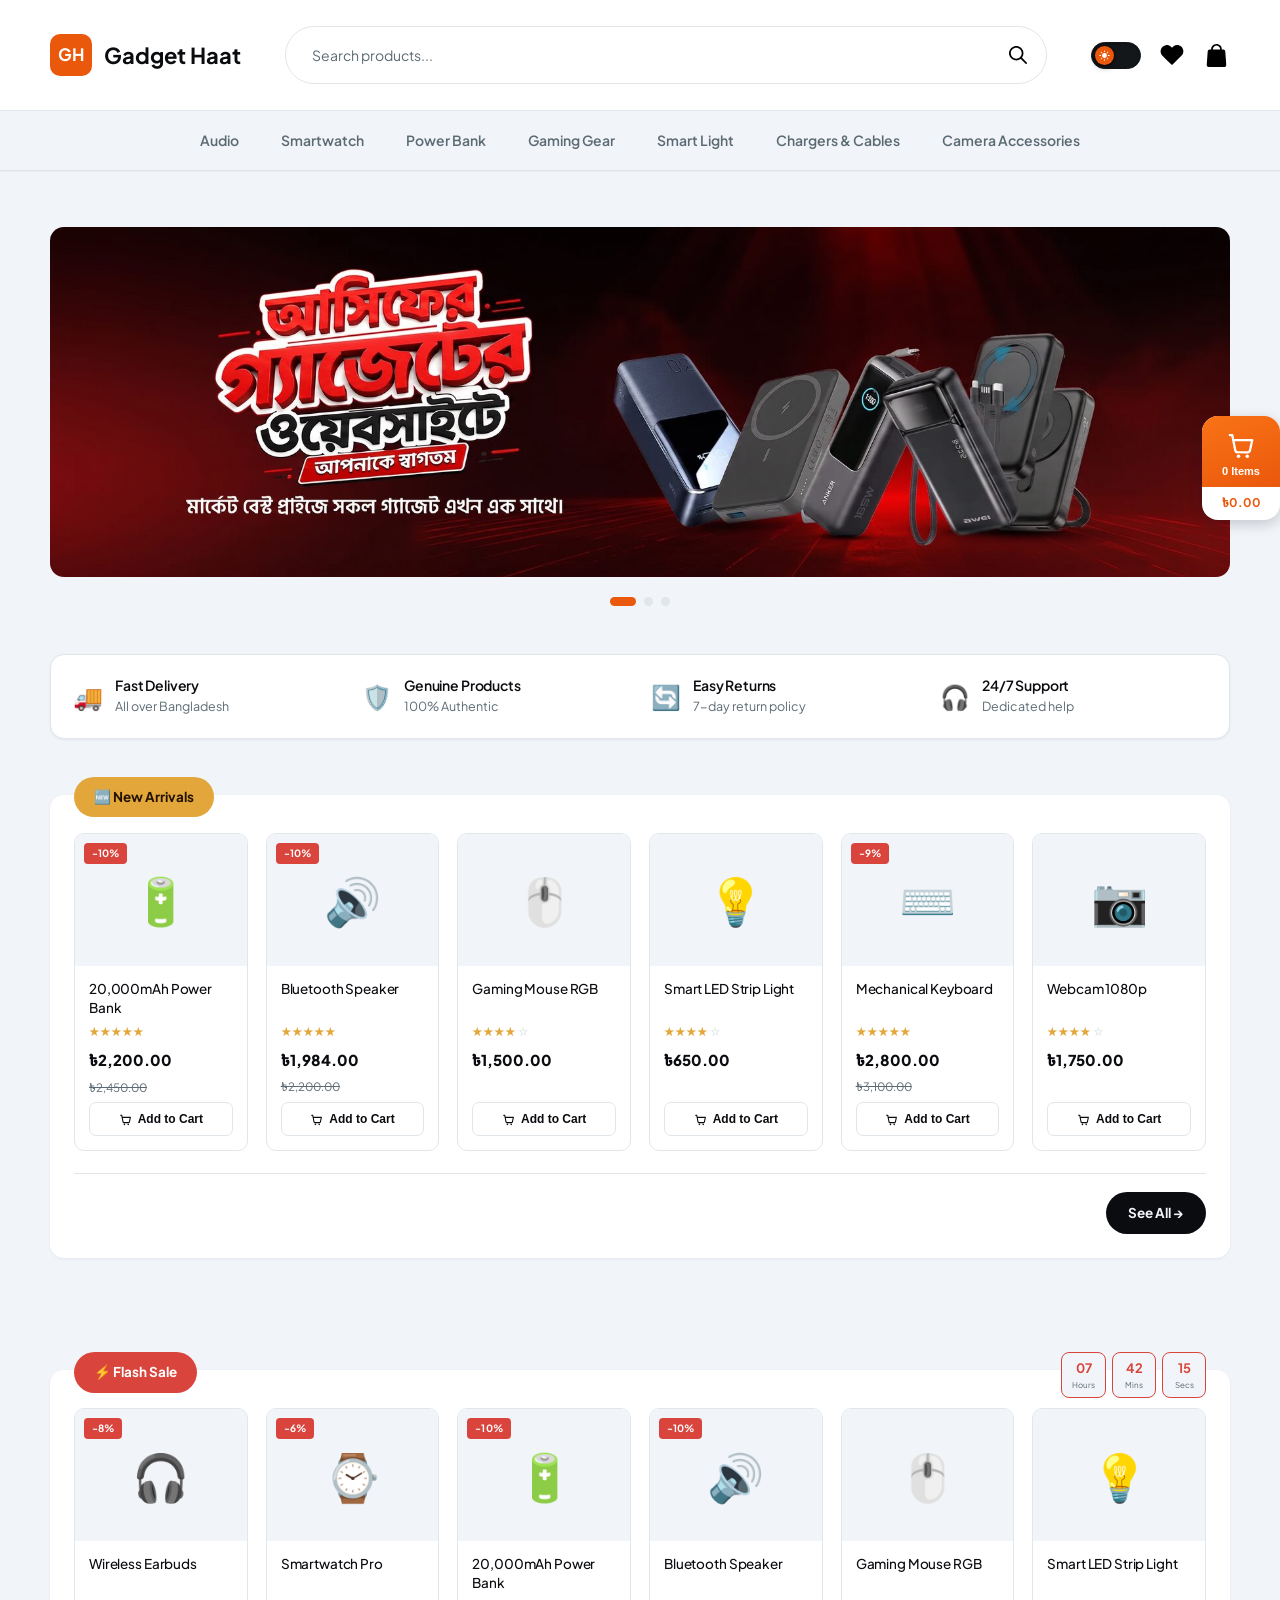
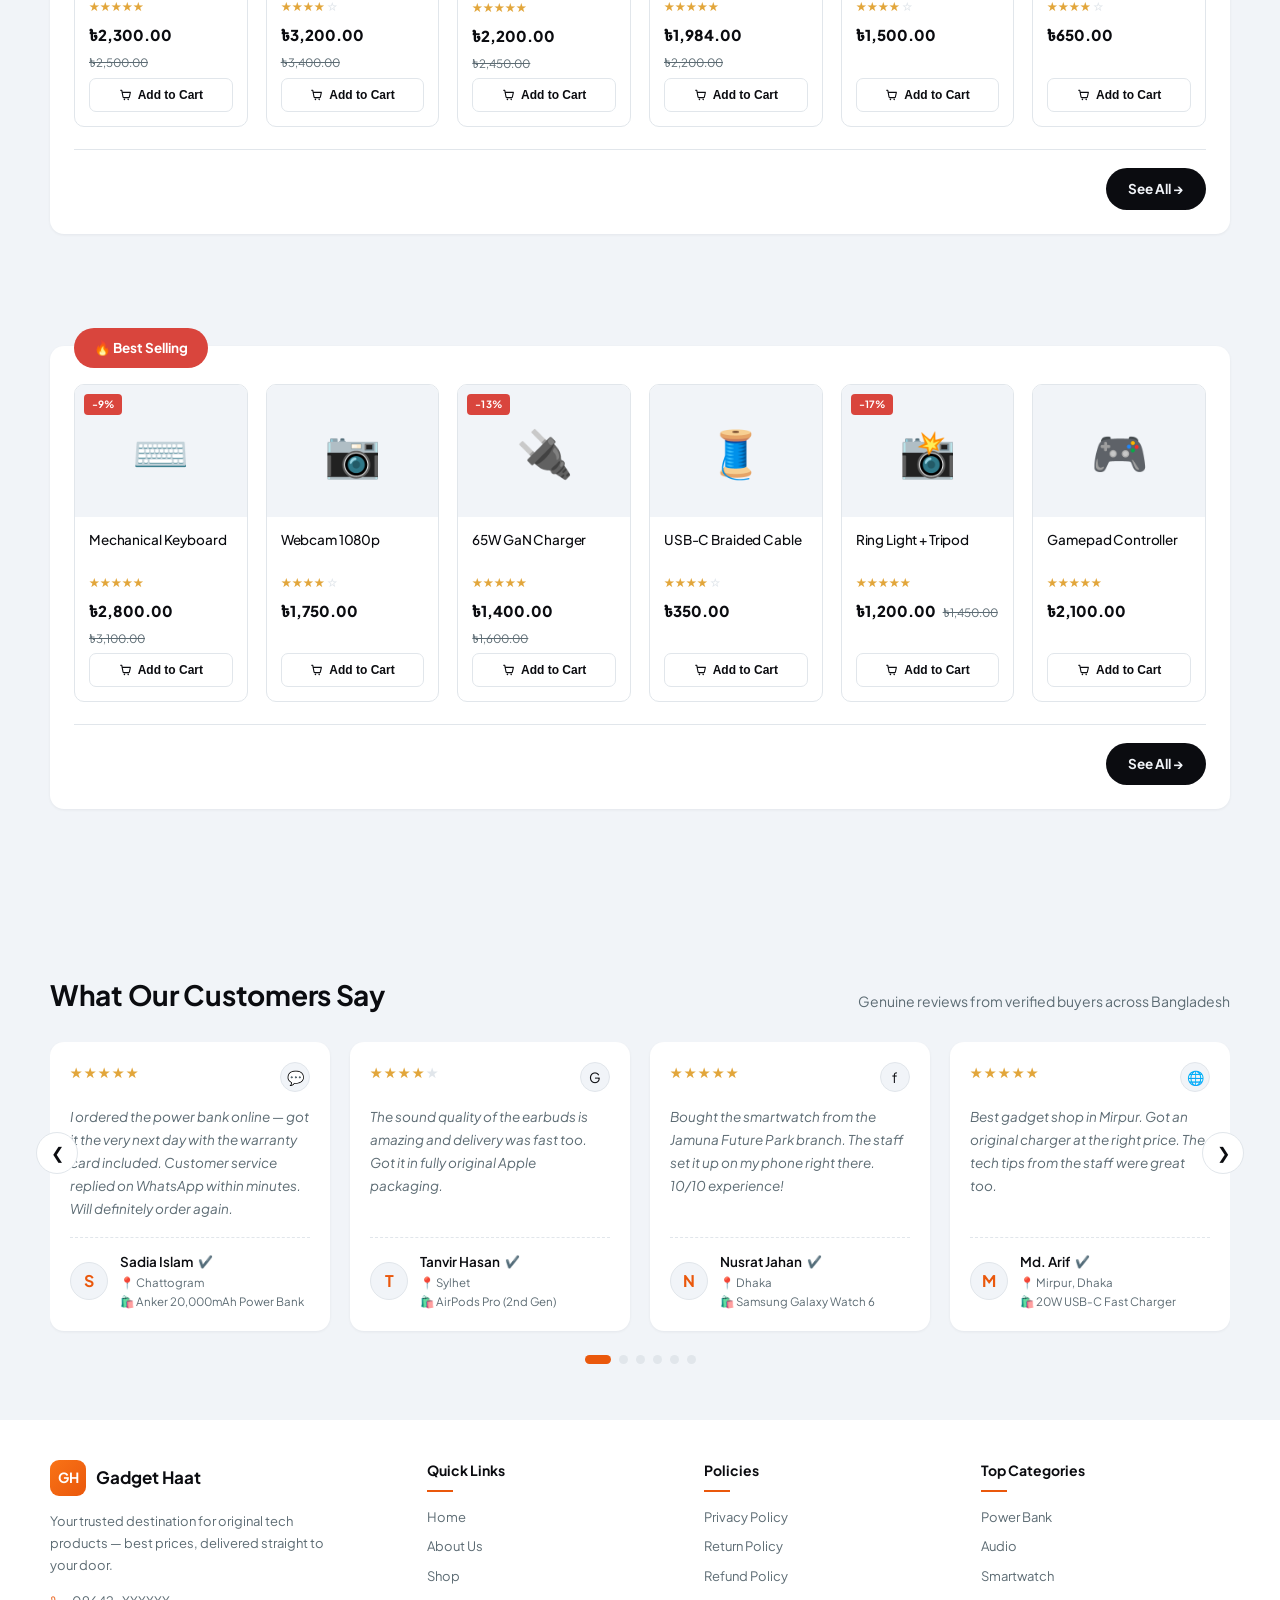
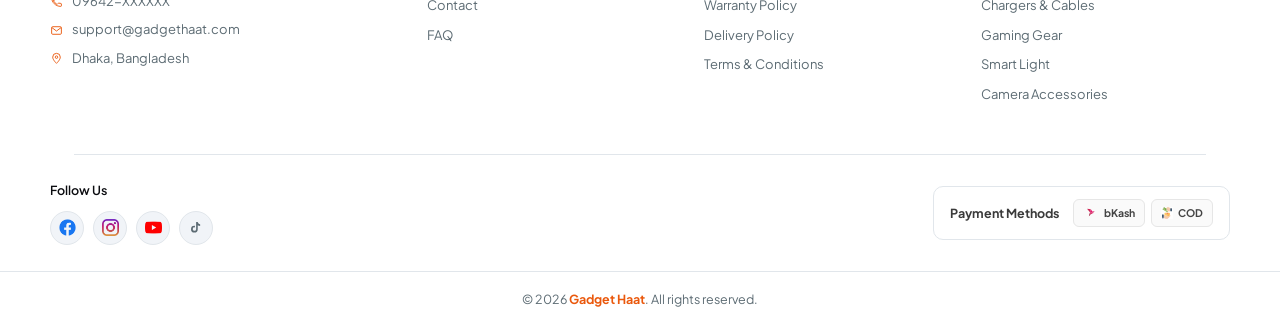
==== commit 040c7660: "Add files via upload" ====
--- a/index.html
+++ b/index.html
@@ -189,9 +189,9 @@
     <div class="footer-social">
       <h6>Follow Us</h6>
       <div class="social-icons">
-        <a href="#" aria-label="Facebook"><svg width="15" height="15" viewBox="0 0 24 24" fill="currentColor"><path d="M14 9h3V5h-3c-2.2 0-4 1.8-4 4v2H7v4h3v7h4v-7h3l1-4h-4V9c0-.6.4-1 1-1Z"/></svg></a>
-        <a href="#" aria-label="Instagram"><svg width="15" height="15" viewBox="0 0 24 24" fill="none"><rect x="3" y="3" width="18" height="18" rx="5" stroke="currentColor" stroke-width="1.7"/><circle cx="12" cy="12" r="4" stroke="currentColor" stroke-width="1.7"/><circle cx="17.2" cy="6.8" r="1" fill="currentColor"/></svg></a>
-        <a href="#" aria-label="YouTube"><svg width="15" height="15" viewBox="0 0 24 24" fill="none"><rect x="2.5" y="5.5" width="19" height="13" rx="3.5" stroke="currentColor" stroke-width="1.7"/><path d="M10.5 9.5v5l4.5-2.5-4.5-2.5Z" fill="currentColor"/></svg></a>
+        <a href="#" aria-label="Facebook"><img src="facebook-icon.png" alt="Facebook"></a>
+        <a href="#" aria-label="Instagram"><img src="instagram-icon.png" alt="Instagram"></a>
+        <a href="#" aria-label="YouTube"><img src="youtube-icon.png" alt="YouTube"></a>
         <a href="#" aria-label="TikTok"><svg width="15" height="15" viewBox="0 0 24 24" fill="currentColor"><path d="M14 3c.3 2 1.8 3.5 3.8 3.8v2.6c-1.4 0-2.7-.4-3.8-1.2v6.4a5.4 5.4 0 1 1-5.4-5.4c.3 0 .6 0 .9.1v2.7a2.7 2.7 0 1 0 1.9 2.6V3H14Z"/></svg></a>
       </div>
     </div>
--- a/style.css
+++ b/style.css
@@ -1,65 +1,81 @@
 :root{
-  --bg:#F8F9F4;
-  --bg-alt:#EFF3E9;
+  --bg:#F1F4F8;
+  --bg-alt:#F1F4F8;
   --card:#FFFFFF;
-  --border:#E1E6D9;
-  --text:#1E241C;
-  --text-dim:#7B8574;
-  --accent:#3F8F4E;
-  --accent-2:#6BBF63;
-  --accent-dim:#E7F5E4;
-  --accent-hover:#2F7A3E;
+  --border:#E1E6EB;
+  --text:#0B0C10;
+  --text-dim:#5C6B73;
+  --accent:#EA580C;
+  --accent-2:#F97316;
+  --accent-dim:#FDEBE0;
+  --accent-hover:#F97316;
   --on-accent:#FFFFFF;
   --warm:#E2A63B;
   --danger:#D9453D;
   --radius:14px;
-  /* header — light cream as requested */
-  --hdr-bg:#F5EBD2;
-  --hdr-bg-alt:#EDE0BE;
-  --hdr-border:#E2D2A8;
-  --hdr-text:#1E241C;
-  --hdr-text-dim:#6B6252;
-  --hdr-accent:#146C2E;
-  --hdr-accent-hover:#0F5423;
-  /* sub-header (category bar) — same warm-leaning green as the header/footer accent, so it reads as one palette */
-  --subhdr-bg:#146C2E;
-  --subhdr-border:#0F5423;
-  --subhdr-text:#FFFFFF;
-  --subhdr-text-dim:rgba(255,255,255,.88);
+  /* header — Light Mode Combo: pure white card style */
+  --hdr-bg:#FFFFFF;
+  --hdr-bg-alt:#F1F4F8;
+  --hdr-border:#E1E6EB;
+  --hdr-text:#0B0C10;
+  --hdr-text-dim:#5C6B73;
+  --hdr-accent:#EA580C;
+  --hdr-accent-hover:#F97316;
+  --hdr-on-accent:#FFFFFF;
+  --hdr-logo-bg:#EA580C;
+  --hdr-logo-text:#FFFFFF;
+  --hdr-logo-border:transparent;
+  /* sub-header (category bar) — Ghost White canvas */
+  --subhdr-bg:#F1F4F8;
+  --subhdr-border:#E1E6EB;
+  --subhdr-text:#0B0C10;
+  --subhdr-text-dim:#5C6B73;
+  --subhdr-accent:#EA580C;
   /* footer — same cream family as header, so header/footer read as one palette */
-  --ftr-bg:#F5EBD2;
-  --ftr-bg-alt:#EDE0BE;
-  --ftr-border:#E2D2A8;
-  --ftr-text:#1E241C;
-  --ftr-text-dim:#6B6252;
-  --ftr-accent:#146C2E;
+  --ftr-bg:#FFFFFF;
+  --ftr-bg-alt:#F1F4F8;
+  --ftr-border:#E1E6EB;
+  --ftr-text:#0B0C10;
+  --ftr-text-dim:#5C6B73;
+  --ftr-accent:#EA580C;
+  --ftr-on-accent:#FFFFFF;
 }
 [data-theme="dark"]{
-  --bg:#12160F;
-  --bg-alt:#1A1F17;
-  --card:#1B2018;
-  --border:#2A3126;
-  --text:#EDEFEA;
-  --text-dim:#9AA495;
-  --accent-dim:#1C3322;
-  /* header/sub-header/footer get darker versions of the same palette in dark mode */
-  --hdr-bg:#2B2620;
-  --hdr-bg-alt:#362F26;
-  --hdr-border:#4A4033;
-  --hdr-text:#F5EBD2;
-  --hdr-text-dim:#C9BFA8;
-  --hdr-accent:#4ECB70;
-  --hdr-accent-hover:#64DD88;
-  --subhdr-bg:#15321C;
-  --subhdr-border:#1F4A2A;
-  --subhdr-text:#FFFFFF;
-  --subhdr-text-dim:rgba(255,255,255,.75);
-  --ftr-bg:#2B2620;
-  --ftr-bg-alt:#221E19;
-  --ftr-border:#4A4033;
-  --ftr-text:#F5EBD2;
-  --ftr-text-dim:#C9BFA8;
-  --ftr-accent:#4ECB70;
+  --bg:#0B0C10;
+  --bg-alt:#1F2833;
+  --card:#1F2833;
+  --border:#2C3539;
+  --text:#F5F5F7;
+  --text-dim:#C5C6C7;
+  --accent:#66FCF1;
+  --accent-2:#66FCF1;
+  --accent-dim:#16302E;
+  --accent-hover:#4DD9CF;
+  --on-accent:#0B0C10;
+  /* header/sub-header/footer use the same obsidian + electric mint palette so the whole page reads as one theme */
+  --hdr-bg:#1F2833;
+  --hdr-bg-alt:#0B0C10;
+  --hdr-border:#2C3539;
+  --hdr-text:#F5F5F7;
+  --hdr-text-dim:#C5C6C7;
+  --hdr-accent:#66FCF1;
+  --hdr-accent-hover:#4DD9CF;
+  --hdr-on-accent:#0B0C10;
+  --hdr-logo-bg:#1F2833;
+  --hdr-logo-text:#66FCF1;
+  --hdr-logo-border:#66FCF1;
+  --subhdr-bg:#0B0C10;
+  --subhdr-border:#2C3539;
+  --subhdr-text:#F5F5F7;
+  --subhdr-text-dim:#C5C6C7;
+  --subhdr-accent:#66FCF1;
+  --ftr-bg:#1F2833;
+  --ftr-bg-alt:#0B0C10;
+  --ftr-border:#2C3539;
+  --ftr-text:#F5F5F7;
+  --ftr-text-dim:#C5C6C7;
+  --ftr-accent:#66FCF1;
+  --ftr-on-accent:#0B0C10;
 }
 html[data-theme="dark"], [data-theme="dark"] body{background:var(--bg) !important;}
 [data-theme="dark"] .review-price,
@@ -78,25 +94,26 @@
 [data-theme="dark"] .payment-card{
   background:var(--card); border-color:var(--border); color:var(--text);
 }
-[data-theme="dark"] .payment-card.checked{background:#20263B;}
+[data-theme="dark"] .payment-card.checked{background:rgba(102,252,241,.1);}
 .theme-toggle{
-  width:50px; height:27px; border-radius:999px; border:1px solid #2A251C; background:#2A251C;
+  width:50px; height:27px; border-radius:999px; border:1px solid #14171A; background:#14171A;
   padding:3px; cursor:pointer; flex-shrink:0; display:flex; align-items:center;
   transition:background .2s ease, border-color .2s ease;
   box-shadow:inset 0 1px 3px rgba(0,0,0,.35);
 }
 .theme-toggle:hover{border-color:var(--hdr-accent);}
 [data-theme="dark"] .theme-toggle{
-  background:#F5EBD2; border-color:#F5EBD2;
-  box-shadow:inset 0 1px 3px rgba(0,0,0,.12);
-}
+  background:var(--bg); border-color:var(--border);
+  box-shadow:inset 0 1px 3px rgba(0,0,0,.45);
+}
+[data-theme="dark"] .theme-toggle:hover{border-color:var(--hdr-accent);}
 .tt-knob{
-  width:19px; height:19px; border-radius:50%; background:var(--hdr-accent); color:#FFFFFF;
+  width:19px; height:19px; border-radius:50%; background:var(--hdr-accent); color:var(--hdr-on-accent);
   display:flex; align-items:center; justify-content:center; flex-shrink:0;
   transform:translateX(0); transition:transform .3s cubic-bezier(.4,0,.2,1), background .2s ease;
   box-shadow:0 2px 6px rgba(0,0,0,.5), 0 1px 2px rgba(0,0,0,.35), 0 0 0 1px rgba(0,0,0,.15);
 }
-[data-theme="dark"] .tt-knob{transform:translateX(23px); color:#12160F;}
+[data-theme="dark"] .tt-knob{transform:translateX(23px); color:var(--hdr-on-accent);}
 .theme-ic{display:flex; align-items:center; justify-content:center;}
 *{box-sizing:border-box; margin:0; padding:0;}
 html{scroll-behavior:smooth; overflow-x:hidden;}
@@ -145,9 +162,10 @@
 .logo{display:flex; align-items:center; gap:10px; font-size:20px; font-weight:700; color:var(--hdr-text);}
 .logo-mark{
   width:34px; height:34px; border-radius:8px;
-  background:linear-gradient(135deg, var(--accent-2), var(--accent));
+  background:var(--hdr-logo-bg);
+  border:1px solid var(--hdr-logo-border);
   display:flex; align-items:center; justify-content:center;
-  color:var(--on-accent); font-family:'Plus Jakarta Sans','Noto Sans Bengali'; font-weight:700; font-size:15px;
+  color:var(--hdr-logo-text); font-family:'Plus Jakarta Sans','Noto Sans Bengali'; font-weight:700; font-size:15px;
 }
 .nav-links{display:flex; gap:28px; font-size:15px; color:var(--hdr-text-dim);}
 .nav-links a:hover, .nav-links a.active{color:var(--hdr-accent);}
@@ -163,13 +181,13 @@
 }
 .search-form input{
   flex:1; width:auto; background:transparent; border:none;
-  padding:13px 8px 13px 20px; color:#1E241C; font-size:14px; font-family:inherit; line-height:1.2;
+  padding:13px 8px 13px 20px; color:var(--hdr-text); font-size:14px; font-family:inherit; line-height:1.2;
 }
 .search-form input:focus{outline:none;}
-.search-form input::placeholder{color:#7B8574;}
+.search-form input::placeholder{color:var(--hdr-text-dim);}
 .search-form button{
   position:static; flex-shrink:0; width:44px; height:44px; border-radius:50%;
-  background:transparent; color:#1E241C; border:none; margin:0; padding:0;
+  background:transparent; color:var(--hdr-text); border:none; margin:0; padding:0;
   display:flex; align-items:center; justify-content:center; font-size:16px; line-height:1; cursor:pointer;
   box-shadow:none;
   transition:box-shadow .15s ease, transform .15s ease, background .15s ease, color .15s ease;
@@ -177,15 +195,18 @@
 .search-form button:hover,
 .search-form button:focus-visible,
 .search-form button:active{
-  background:#42463E; color:#fff;
-  box-shadow:0 4px 12px rgba(30,36,28,.3);
-}
-.search-form button:active{background:#2E322A; transform:translateY(0);}
+  background:var(--hdr-accent); color:var(--hdr-on-accent);
+  box-shadow:0 4px 12px rgba(0,0,0,.18);
+}
+.search-form button:active{background:var(--hdr-accent-hover); transform:translateY(0);}
 .search-form button:hover{transform:translateY(-1px);}
 .search-ic-img{width:18px; height:18px; display:block; object-fit:contain; filter:brightness(0) saturate(100%); transition:filter .15s ease;}
 .search-form button:hover .search-ic-img,
 .search-form button:focus-visible .search-ic-img,
 .search-form button:active .search-ic-img{filter:brightness(0) saturate(100%) invert(1);}
+[data-theme="dark"] .search-form button:hover .search-ic-img,
+[data-theme="dark"] .search-form button:focus-visible .search-ic-img,
+[data-theme="dark"] .search-form button:active .search-ic-img{filter:brightness(0) saturate(100%);}
 
 .header-icons{display:flex; align-items:center; gap:18px; flex-shrink:0;}
 .icon-link{
@@ -202,7 +223,7 @@
 .cart-icon-wrap{position:relative;}
 .wishlist-icon-wrap{position:relative;}
 .cart-badge{
-  position:absolute; top:-7px; right:-9px; background:var(--accent); color:#fff;
+  position:absolute; top:-7px; right:-9px; background:var(--accent); color:var(--on-accent);
   font-size:10px; font-weight:700; min-width:16px; height:16px; border-radius:50%;
   display:flex; align-items:center; justify-content:center; padding:0 3px; line-height:1;
 }
@@ -217,22 +238,24 @@
 .more-menu.show{display:flex;}
 .more-menu a{padding:10px 12px; border-radius:8px; font-size:14px; color:var(--hdr-text);}
 .more-menu a:hover, .more-menu a.active{background:rgba(63,143,78,.08); color:var(--hdr-accent);}
+[data-theme="dark"] .more-menu a:hover, [data-theme="dark"] .more-menu a.active{background:rgba(124,58,237,.15);}
 [data-theme="dark"] .more-menu a:hover, [data-theme="dark"] .more-menu a.active{background:rgba(255,255,255,.08);}
 
 .sub-header{border-top:1px solid var(--subhdr-border); background:var(--subhdr-bg);}
 .sub-nav-wrap{position:relative; display:flex; align-items:center;}
 .sub-nav{
   display:flex; align-items:center; justify-content:center; gap:10px; padding:10px 0; overflow-x:auto;
-  scroll-behavior:smooth; flex:1;
+  scroll-behavior:smooth; flex:1; min-width:0; -webkit-overflow-scrolling:touch;
 }
 .sub-nav::-webkit-scrollbar{display:none;}
 .sub-nav{scrollbar-width:none;}
 .sub-nav a{
   position:relative; overflow:hidden; font-size:14px; color:var(--subhdr-text-dim); white-space:nowrap; font-weight:600;
   padding:9px 16px; border-radius:999px; transition:background .25s ease, color .2s ease;
-}
-.sub-nav a:hover{background:rgba(255,255,255,.1); color:var(--subhdr-text);}
-.sub-nav a.active{background:rgba(255,255,255,.14); color:#8FDB87;}
+  flex-shrink:0;
+}
+.sub-nav a:hover{background:rgba(0,0,0,.05); color:var(--subhdr-accent);}
+.sub-nav a.active{background:rgba(0,0,0,.06); color:var(--subhdr-accent);}
 [data-theme="dark"] .sub-nav a:hover{background:rgba(255,255,255,.08);}
 [data-theme="dark"] .sub-nav a.active{background:rgba(255,255,255,.12);}
 
@@ -317,7 +340,7 @@
   border:1px solid rgba(228,20,29,.3);
   padding:6px 12px; border-radius:999px; margin-bottom:20px;
 }
-.eyebrow .dot{width:6px; height:6px; border-radius:50%; background:var(--accent); box-shadow:0 0 8px var(--accent);}
+.eyebrow .dot{width:6px; height:6px; border-radius:50%; background:var(--accent);}
 .hero h1{font-size:40px; line-height:1.12; font-weight:700; margin-bottom:18px;}
 .hero h1 span{color:var(--accent);}
 .hero p{color:var(--text-dim); font-size:16px; max-width:480px; margin-bottom:30px;}
@@ -334,7 +357,7 @@
 .btn-ghost:hover{border-color:var(--accent); color:var(--accent);}
 
 .hero-visual{position:relative;}
-.hero-slider{position:relative; min-height:300px; aspect-ratio:3772/1120; border-radius:var(--radius); overflow:hidden;}
+.hero-slider{position:relative; aspect-ratio:3772/1120; border-radius:var(--radius); overflow:hidden; touch-action:pan-y; -webkit-user-select:none; user-select:none;}
 .banner-slide{
   position:absolute; inset:0;
   opacity:0; transform:translateY(14px);
@@ -347,7 +370,7 @@
 .banner-slide h2{font-size:40px; font-weight:700; margin-bottom:14px;}
 .banner-slide p{color:var(--text-dim); max-width:480px; margin-bottom:26px; font-size:16px;}
 .banner-slide-img{padding:0; border:none; display:block;}
-.banner-slide-img img{width:100%; height:100%; object-fit:cover; display:block;}
+.banner-slide-img img{width:100%; height:100%; object-fit:cover; display:block; -webkit-user-drag:none; pointer-events:none;}
 .hero-arrow{
   position:absolute; top:50%; transform:translateY(-50%); z-index:20;
   width:42px; height:42px; border-radius:50%; background:var(--card); border:1px solid var(--border);
@@ -364,15 +387,12 @@
 @media (max-width:900px){
   .banner-slide{padding:28px 20px;}
   .banner-slide h2{font-size:30px;}
-  .hero-slider{min-height:220px;}
   .hero-arrow{width:36px; height:36px; font-size:14px;}
 }
 @media (max-width:600px){
   .hero{padding:20px 0 32px;}
-  .hero-slider{min-height:150px;}
-}
-@media (max-width:420px){
-  .hero-slider{min-height:110px;}
+  .hero.wrap{padding:0;}
+  .hero-slider{border-radius:0;}
 }
 
 /* USP section */
@@ -472,12 +492,12 @@
 .card:hover .card-actions, .offer-card:hover .card-actions{opacity:1; transform:translateX(0);}
 .card-act-btn{
   width:32px; height:32px; border-radius:50%; background:#fff; border:1px solid var(--border);
-  display:flex; align-items:center; justify-content:center; color:#1E241C; cursor:pointer;
+  display:flex; align-items:center; justify-content:center; color:var(--text); cursor:pointer;
   box-shadow:0 3px 8px rgba(16,24,40,.14);
   transition:background .15s ease, color .15s ease, border-color .15s ease;
 }
-.card-act-btn:hover{background:var(--accent); border-color:var(--accent); color:#fff;}
-.wishlist-btn.active{background:var(--accent); border-color:var(--accent); color:#fff;}
+.card-act-btn:hover{background:var(--accent); border-color:var(--accent); color:var(--on-accent);}
+.wishlist-btn.active{background:var(--accent); border-color:var(--accent); color:var(--on-accent);}
 .wishlist-btn.active svg path{fill:currentColor;}
 .card-body{padding:16px; display:flex; flex-direction:column; gap:7px; flex:1;}
 .card-body h3{
@@ -496,9 +516,9 @@
 }
 .add-btn svg{flex-shrink:0;}
 .card:hover .add-btn, .offer-card:hover .add-btn{
-  background:var(--accent); border-color:var(--accent); color:#fff; box-shadow:0 8px 18px rgba(63,143,78,.28);
-}
-.add-btn:hover{background:var(--accent-hover); border-color:var(--accent-hover);}
+  background:var(--accent); border-color:var(--accent); color:var(--on-accent);
+}
+.add-btn:hover{background:var(--accent-hover); border-color:var(--accent-hover); color:var(--on-accent);}
 .add-btn:active{transform:scale(.96);}
 
 /* offer-style product box (badge overlaps border, grid, see-all footer) */
@@ -513,7 +533,7 @@
   padding:10px 20px; border-radius:999px;
 }
 .offer-badge.badge-flash{background:var(--danger);}
-.offer-badge.badge-best{background:var(--danger); color:var(--on-accent);}
+.offer-badge.badge-best{background:var(--danger);}
 .offer-badge.badge-new{background:var(--warm); color:#241300;}
 .offer-timer{
   position:absolute; top:-18px; right:24px; display:flex; gap:6px; font-family:'Plus Jakarta Sans','Noto Sans Bengali';
@@ -566,7 +586,7 @@
   transition:background .18s ease, border-color .18s ease, color .18s ease, box-shadow .18s ease, transform .1s ease;
 }
 .offer-card .add-btn svg{flex-shrink:0;}
-.offer-card .add-btn:hover{background:var(--accent-hover); border-color:var(--accent-hover); color:#fff;}
+.offer-card .add-btn:hover{background:var(--accent-hover); border-color:var(--accent-hover); color:var(--on-accent);}
 .offer-card .add-btn:active{transform:scale(.96);}
 .offer-footer{display:flex; justify-content:flex-end; margin-top:22px; padding-top:18px; border-top:1px solid var(--border);}
 .see-all-btn{
@@ -700,7 +720,7 @@
 }
 .cb-mark svg{width:12px; height:12px; opacity:0; transform:scale(.5); transition:opacity .15s ease, transform .15s ease;}
 .brand-item:hover .cb-mark{border-color:var(--accent);}
-.cb-box input:checked ~ .cb-mark{background:var(--accent); border-color:var(--accent);}
+.cb-box input:checked ~ .cb-mark{background:var(--accent); border-color:var(--accent); color:var(--on-accent);}
 .cb-box input:checked ~ .cb-mark svg{opacity:1; transform:scale(1);}
 .cb-box input:active ~ .cb-mark{transform:scale(.9);}
 .brand-item .b-name{flex:1; font-weight:500; letter-spacing:.02em;}
@@ -740,7 +760,7 @@
 .field-row .field input, .field-row .field select, .field-row .field textarea{margin-top:auto;}
 .field label{display:block; font-size:13px; font-weight:700; color:var(--text-dim); margin-bottom:6px; font-family:'Plus Jakarta Sans','Noto Sans Bengali'; letter-spacing:.04em; text-transform:uppercase;}
 .field input, .field select, .field textarea{
-  width:100%; background:#FFFFFF; border:1px solid #000000; color:var(--text);
+  width:100%; background:#FFFFFF; border:1px solid var(--border); color:var(--text);
   padding:11px 13px; border-radius:8px; font-size:14px; font-family:inherit; line-height:1.5;
 }
 .field input:focus, .field select:focus, .field textarea:focus{outline:none; border-color:var(--accent);}
@@ -785,12 +805,12 @@
 .custom-select{position:relative;}
 .cs-trigger{
   width:100%; display:flex; align-items:center; justify-content:space-between; gap:8px;
-  background:#FFFFFF; border:1px solid #000000; color:var(--text);
+  background:#FFFFFF; border:1px solid var(--border); color:var(--text);
   padding:11px 13px; border-radius:8px; font-size:14px; font-family:inherit; cursor:pointer; text-align:left;
 }
 .cs-trigger:focus{outline:none; border-color:var(--accent);}
 .custom-select.open .cs-trigger{border-color:var(--accent);}
-.cs-trigger .cs-value.placeholder{color:#000000;}
+.cs-trigger .cs-value.placeholder{color:var(--text-dim);}
 .cs-trigger .cs-chev{font-size:20px; line-height:1; color:var(--text-dim); transition:transform .15s;}
 .custom-select.open .cs-trigger .cs-chev{transform:rotate(180deg);}
 .cs-panel{
@@ -801,7 +821,7 @@
 .custom-select.open .cs-panel{display:block;}
 .cs-search-wrap{position:relative; padding:10px; border-bottom:1px solid var(--border);}
 .cs-search-wrap input{
-  width:100%; background:#FFFFFF; border:1px solid #000000; border-radius:8px;
+  width:100%; background:#FFFFFF; border:1px solid var(--border); border-radius:8px;
   padding:9px 34px 9px 12px; font-size:14px; color:var(--text); font-family:inherit;
 }
 .cs-search-wrap input:focus{outline:none; border-color:var(--accent);}
@@ -835,7 +855,7 @@
   display:flex; align-items:center; justify-content:center; font-size:28px; flex-shrink:0; overflow:hidden;
 }
 .review-info{flex:1; min-width:0;}
-.review-info h4{font-size:15px; font-weight:600; margin-bottom:8px; color:#000000; overflow:hidden; text-overflow:ellipsis; white-space:nowrap;}
+.review-info h4{font-size:15px; font-weight:600; margin-bottom:8px; color:var(--text); overflow:hidden; text-overflow:ellipsis; white-space:nowrap;}
 .qty-price-row{display:flex; align-items:center; gap:12px;}
 .qty-stepper{display:inline-flex; align-items:center; gap:2px; background:var(--bg-alt); border:1px solid var(--border); border-radius:20px; padding:3px; flex-shrink:0;}
 .qty-stepper button{
@@ -843,10 +863,10 @@
   color:var(--text-dim); font-size:14px; cursor:pointer; display:flex; align-items:center; justify-content:center; padding:0;
   transition:background .15s ease, color .15s ease, transform .1s ease;
 }
-.qty-stepper button:hover{background:var(--accent); color:#fff;}
+.qty-stepper button:hover{background:var(--accent); color:var(--on-accent);}
 .qty-stepper button:active{transform:scale(.88);}
-.qty-stepper .qty-val{font-family:'Plus Jakarta Sans','Noto Sans Bengali'; font-size:14px; min-width:20px; text-align:center; font-weight:700; color:#000000; padding:0 4px;}
-.review-price{font-family:'Plus Jakarta Sans','Noto Sans Bengali'; font-size:14px; color:#000000; flex-shrink:0; white-space:nowrap;}
+.qty-stepper .qty-val{font-family:'Plus Jakarta Sans','Noto Sans Bengali'; font-size:14px; min-width:20px; text-align:center; font-weight:700; color:var(--text); padding:0 4px;}
+.review-price{font-family:'Plus Jakarta Sans','Noto Sans Bengali'; font-size:14px; color:var(--text); flex-shrink:0; white-space:nowrap;}
 .review-delete{
   width:30px; height:30px; border-radius:8px; border:none; background:var(--danger); color:#fff;
   font-size:13px; cursor:pointer; flex-shrink:0; display:flex; align-items:center; justify-content:center;
@@ -855,15 +875,15 @@
 .review-delete:hover{background:var(--accent); color:var(--on-accent);}
 .review-empty{color:var(--text-dim); font-size:14px; padding:14px 0;}
 
-.phone-input-group{display:flex; align-items:center; background:#FFFFFF; border:1px solid #000000; border-radius:8px; overflow:hidden; transition:border-color .15s;}
-
-.phone-input-group .cc{padding:11px 12px; font-family:'Plus Jakarta Sans','Noto Sans Bengali'; font-size:13.5px; color:#000000; border-right:1px solid #000000;}
+.phone-input-group{display:flex; align-items:center; background:#FFFFFF; border:1px solid var(--border); border-radius:8px; overflow:hidden; transition:border-color .15s;}
+
+.phone-input-group .cc{padding:11px 12px; font-family:'Plus Jakarta Sans','Noto Sans Bengali'; font-size:13.5px; color:var(--text-dim); border-right:1px solid var(--border);}
 .phone-input-group input{border:none; background:transparent; flex:1; padding:11px 13px; font-size:14px; color:var(--text); font-family:inherit;}
 .phone-input-group input:focus{outline:none;}
 
 .payment-methods{display:flex; flex-direction:column; gap:10px; margin-bottom:16px;}
 .payment-card{
-  display:flex; align-items:center; gap:12px; padding:14px 16px; border:1px solid #000000;
+  display:flex; align-items:center; gap:12px; padding:14px 16px; border:1px solid var(--border);
   border-radius:10px; cursor:pointer; background:#FFFFFF; transition:border-color .15s, background .15s;
   position:relative;
 }
@@ -874,25 +894,29 @@
   width:20px; height:20px; border-radius:50%; border:2px solid var(--border); flex-shrink:0;
   display:flex; align-items:center; justify-content:center; overflow:hidden;
 }
-.payment-card.checked{border-color:var(--accent); background:#DDE8FF;}
-.payment-card.checked .pm-check{border-color:transparent;}
-.pm-check-img{width:20px; height:20px; display:block; object-fit:contain;}
-
-.bkash-box{background:var(--card); border:1px solid var(--text); border-radius:10px; padding:16px; margin-bottom:16px;}
+.payment-card.checked{border-color:var(--accent); background:var(--accent-dim);}
+.payment-card.checked .pm-check{border-color:var(--accent); background:var(--accent);}
+.pm-check-img{display:none;}
+.payment-card.checked .pm-check::after{
+  content:""; width:5px; height:9px; border:solid var(--on-accent); border-width:0 2px 2px 0;
+  transform:rotate(45deg) translate(-1px,-1px);
+}
+
+.bkash-box{background:var(--card); border:1px solid var(--border); border-radius:10px; padding:16px; margin-bottom:16px;}
 .bkash-note{font-size:13.5px; color:var(--text); margin-bottom:10px;}
-.bkash-number{background:#FFFFFF; border:1px solid #E5DECD; border-radius:8px; padding:14px; text-align:center; font-size:24px; font-weight:800; letter-spacing:0.5px; color:#D2004B; margin-bottom:14px;}
+.bkash-number{background:#FFFFFF; border:1px solid var(--border); border-radius:8px; padding:14px; text-align:center; font-size:24px; font-weight:800; letter-spacing:0.5px; color:#D2004B; margin-bottom:14px;}
 
 .summary-rows{margin-bottom:16px;}
 .summary-rows .s-row{display:flex; justify-content:space-between; padding:8px 0; font-size:14px; color:var(--text-dim);}
-.summary-rows .s-row .mono{color:#000000;}
+.summary-rows .s-row .mono{color:var(--text);}
 .summary-rows .s-total{
   display:flex; justify-content:space-between; padding-top:12px; margin-top:6px;
   border-top:1px solid var(--border); font-weight:700; font-size:17px;
 }
-.summary-rows .s-total .mono{color:#000000;}
+.summary-rows .s-total .mono{color:var(--text);}
 
 .notes-box textarea{width:100%; min-height:80px; resize:vertical;}
-.char-count{font-size:11.5px; color:#000000; text-align:right; margin-top:4px;}
+.char-count{font-size:11.5px; color:var(--text-dim); text-align:right; margin-top:4px;}
 
 .modal-backdrop{
   position:fixed; inset:0; z-index:200; background:rgba(15,12,8,.55);
@@ -917,17 +941,14 @@
 .os-row.os-total{font-weight:700; font-size:16px; color:var(--text); border-top:1px solid var(--border); margin-top:4px; padding-top:8px;}
 .os-note{font-size:13px; color:var(--text-dim); margin-bottom:18px; line-height:1.6;}
 
-.terms-row{display:flex; align-items:flex-start; gap:10px; font-size:13px; color:#000000; margin-bottom:16px; line-height:1.6;}
-.terms-row input{
-  appearance:none; -webkit-appearance:none; margin-top:1px; flex-shrink:0; cursor:pointer;
+.terms-row{display:flex; align-items:flex-start; gap:10px; font-size:13px; color:var(--text-dim); margin-bottom:16px; line-height:1.6;}
+.terms-box{margin-top:1px; flex-shrink:0;}
+.terms-box .cb-mark{
   width:20px; height:20px; border-radius:50%; border:2px solid var(--border);
-  position:relative; transition:background .15s, border-color .15s;
-}
-.terms-row input:checked{background:var(--accent); border-color:var(--accent);}
-.terms-row input:checked::after{
-  content:"✓"; position:absolute; inset:0; display:flex; align-items:center; justify-content:center;
-  color:var(--on-accent); font-size:11px; font-weight:700;
-}
+  background:var(--card);
+}
+.terms-box:hover .cb-mark{border-color:var(--accent);}
+.terms-box input:checked ~ .cb-mark{color:var(--on-accent);}
 .terms-row a{color:var(--accent);}
 
 @media (max-width:900px){
@@ -964,7 +985,7 @@
 .footer-brand .flogo-mark{
   width:36px; height:36px; border-radius:9px; flex-shrink:0;
   background:linear-gradient(135deg, var(--accent-2), var(--accent));
-  display:flex; align-items:center; justify-content:center; font-weight:700; font-size:14px; color:#fff;
+  display:flex; align-items:center; justify-content:center; font-weight:700; font-size:14px; color:var(--on-accent);
 }
 .footer-brand .flogo-text{font-family:'Plus Jakarta Sans','Noto Sans Bengali'; font-weight:700; font-size:17px; color:var(--ftr-text);}
 .footer-brand p{font-size:13px; line-height:1.7; margin-bottom:16px; max-width:280px;}
@@ -981,9 +1002,11 @@
 .social-icons a{
   width:34px; height:34px; border-radius:50%; background:var(--ftr-bg-alt); border:1px solid var(--ftr-border);
   display:flex; align-items:center; justify-content:center; color:var(--ftr-text-dim); text-decoration:none;
-}
-.social-icons a:hover{background:var(--ftr-accent); border-color:var(--ftr-accent); color:#FFFFFF;}
-.pay-with-box{background:#fff; border-radius:10px; padding:12px 16px; display:flex; align-items:center; gap:14px;}
+  transition:background .15s ease, border-color .15s ease, transform .15s ease;
+}
+.social-icons a:hover{background:var(--ftr-accent); border-color:var(--ftr-accent); color:var(--ftr-on-accent); transform:translateY(-2px);}
+.social-icons a img{width:17px; height:17px; object-fit:contain; display:block;}
+.pay-with-box{background:#fff; border:1px solid var(--ftr-border); border-radius:10px; padding:12px 16px; display:flex; align-items:center; gap:14px;}
 .pay-with-box .label{color:#3a3a3a; font-size:12.5px; font-weight:700; white-space:nowrap;}
 .pay-badges{display:flex; flex-wrap:wrap; gap:6px; max-width:380px;}
 .pay-badge{border:1px solid #e6e6e6; border-radius:6px; padding:5px 9px; font-size:10.5px; font-weight:700; color:#444; background:#fafafa;}
@@ -1026,13 +1049,14 @@
 .cart-float{
   position:fixed; top:52%; right:0px; z-index:79; transform:translateY(-50%);
   width:78px; border:none; border-radius:16px; overflow:hidden; cursor:pointer;
-  box-shadow:0 8px 22px rgba(63,143,78,.35); background:#fff;
+  box-shadow:0 4px 14px rgba(16,24,40,.2); background:var(--card);
   opacity:0; visibility:hidden; transition:opacity .25s ease, visibility .25s, transform .15s ease;
 }
+[data-theme="dark"] .cart-float{box-shadow:0 4px 14px rgba(0,0,0,.5);}
 .cart-float.show{opacity:1; visibility:visible;}
 .cart-float:hover{transform:translateY(-50%) translateY(-3px);}
 .cf-top{
-  background:linear-gradient(160deg, var(--accent-2), var(--accent)); color:#fff;
+  background:linear-gradient(160deg, var(--accent-2), var(--accent)); color:var(--on-accent);
   padding:14px 6px 10px; display:flex; flex-direction:column; align-items:center; gap:5px;
 }
 .cf-top svg{width:30px; height:30px;}
@@ -1062,6 +1086,21 @@
   display:flex; flex-direction:column;
   transform:translateX(100%); transition:transform .3s cubic-bezier(.22,1,.36,1);
 }
+/* dark mode: the panel was nearly the same color as the dimmed page behind it,
+   so the drawer had almost no visible edge and looked like a flat black hole.
+   Darken the backdrop and lighten/separate the panel so it reads as a raised surface. */
+[data-theme="dark"] .cart-backdrop{background:rgba(2,3,5,.78);}
+[data-theme="dark"] .cart-drawer{
+  background:#161D24;
+  border-left:1px solid rgba(255,255,255,.08);
+  box-shadow:-18px 0 46px rgba(0,0,0,.7), inset 1px 0 0 rgba(255,255,255,.04);
+}
+[data-theme="dark"] .cart-drawer-head{border-bottom-color:rgba(255,255,255,.09);}
+[data-theme="dark"] .cart-drawer-foot{border-top-color:rgba(255,255,255,.09);}
+[data-theme="dark"] .cdr-item{border-bottom-color:rgba(255,255,255,.08);}
+[data-theme="dark"] .cdr-item .cdr-emoji{background:#29323C;}
+[data-theme="dark"] .cdr-item .cdr-qty{background:#29323C; border-color:rgba(255,255,255,.1);}
+[data-theme="dark"] .cdr-item .cdr-remove:hover{background:rgba(255,255,255,.08);}
 .cart-backdrop.show .cart-drawer{transform:translateX(0);}
 .cart-drawer-head{
   display:flex; align-items:center; justify-content:space-between;
@@ -1085,20 +1124,18 @@
 }
 .cart-drawer-empty .cde-icon::before{
   content:""; position:absolute; inset:8px; z-index:0;
-  background:#EAF2FE; border-radius:58% 42% 61% 39% / 44% 56% 44% 56%;
+  background:var(--accent-dim); border-radius:58% 42% 61% 39% / 44% 56% 44% 56%;
 }
 .cart-drawer-empty .cde-icon svg{width:62px; height:62px; position:relative; z-index:1;}
 .cart-drawer-empty p{font-size:16px; font-weight:700; color:var(--text); letter-spacing:-.01em; margin-bottom:18px;}
 .cart-drawer-empty a{
   display:inline-flex; align-items:center; gap:8px;
-  padding:15px 34px; border-radius:999px; background:var(--accent); color:#fff;
+  padding:15px 34px; border-radius:999px; background:var(--accent); color:var(--on-accent);
   font-size:14.5px; font-weight:700; letter-spacing:.01em;
-  box-shadow:0 6px 16px rgba(63,143,78,.3);
-  transition:background .25s ease, box-shadow .25s ease, transform .15s ease;
-}
-.cart-drawer-empty a:hover{background:var(--accent-hover); box-shadow:0 8px 20px rgba(63,143,78,.42); transform:translateY(-2px);}
-.cart-drawer-empty a:active{transform:translateY(0) scale(.97); box-shadow:0 4px 10px rgba(63,143,78,.3);}
-.cart-drawer-empty a:hover{background:var(--accent); transform:translateY(-1px);}
+  transition:background .25s ease, transform .15s ease;
+}
+.cart-drawer-empty a:hover{background:var(--accent-hover); transform:translateY(-2px);}
+.cart-drawer-empty a:active{transform:translateY(0) scale(.97);}
 .cdr-item{
   display:flex; gap:12px; align-items:center; padding:14px 0; border-bottom:1px solid var(--border);
 }
@@ -1123,7 +1160,7 @@
   display:flex; align-items:center; justify-content:center;
   transition:background .15s ease, color .15s ease, transform .1s ease;
 }
-.cdr-item .cdr-qty button:hover{background:var(--accent); color:#fff;}
+.cdr-item .cdr-qty button:hover{background:var(--accent); color:var(--on-accent);}
 .cdr-item .cdr-qty button:active{transform:scale(.88);}
 .cdr-item .cdr-qty span{
   font-family:'Plus Jakarta Sans','Noto Sans Bengali'; font-size:13px; font-weight:700;
@@ -1142,15 +1179,15 @@
   .cdr-item .cdr-qty-row{gap:6px;}
 }
 .cart-drawer-foot{padding:18px 22px 22px; border-top:1px solid var(--border); flex-shrink:0;}
-.cart-drawer-foot .cdf-row{display:flex; justify-content:space-between; font-size:14px; margin-bottom:14px;}
-.cart-drawer-foot .cdf-row b{color:var(--text); font-family:'Plus Jakarta Sans','Noto Sans Bengali';}
+.cart-drawer-foot .cdf-row{display:flex; justify-content:space-between; align-items:center; font-size:16px; font-weight:600; margin-bottom:16px; color:var(--text);}
+.cart-drawer-foot .cdf-row span{color:var(--text); font-weight:600;}
+.cart-drawer-foot .cdf-row b{color:var(--text); font-weight:800; font-size:20px; font-family:'Plus Jakarta Sans','Noto Sans Bengali';}
 .cart-drawer-foot .cdf-btn{
   display:block; width:100%; text-align:center; padding:16px; border-radius:12px;
-  background:var(--hdr-accent); color:#fff; font-weight:800; font-size:18px; letter-spacing:.03em;
-  box-shadow:0 6px 18px rgba(20,108,46,.4);
-  transition:background .15s ease, box-shadow .15s ease, transform .15s ease;
-}
-.cart-drawer-foot .cdf-btn:hover{background:var(--hdr-accent-hover); box-shadow:0 8px 22px rgba(20,108,46,.5); transform:translateY(-1px);}
+  background:var(--hdr-accent); color:var(--hdr-on-accent); font-weight:800; font-size:18px; letter-spacing:.03em;
+  transition:background .15s ease, transform .15s ease;
+}
+.cart-drawer-foot .cdf-btn:hover{background:var(--hdr-accent-hover); transform:translateY(-1px);}
 
 @keyframes cdfBtnShake{
   0%, 20%, 100%{transform:translateX(0);}
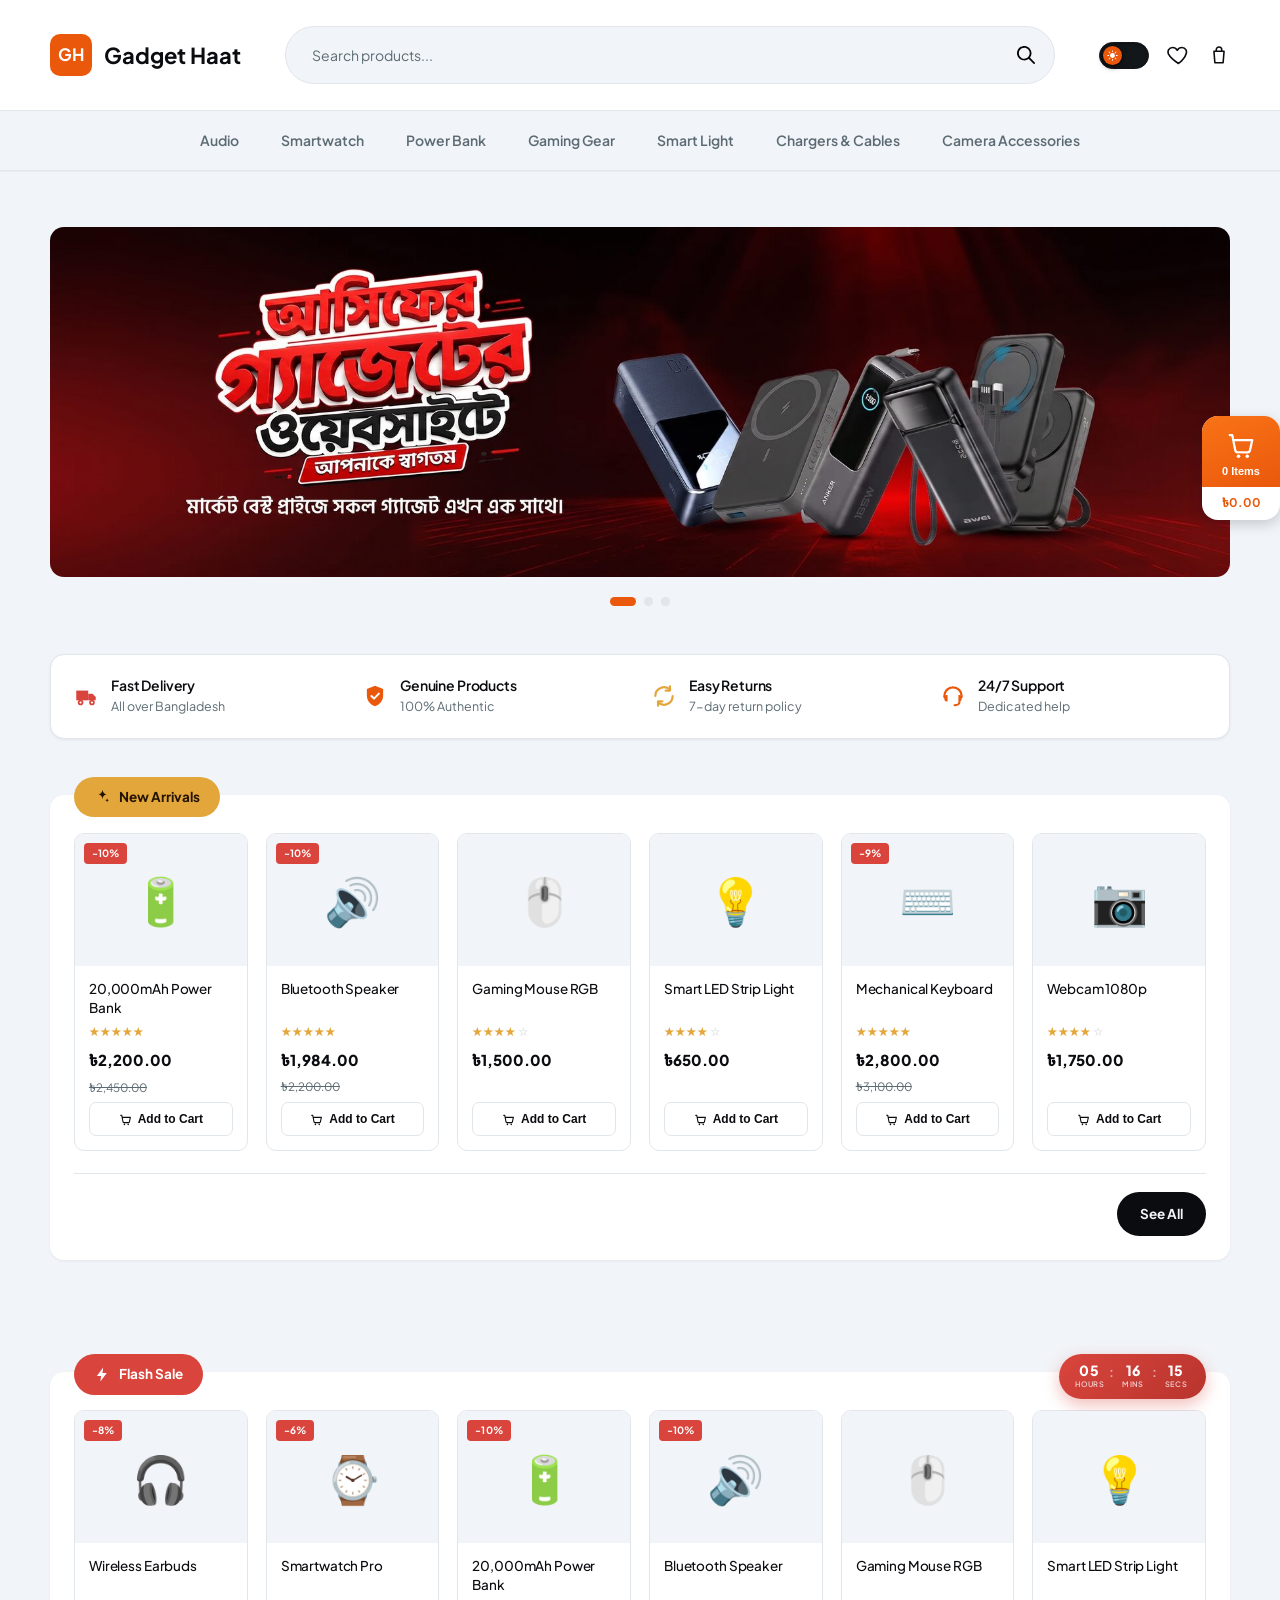
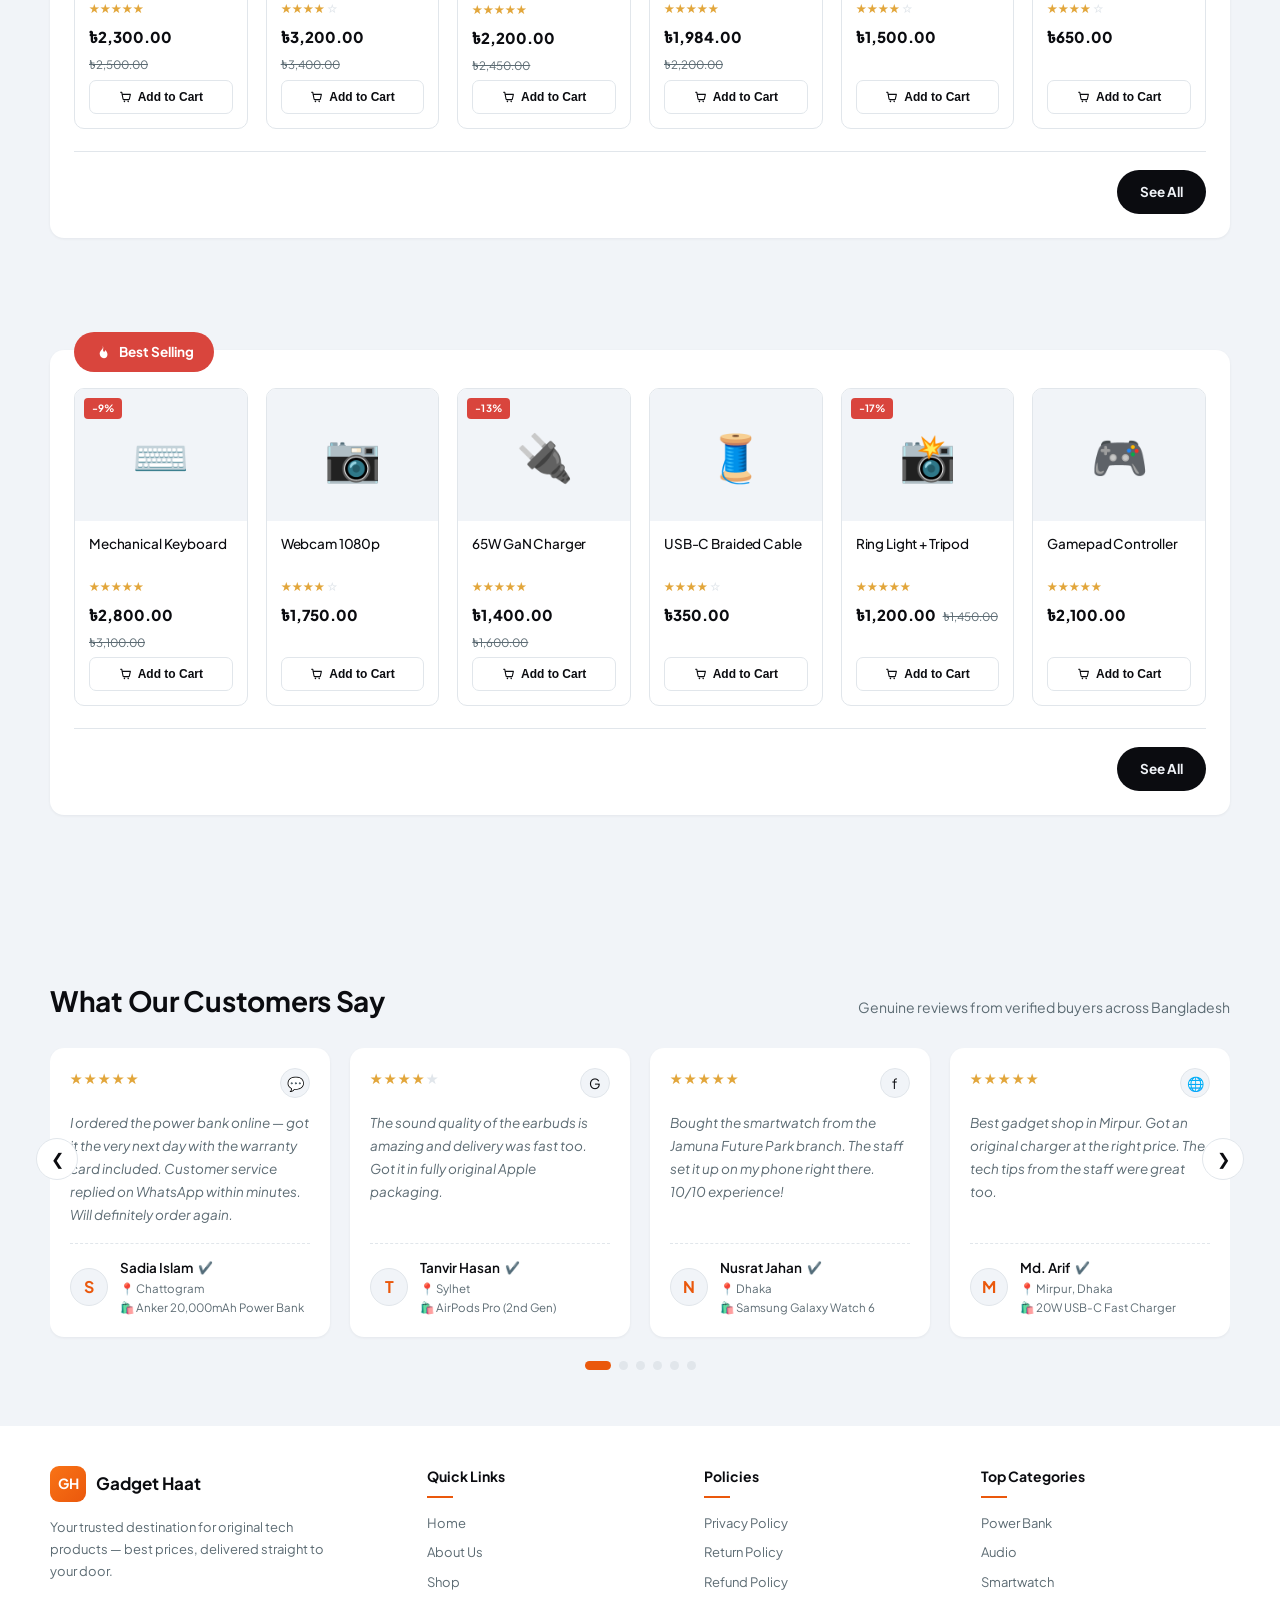
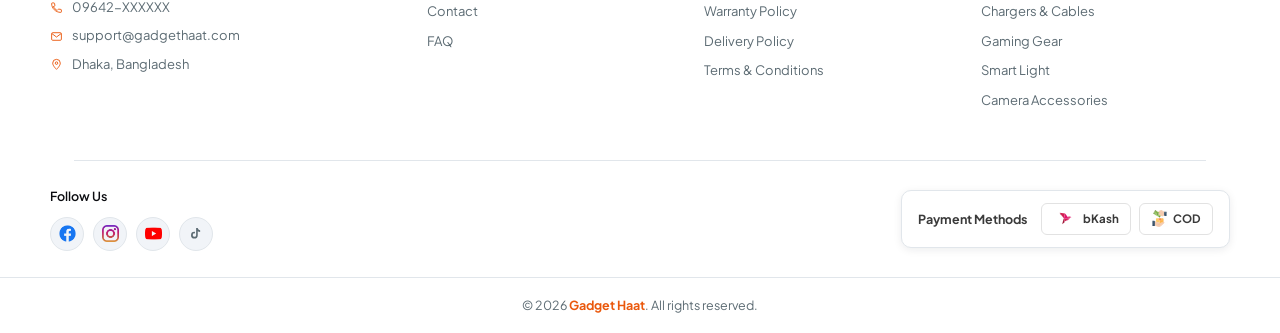
==== commit 94d87808: "Add files via upload" ====
--- a/index.html
+++ b/index.html
@@ -21,9 +21,9 @@
     </form>
     <div class="header-icons">
       <button type="button" class="theme-toggle" id="themeToggle" onclick="toggleTheme()" aria-label="Toggle dark mode"><span class="tt-knob"><span class="theme-ic"><svg viewBox="0 0 24 24" width="13" height="13" fill="currentColor"><path fill-rule="evenodd" clip-rule="evenodd" d="M12 2.25a.75.75 0 0 1 .75.75v2.25a.75.75 0 0 1-1.5 0V3a.75.75 0 0 1 .75-.75ZM7.5 12a4.5 4.5 0 1 1 9 0 4.5 4.5 0 0 1-9 0ZM18.894 6.166a.75.75 0 0 0-1.06-1.06l-1.591 1.59a.75.75 0 1 0 1.06 1.061l1.591-1.59ZM21.75 12a.75.75 0 0 1-.75.75h-2.25a.75.75 0 0 1 0-1.5H21a.75.75 0 0 1 .75.75ZM17.834 18.894a.75.75 0 0 0 1.06-1.06l-1.59-1.591a.75.75 0 1 0-1.061 1.06l1.59 1.591ZM12 18a.75.75 0 0 1 .75.75V21a.75.75 0 0 1-1.5 0v-2.25A.75.75 0 0 1 12 18ZM7.758 17.303a.75.75 0 0 0-1.061-1.06l-1.591 1.59a.75.75 0 0 0 1.06 1.061l1.592-1.59ZM6 12a.75.75 0 0 1-.75.75H3a.75.75 0 0 1 0-1.5h2.25A.75.75 0 0 1 6 12ZM6.697 7.757a.75.75 0 0 0 1.06-1.06l-1.59-1.591a.75.75 0 0 0-1.061 1.06l1.59 1.591Z"/></svg></span></span></button>
-      <a href="shop.html?wishlist=1" class="icon-link wishlist-icon-wrap" aria-label="Wishlist"><span class="ic"><img src="wishlist.svg" alt="" class="hdr-ic-img"></span><span class="cart-badge mono hide" id="wishlistCount">0</span></a>
+      <a href="shop.html?wishlist=1" class="icon-link wishlist-icon-wrap" aria-label="Wishlist"><span class="ic"><svg class="hdr-ic-svg" viewBox="0 0 24 24" fill="none"><path d="M12 20.3s-7.8-4.8-10.4-9.7C.2 7.4 2 3.6 5.8 3.6c2.1 0 3.8 1.1 4.9 2.9 1.1-1.8 2.8-2.9 4.9-2.9 3.8 0 5.6 3.8 4.2 7C18.2 15.5 12 20.3 12 20.3Z" stroke="currentColor" stroke-width="1.7" stroke-linejoin="round"/></svg></span><span class="cart-badge mono hide" id="wishlistCount">0</span></a>
       <a href="checkout.html" class="icon-link cart-icon-wrap" data-cart-toggle="1">
-        <span class="ic"><img src="shopping-bag.svg" alt="" class="hdr-ic-img"></span>
+        <span class="ic"><svg class="hdr-ic-svg cart-ic-svg" viewBox="0 0 24 24" fill="none"><path d="M6.5 8h11l-1 12.5h-9L6.5 8Z" stroke="currentColor" stroke-width="1.7" stroke-linejoin="round"/><path d="M9 8V6.3a3 3 0 0 1 6 0V8" stroke="currentColor" stroke-width="1.7" stroke-linecap="round"/></svg></span>
         <span class="cart-badge mono hide" id="cartCount">0</span>
       </a>
     </div>
@@ -66,28 +66,36 @@
 
 <section class="usp-section wrap">
   <div class="usp-item">
-    <div class="usp-ic" style="color:var(--danger);">🚚</div>
+    <div class="usp-ic" style="color:var(--danger);">
+      <svg width="26" height="26" viewBox="0 0 24 24" fill="none"><path d="M3 7h11v9H3z" fill="currentColor"/><path d="M14 10h4l3 3v3h-7z" fill="currentColor"/><circle cx="7" cy="18" r="1.8" fill="var(--card)" stroke="currentColor" stroke-width="1.6"/><circle cx="17.5" cy="18" r="1.8" fill="var(--card)" stroke="currentColor" stroke-width="1.6"/></svg>
+    </div>
     <div>
       <h3>Fast Delivery</h3>
       <p>All over Bangladesh</p>
     </div>
   </div>
   <div class="usp-item">
-    <div class="usp-ic" style="color:var(--accent);">🛡️</div>
+    <div class="usp-ic" style="color:var(--accent);">
+      <svg width="26" height="26" viewBox="0 0 24 24" fill="none"><path d="M12 2.5 4.5 5.5v6c0 5 3.2 8.4 7.5 10 4.3-1.6 7.5-5 7.5-10v-6L12 2.5Z" fill="currentColor"/><path d="m8.7 12 2.4 2.4L15.6 9.8" stroke="var(--card)" stroke-width="1.8" stroke-linecap="round" stroke-linejoin="round"/></svg>
+    </div>
     <div>
       <h3>Genuine Products</h3>
       <p>100% Authentic</p>
     </div>
   </div>
   <div class="usp-item">
-    <div class="usp-ic" style="color:var(--warm);">🔄</div>
+    <div class="usp-ic" style="color:var(--warm);">
+      <svg width="26" height="26" viewBox="0 0 24 24" fill="none"><path d="M4 12a8 8 0 0 1 13.66-5.66M20 12a8 8 0 0 1-13.66 5.66" stroke="currentColor" stroke-width="2" stroke-linecap="round"/><path d="M17.5 3v4h-4M6.5 21v-4h4" stroke="currentColor" stroke-width="2" stroke-linecap="round" stroke-linejoin="round"/></svg>
+    </div>
     <div>
       <h3>Easy Returns</h3>
       <p>7-day return policy</p>
     </div>
   </div>
   <div class="usp-item">
-    <div class="usp-ic" style="color:var(--accent);">🎧</div>
+    <div class="usp-ic" style="color:var(--accent);">
+      <svg width="26" height="26" viewBox="0 0 24 24" fill="none"><path d="M4 13v-1a8 8 0 0 1 16 0v1" stroke="currentColor" stroke-width="2" stroke-linecap="round"/><path d="M4 13a2 2 0 0 1 2-2h1v6H6a2 2 0 0 1-2-2v-2Zm16 0a2 2 0 0 0-2-2h-1v6h1a2 2 0 0 0 2-2v-2Z" fill="currentColor"/><path d="M18 17.5c0 2-2.5 3-4.5 3" stroke="currentColor" stroke-width="2" stroke-linecap="round"/></svg>
+    </div>
     <div>
       <h3>24/7 Support</h3>
       <p>Dedicated help</p>
@@ -97,35 +105,37 @@
 
 <section class="section wrap">
   <div class="offer-box">
-    <span class="offer-badge badge-new">🆕 New Arrivals</span>
+    <span class="offer-badge badge-new"><svg width="17" height="17" viewBox="0 0 24 24" fill="currentColor"><path d="M12 2.5c.6 3.6 1.9 5.9 5.5 6.5-3.6.6-4.9 2.9-5.5 6.5-.6-3.6-1.9-5.9-5.5-6.5 3.6-.6 4.9-2.9 5.5-6.5Z"/><path d="M18.5 14.5c.35 1.7.9 2.6 2.5 2.9-1.6.3-2.15 1.2-2.5 2.9-.35-1.7-.9-2.6-2.5-2.9 1.6-.3 2.15-1.2 2.5-2.9Z"/></svg> New Arrivals</span>
     <div class="offer-grid" id="newGrid"></div>
     <div class="offer-footer">
-      <a href="shop.html" class="see-all-btn">See All →</a>
+      <a href="shop.html" class="see-all-btn">See All</a>
     </div>
   </div>
 </section>
 
 <section class="section wrap" style="padding-top:0;">
   <div class="offer-box">
-    <span class="offer-badge badge-flash">⚡ Flash Sale</span>
-    <div class="offer-timer mono">
-      <div>07<span>Hours</span></div>
-      <div>42<span>Mins</span></div>
-      <div>15<span>Secs</span></div>
+    <span class="offer-badge badge-flash"><svg width="17" height="17" viewBox="0 0 24 24" fill="currentColor"><path d="M13 2 4 14h6l-1 8 9-12h-6l1-8Z"/></svg> Flash Sale</span>
+    <div class="offer-timer mono" id="flashTimer">
+      <div class="ot-cell"><span class="ot-num" data-unit="h">07</span><span class="ot-label">Hours</span></div>
+      <span class="ot-sep">:</span>
+      <div class="ot-cell"><span class="ot-num" data-unit="m">42</span><span class="ot-label">Mins</span></div>
+      <span class="ot-sep">:</span>
+      <div class="ot-cell"><span class="ot-num" data-unit="s">15</span><span class="ot-label">Secs</span></div>
     </div>
     <div class="offer-grid" id="flashGrid"></div>
     <div class="offer-footer">
-      <a href="shop.html?offer=1" class="see-all-btn">See All →</a>
+      <a href="shop.html?offer=1" class="see-all-btn">See All</a>
     </div>
   </div>
 </section>
 
 <section class="section wrap" style="padding-top:0;">
   <div class="offer-box">
-    <span class="offer-badge badge-best">🔥 Best Selling</span>
+    <span class="offer-badge badge-best"><svg width="17" height="17" viewBox="0 0 24 24" fill="currentColor"><path d="M12 2c1.2 2.6.4 4-1 5.6C9.4 9.4 8 11 8 13.5 8 17 10.4 20 14 20c3 0 5-2.3 5-5.3 0-3-1.8-5-3.4-6.4.2 2-1 3-2 2.2-.8-.7-.9-2.2-.6-3.5C13.4 5.3 13 3.6 12 2Z"/></svg> Best Selling</span>
     <div class="offer-grid" id="bestGrid"></div>
     <div class="offer-footer">
-      <a href="shop.html" class="see-all-btn">See All →</a>
+      <a href="shop.html" class="see-all-btn">See All</a>
     </div>
   </div>
 </section>
@@ -198,8 +208,8 @@
     <div class="pay-with-box">
       <span class="label">Payment Methods</span>
       <div class="pay-badges">
-        <span class="pay-badge" style="display:inline-flex; align-items:center; gap:5px;"><img src="bkash-logo.svg" alt="bKash" style="height:11px; width:auto;">bKash</span>
-        <span class="pay-badge" style="display:inline-flex; align-items:center; gap:5px;"><img src="cash-on-delivery.svg" alt="Cash on Delivery" style="height:12px; width:auto;">COD</span>
+        <span class="pay-badge" style="display:inline-flex; align-items:center; gap:5px;"><img src="bkash-logo.svg" alt="bKash" style="height:17px; width:auto;">bKash</span>
+        <span class="pay-badge" style="display:inline-flex; align-items:center; gap:5px;"><img src="cash-on-delivery.svg" alt="Cash on Delivery" style="height:17px; width:auto;">COD</span>
       </div>
     </div>
   </div>
--- a/style.css
+++ b/style.css
@@ -157,7 +157,11 @@
   background:var(--hdr-bg);
   border-bottom:1px solid var(--hdr-border);
   box-shadow:0 1px 0 rgba(16,24,40,.03);
-}
+  transition:transform .45s cubic-bezier(.22,.61,.36,1);
+  will-change:transform;
+  transform:translate3d(0,0,0);
+}
+header.header-hide{transform:translate3d(0,-100%,0);}
 .nav{display:flex; align-items:center; justify-content:space-between; padding:16px 0;}
 .logo{display:flex; align-items:center; gap:10px; font-size:20px; font-weight:700; color:var(--hdr-text);}
 .logo-mark{
@@ -175,8 +179,8 @@
 .top-header .logo{flex-shrink:0; font-size:22px; gap:12px;}
 .top-header .logo-mark{width:42px; height:42px; font-size:17px; border-radius:10px;}
 .search-form{
-  flex:1; display:flex; align-items:center; gap:0;
-  background:#FFFFFF; border:1px solid var(--hdr-border); border-radius:999px;
+  flex:1; display:flex; align-items:center; gap:0; position:relative;
+  background:var(--hdr-bg-alt); border:1px solid var(--hdr-border); border-radius:999px;
   padding:6px;
 }
 .search-form input{
@@ -204,6 +208,40 @@
 .search-form button:hover .search-ic-img,
 .search-form button:focus-visible .search-ic-img,
 .search-form button:active .search-ic-img{filter:brightness(0) saturate(100%) invert(1);}
+[data-theme="dark"] .search-ic-img{filter:brightness(0) saturate(100%) invert(1);}
+
+/* live "type-ahead" product suggestions under the search bar */
+.search-suggest{
+  position:absolute; top:calc(100% + 10px); left:0; right:0; z-index:70;
+  background:var(--card); border:1px solid var(--border); border-radius:16px;
+  box-shadow:0 16px 34px rgba(16,24,40,.16); padding:8px;
+  max-height:420px; overflow-y:auto;
+  opacity:0; visibility:hidden; transform:translateY(-6px);
+  transition:opacity .18s ease, transform .18s ease, visibility .18s;
+}
+[data-theme="dark"] .search-suggest{box-shadow:0 16px 34px rgba(0,0,0,.5);}
+.search-suggest.show{opacity:1; visibility:visible; transform:translateY(0);}
+.ss-item{
+  display:flex; align-items:center; gap:12px; padding:9px 10px; border-radius:10px;
+  color:var(--text); transition:background .15s ease;
+}
+.ss-item:hover, .ss-item.active{background:var(--bg-alt);}
+.ss-emoji{
+  width:36px; height:36px; flex-shrink:0; border-radius:9px; font-size:19px;
+  background:var(--bg-alt); display:flex; align-items:center; justify-content:center;
+}
+.ss-info{display:flex; flex-direction:column; gap:2px; min-width:0;}
+.ss-name{font-size:13.5px; font-weight:600; white-space:nowrap; overflow:hidden; text-overflow:ellipsis;}
+.ss-price{font-size:12.5px; font-weight:700; color:var(--accent);}
+.ss-empty{padding:18px 10px; text-align:center; font-size:13px; color:var(--text-dim);}
+.ss-viewall{
+  display:block; text-align:center; padding:11px; margin-top:4px; border-top:1px solid var(--border);
+  font-size:13px; font-weight:700; color:var(--accent); border-radius:0 0 10px 10px;
+}
+.ss-viewall:hover{background:var(--bg-alt);}
+@media (max-width:640px){
+  .search-suggest{left:-6px; right:-6px;}
+}
 [data-theme="dark"] .search-form button:hover .search-ic-img,
 [data-theme="dark"] .search-form button:focus-visible .search-ic-img,
 [data-theme="dark"] .search-form button:active .search-ic-img{filter:brightness(0) saturate(100%);}
@@ -216,10 +254,9 @@
 }
 .icon-link .ic{display:flex; align-items:center; line-height:1;}
 .icon-link:hover{color:var(--hdr-accent);}
-.hdr-ic-img{width:26px; height:26px; display:block; object-fit:contain; opacity:1; filter:brightness(0) saturate(100%); transition:transform .15s ease;}
-.icon-link:hover .hdr-ic-img{transform:translateY(-1px);}
-.cart-icon-wrap .hdr-ic-img{width:27px; height:27px;}
-[data-theme="dark"] .hdr-ic-img{filter:brightness(0) saturate(100%) invert(1);}
+.hdr-ic-svg{width:23px; height:23px; display:block; transition:transform .15s ease;}
+.icon-link:hover .hdr-ic-svg{transform:translateY(-1px);}
+.cart-ic-svg{width:22px; height:22px;}
 .cart-icon-wrap{position:relative;}
 .wishlist-icon-wrap{position:relative;}
 .cart-badge{
@@ -403,7 +440,7 @@
 }
 .usp-item{display:flex; align-items:center; gap:12px; flex:1 1 150px; min-width:150px;}
 .usp-ic{
-  font-size:24px; flex-shrink:0; width:auto; height:auto; background:none; border:none;
+  flex-shrink:0; width:auto; height:auto; background:none; border:none;
   display:flex; align-items:center; justify-content:center;
 }
 .usp-item h3{font-size:14px; font-weight:600; margin-bottom:2px;}
@@ -491,11 +528,12 @@
 }
 .card:hover .card-actions, .offer-card:hover .card-actions{opacity:1; transform:translateX(0);}
 .card-act-btn{
-  width:32px; height:32px; border-radius:50%; background:#fff; border:1px solid var(--border);
+  width:32px; height:32px; border-radius:50%; background:var(--card); border:1px solid var(--border);
   display:flex; align-items:center; justify-content:center; color:var(--text); cursor:pointer;
   box-shadow:0 3px 8px rgba(16,24,40,.14);
   transition:background .15s ease, color .15s ease, border-color .15s ease;
 }
+[data-theme="dark"] .card-act-btn{box-shadow:0 3px 10px rgba(0,0,0,.45);}
 .card-act-btn:hover{background:var(--accent); border-color:var(--accent); color:var(--on-accent);}
 .wishlist-btn.active{background:var(--accent); border-color:var(--accent); color:var(--on-accent);}
 .wishlist-btn.active svg path{fill:currentColor;}
@@ -520,6 +558,34 @@
 }
 .add-btn:hover{background:var(--accent-hover); border-color:var(--accent-hover); color:var(--on-accent);}
 .add-btn:active{transform:scale(.96);}
+.add-btn.added{
+  background:#1EA672; border-color:#1EA672; color:#fff;
+  animation:ghAddPop .38s cubic-bezier(.34,1.56,.64,1);
+}
+@keyframes ghAddPop{
+  0%{transform:scale(1);}
+  35%{transform:scale(1.06);}
+  100%{transform:scale(1);}
+}
+
+/* bump feedback on the header cart icon + floating cart pill whenever an item is added */
+@keyframes ghCartBump{
+  0%{transform:scale(1) rotate(0);}
+  25%{transform:scale(1.22) rotate(-8deg);}
+  50%{transform:scale(.94) rotate(6deg);}
+  75%{transform:scale(1.08) rotate(-2deg);}
+  100%{transform:scale(1) rotate(0);}
+}
+.cart-icon-wrap.cart-bump .ic, .cart-float.cart-bump .cf-top svg{
+  animation:ghCartBump .5s cubic-bezier(.34,1.56,.64,1);
+  transform-origin:center;
+}
+@keyframes ghBadgePop{
+  0%{transform:scale(1);}
+  40%{transform:scale(1.45);}
+  100%{transform:scale(1);}
+}
+.cart-badge.cart-bump{animation:ghBadgePop .5s cubic-bezier(.34,1.56,.64,1);}
 
 /* offer-style product box (badge overlaps border, grid, see-all footer) */
 .offer-box{
@@ -531,18 +597,26 @@
   position:absolute; top:-18px; left:24px;
   color:#fff; font-weight:700; font-size:13.5px;
   padding:10px 20px; border-radius:999px;
-}
+  display:inline-flex; align-items:center; gap:8px;
+}
+.offer-badge svg{flex-shrink:0;}
 .offer-badge.badge-flash{background:var(--danger);}
 .offer-badge.badge-best{background:var(--danger);}
 .offer-badge.badge-new{background:var(--warm); color:#241300;}
 .offer-timer{
-  position:absolute; top:-18px; right:24px; display:flex; gap:6px; font-family:'Plus Jakarta Sans','Noto Sans Bengali';
-}
-.offer-timer div{
-  background:var(--bg); border:1px solid var(--danger); color:var(--danger);
-  border-radius:8px; padding:6px 10px; font-size:13px; font-weight:700; text-align:center; min-width:44px;
-}
-.offer-timer span{display:block; font-size:8px; color:var(--text-dim); font-weight:400;}
+  position:absolute; top:-18px; right:24px; display:flex; align-items:center; gap:5px;
+  font-family:'Plus Jakarta Sans','Noto Sans Bengali';
+  background:linear-gradient(135deg, var(--danger), #B8342D);
+  border-radius:999px; padding:8px 16px;
+  box-shadow:0 6px 16px rgba(217,69,61,.35);
+}
+.ot-cell{display:flex; flex-direction:column; align-items:center; min-width:28px;}
+.ot-num{font-size:14px; font-weight:800; color:#fff; line-height:1.15; letter-spacing:.02em; display:inline-block; transition:transform .15s ease;}
+.ot-num.tick{animation:otPulse .35s ease;}
+@keyframes otPulse{0%{transform:scale(1);}45%{transform:scale(1.18);}100%{transform:scale(1);}}
+.ot-label{font-size:7.5px; font-weight:600; color:rgba(255,255,255,.75); text-transform:uppercase; letter-spacing:.04em; margin-top:1px;}
+.ot-sep{color:rgba(255,255,255,.55); font-weight:700; font-size:13px; margin-top:-7px;}
+[data-theme="dark"] .offer-timer{box-shadow:0 6px 18px rgba(0,0,0,.45);}
 .offer-grid{display:grid; grid-template-columns:repeat(6, 1fr); gap:18px;}
 .offer-card{
   background:var(--card); border:1px solid var(--border); border-radius:10px;
@@ -591,9 +665,12 @@
 .offer-footer{display:flex; justify-content:flex-end; margin-top:22px; padding-top:18px; border-top:1px solid var(--border);}
 .see-all-btn{
   display:inline-flex; align-items:center; gap:8px; background:var(--text); color:var(--bg);
-  padding:11px 22px; border-radius:999px; font-weight:700; font-size:13.5px; transition:background .15s;
+  padding:11px 22px; border-radius:999px; font-weight:700; font-size:13.5px;
+  border:1px solid transparent; transition:background .15s, color .15s, border-color .15s;
 }
 .see-all-btn:hover{background:var(--accent); color:var(--on-accent);}
+[data-theme="dark"] .see-all-btn{background:var(--card); color:var(--text); border-color:var(--border);}
+[data-theme="dark"] .see-all-btn:hover{background:var(--accent); color:var(--on-accent); border-color:var(--accent);}
 
 @media (max-width:1024px){
   .offer-grid{grid-template-columns:repeat(4, 1fr);}
@@ -695,15 +772,22 @@
   background:var(--card); border:none; border-radius:var(--radius);
   padding:20px; position:sticky; top:20px; box-shadow:0 1px 3px rgba(16,24,40,.06);
 }
-.sidebar-head{display:flex; align-items:center; gap:9px; font-weight:700; font-size:15px; margin-bottom:16px;}
-.sidebar-head .ic{color:var(--danger); font-size:13px;}
+.sidebar-head{
+  display:flex; align-items:center; gap:9px; font-weight:700; font-size:15px; margin-bottom:16px;
+  width:100%; background:none; border:none; padding:0; color:var(--text); font-family:inherit; cursor:pointer;
+  text-align:left;
+}
+.sidebar-head .ic{color:var(--danger); display:flex; flex-shrink:0;}
+.sidebar-head .sh-chev{margin-left:auto; color:var(--text-dim); flex-shrink:0; transition:transform .25s ease;}
+.shop-sidebar.collapsed .sh-chev{transform:rotate(-90deg);}
+.shop-sidebar.collapsed .filter-group{display:none;}
 .filter-group{border-top:1px solid var(--border); padding-top:14px;}
 .filter-group-head{
   display:flex; justify-content:space-between; align-items:center; cursor:pointer;
   font-size:12.5px; font-weight:700; text-transform:uppercase; letter-spacing:.05em; color:var(--text-dim);
   margin-bottom:12px;
 }
-.filter-group-head .chev{transition:transform .2s; color:var(--text-dim);}
+.filter-group-head .chev{transition:transform .2s; color:var(--text-dim); flex-shrink:0;}
 .filter-group.collapsed .chev{transform:rotate(-90deg);}
 .filter-group.collapsed .brand-list{display:none;}
 .brand-list{display:flex; flex-direction:column; gap:2px; max-height:320px; overflow-y:auto;}
@@ -888,7 +972,13 @@
   position:relative;
 }
 .payment-card input{position:absolute; opacity:0;}
-.payment-card .pm-ic{font-size:20px; flex-shrink:0;}
+.payment-card .pm-ic{
+  width:34px; height:34px; flex-shrink:0; border-radius:8px;
+  background:#fff; display:flex; align-items:center; justify-content:center;
+  box-shadow:0 1px 3px rgba(16,24,40,.12);
+}
+[data-theme="dark"] .payment-card .pm-ic{box-shadow:0 2px 8px rgba(0,0,0,.4);}
+.payment-card .pm-ic img{display:block;}
 .payment-card .pm-label{flex:1; font-size:15px; font-weight:500;}
 .payment-card .pm-check{
   width:20px; height:20px; border-radius:50%; border:2px solid var(--border); flex-shrink:0;
@@ -942,13 +1032,13 @@
 .os-note{font-size:13px; color:var(--text-dim); margin-bottom:18px; line-height:1.6;}
 
 .terms-row{display:flex; align-items:flex-start; gap:10px; font-size:13px; color:var(--text-dim); margin-bottom:16px; line-height:1.6;}
-.terms-box{margin-top:1px; flex-shrink:0;}
+.terms-box{width:20px; height:20px; margin-top:1px;}
 .terms-box .cb-mark{
   width:20px; height:20px; border-radius:50%; border:2px solid var(--border);
   background:var(--card);
 }
 .terms-box:hover .cb-mark{border-color:var(--accent);}
-.terms-box input:checked ~ .cb-mark{color:var(--on-accent);}
+.terms-box input:checked ~ .cb-mark{background:var(--accent); border-color:var(--accent);}
 .terms-row a{color:var(--accent);}
 
 @media (max-width:900px){
@@ -1006,10 +1096,19 @@
 }
 .social-icons a:hover{background:var(--ftr-accent); border-color:var(--ftr-accent); color:var(--ftr-on-accent); transform:translateY(-2px);}
 .social-icons a img{width:17px; height:17px; object-fit:contain; display:block;}
-.pay-with-box{background:#fff; border:1px solid var(--ftr-border); border-radius:10px; padding:12px 16px; display:flex; align-items:center; gap:14px;}
+.pay-with-box{
+  background:#fff; border:1px solid var(--ftr-border); border-radius:10px; padding:12px 16px;
+  display:flex; align-items:center; gap:14px; box-shadow:0 2px 8px rgba(16,24,40,.08);
+}
+[data-theme="dark"] .pay-with-box{box-shadow:0 6px 20px rgba(0,0,0,.5); border-color:rgba(255,255,255,.1);}
 .pay-with-box .label{color:#3a3a3a; font-size:12.5px; font-weight:700; white-space:nowrap;}
-.pay-badges{display:flex; flex-wrap:wrap; gap:6px; max-width:380px;}
-.pay-badge{border:1px solid #e6e6e6; border-radius:6px; padding:5px 9px; font-size:10.5px; font-weight:700; color:#444; background:#fafafa;}
+.pay-badges{display:flex; flex-wrap:wrap; gap:8px; max-width:380px;}
+.pay-badge{
+  border:1px solid #e2e2e2; border-radius:6px; padding:6px 11px; font-size:11.5px; font-weight:700;
+  color:#3a3a3a; background:#ffffff;
+}
+.pay-badge img{display:block; flex-shrink:0;}
+.pay-badge img[src="cash-on-delivery.svg"]{mix-blend-mode:multiply;}
 
 .footer-copyright{border-top:1px solid var(--ftr-border); padding:18px 0; text-align:center; font-size:12.5px; color:var(--ftr-text-dim);}
 .footer-copyright b{color:var(--ftr-accent);}
